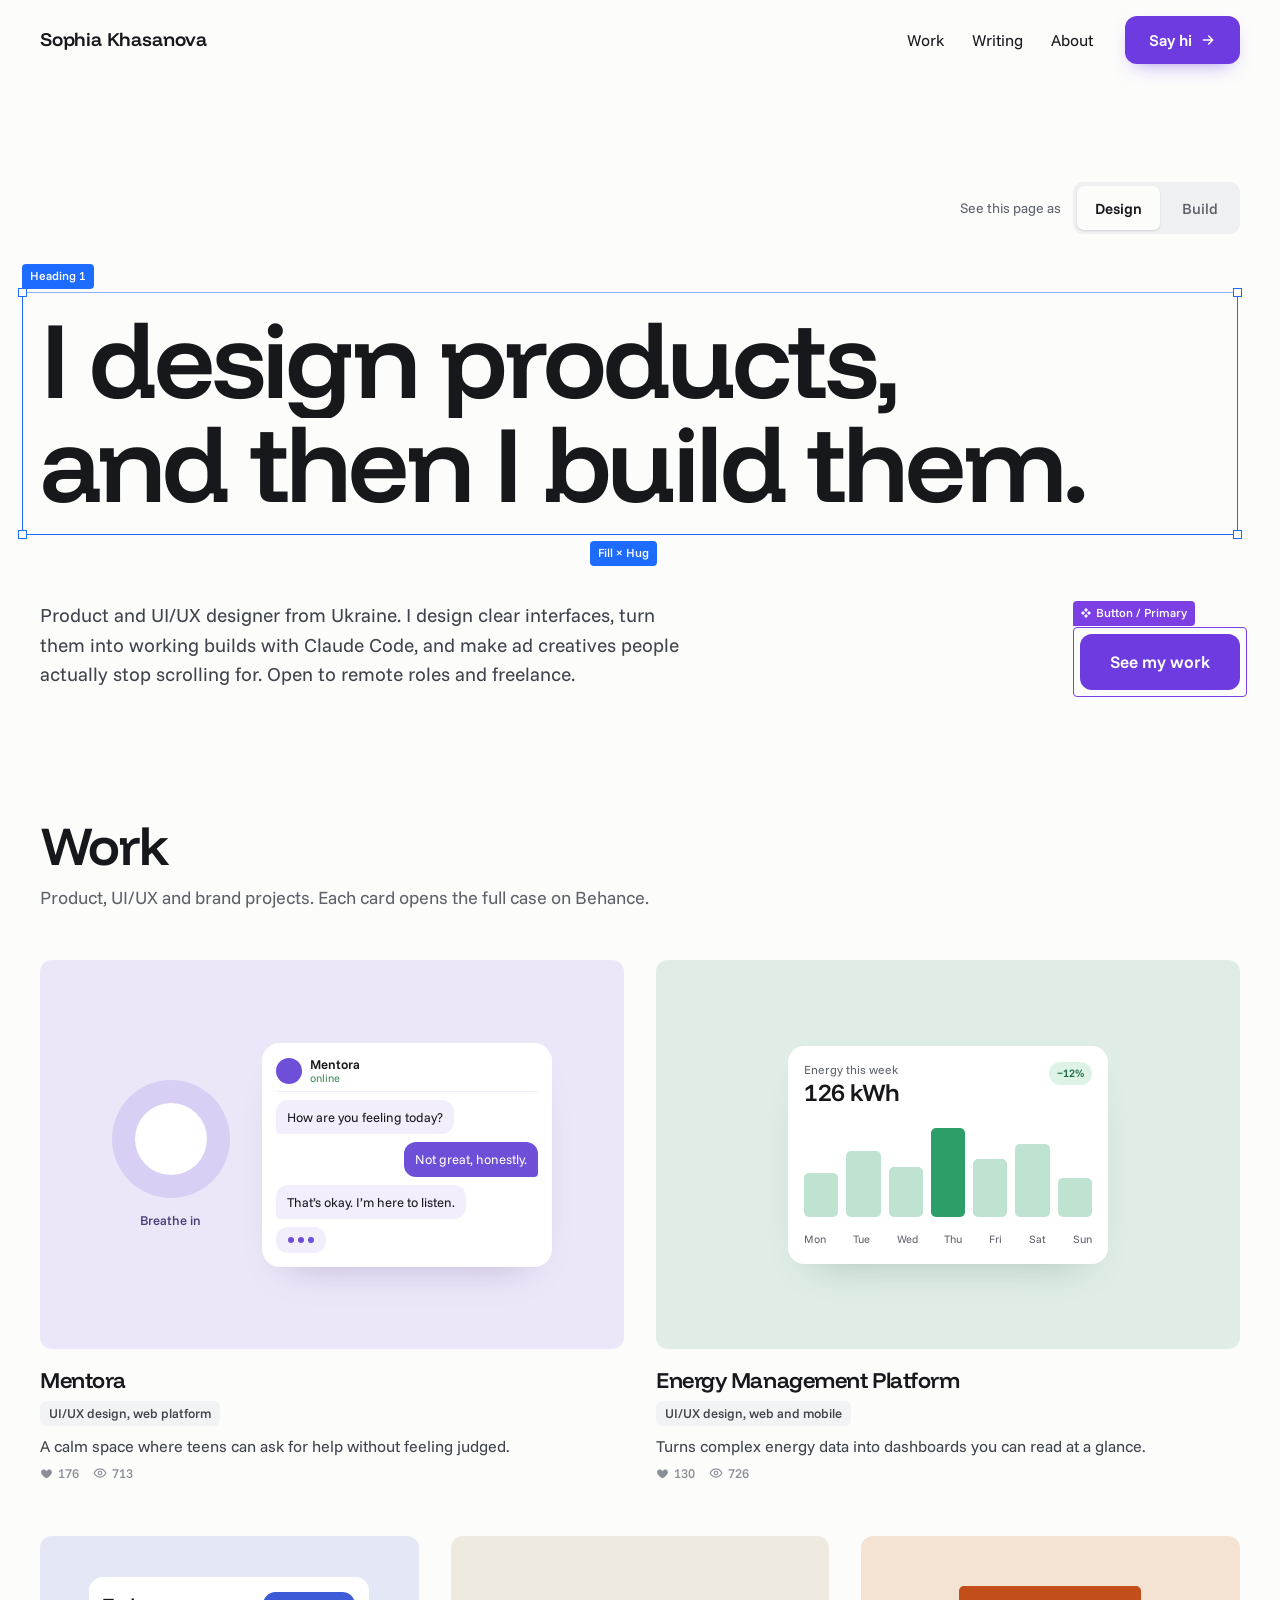
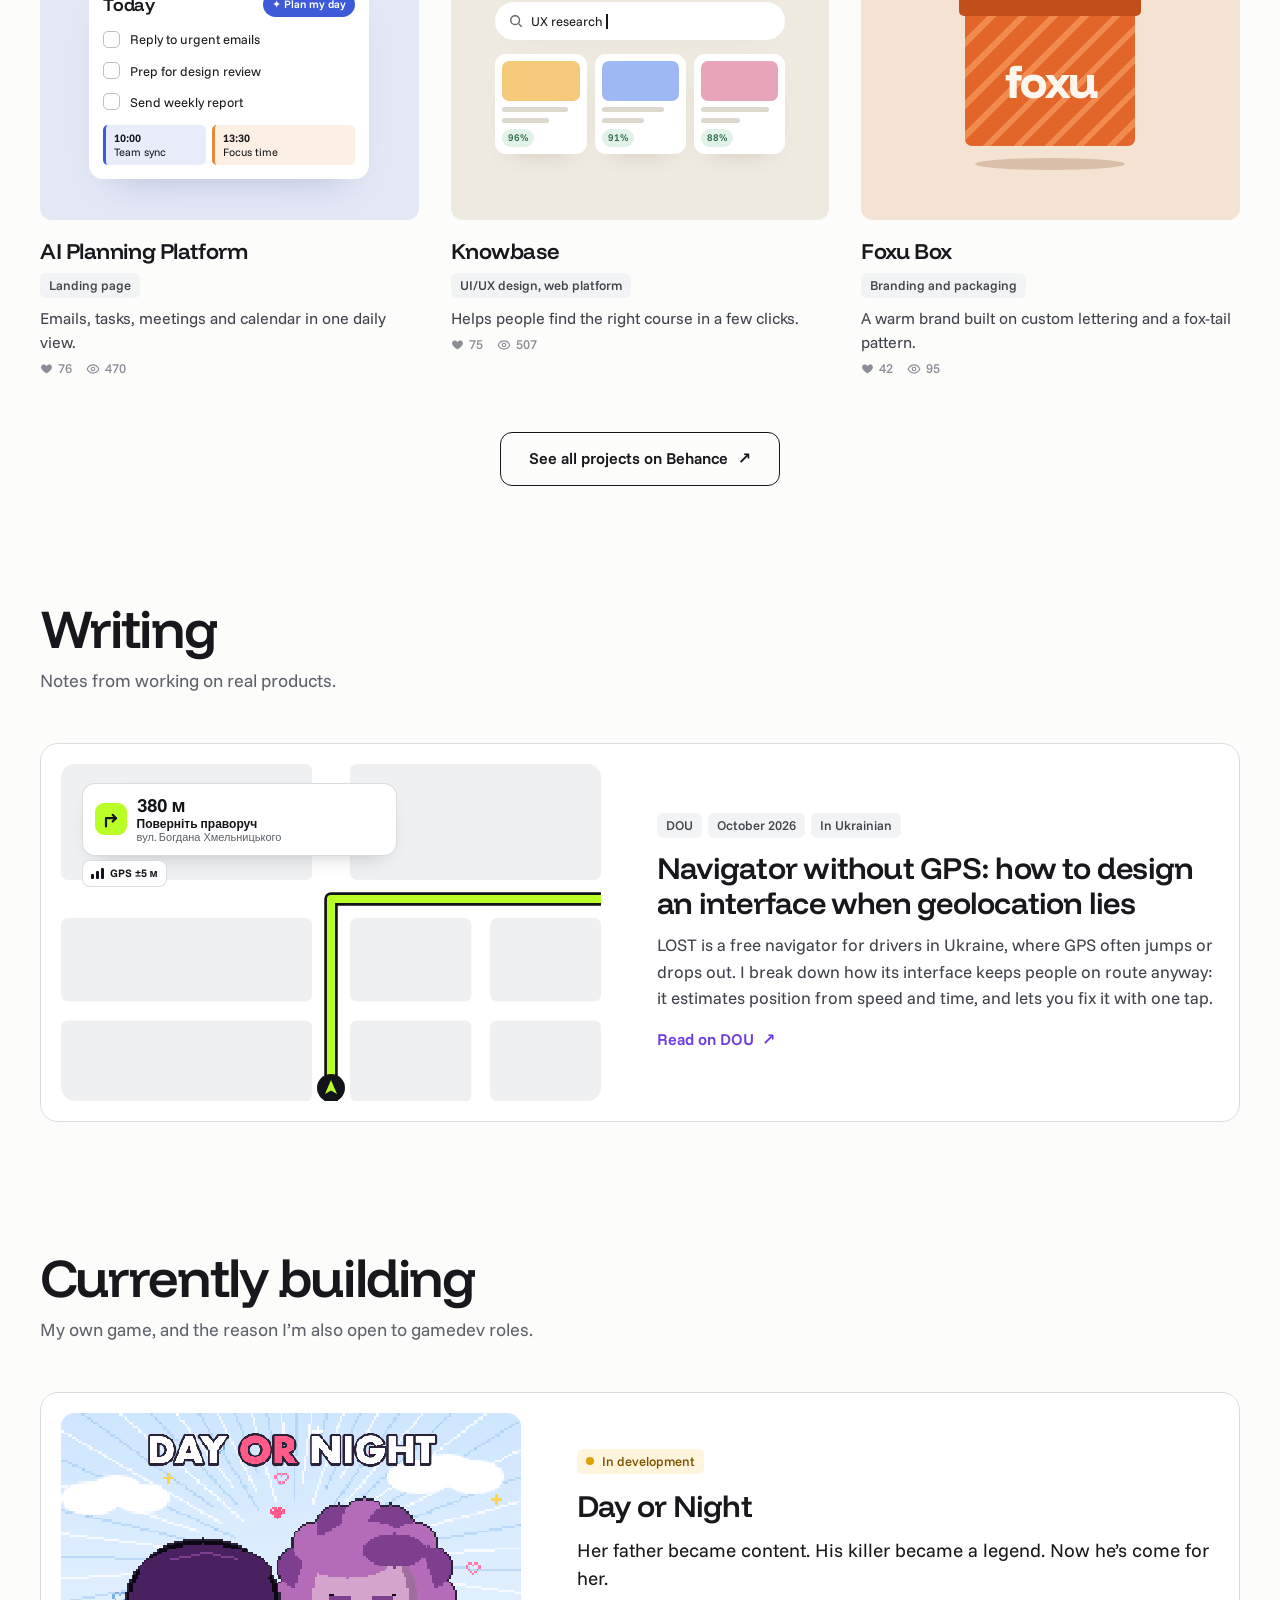
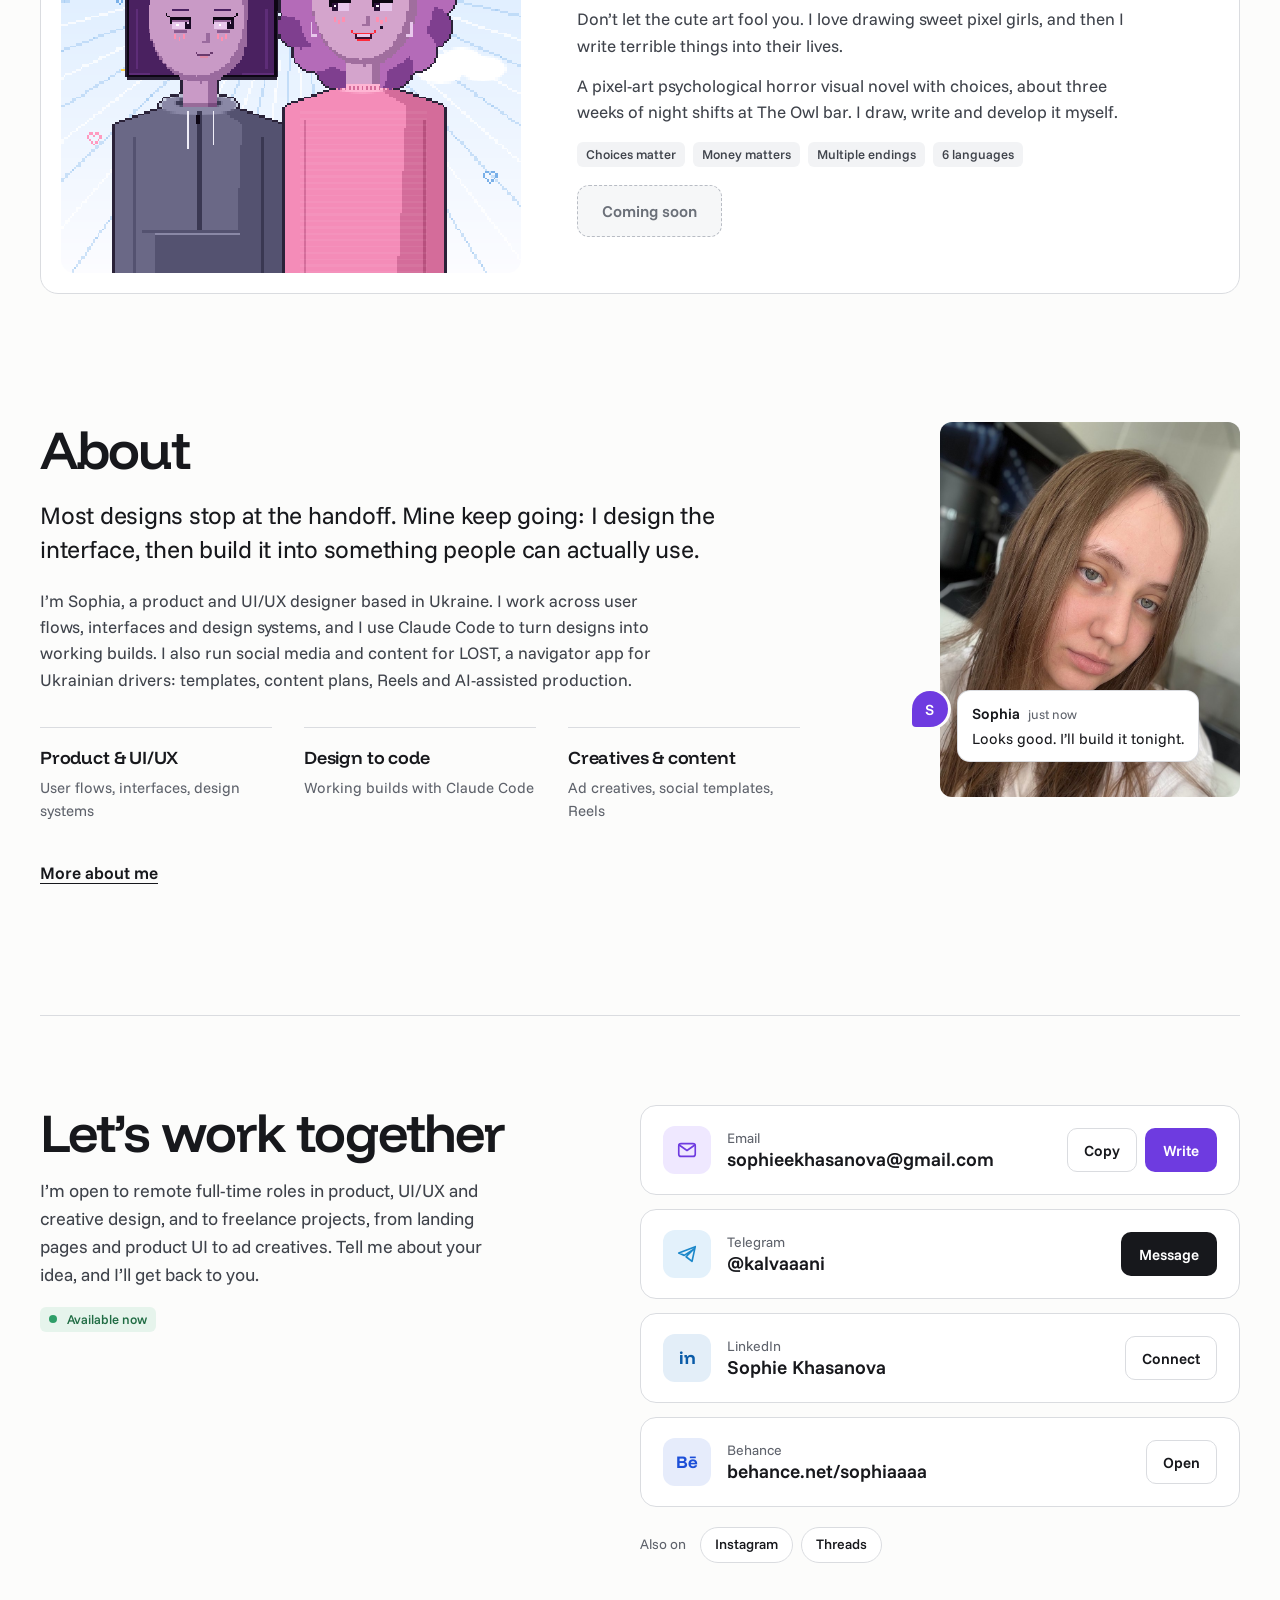
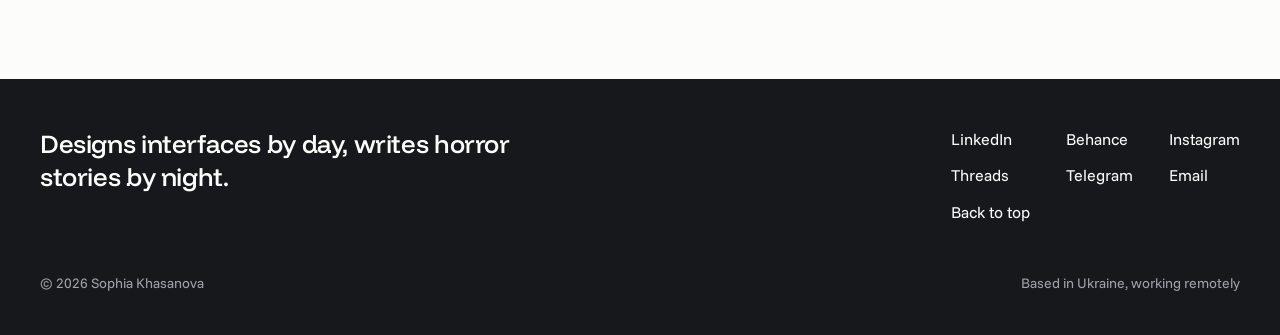
==== index.html @ 86a5037a "Portfolio site: landing and About page Co-Authored-By: Claude Opus 5.5 <noreply@anthropic.com> Claud" ====
<!doctype html>
<html lang="en">
<head>
<meta charset="utf-8">
<meta name="viewport" content="width=device-width, initial-scale=1">
<title>Sophia Khasanova, product and UI/UX designer</title>
<meta name="description" content="Sophia Khasanova, product and UI/UX designer from Ukraine. Interfaces, design to code with Claude Code, and ad creatives. Open to remote roles and freelance.">
<link rel="canonical" href="https://sophiekhasanova.github.io/">
<meta property="og:type" content="website">
<meta property="og:title" content="Sophia Khasanova, product and UI/UX designer">
<meta property="og:description" content="Sophia Khasanova, product and UI/UX designer from Ukraine. Interfaces, design to code with Claude Code, and ad creatives. Open to remote roles and freelance.">
<meta property="og:url" content="https://sophiekhasanova.github.io/">
<meta property="og:image" content="https://sophiekhasanova.github.io/assets/og.png">
<meta name="twitter:card" content="summary_large_image">
<meta name="theme-color" content="#FCFCFB">
<link rel="icon" href="assets/favicon.svg" type="image/svg+xml">

<link rel="preconnect" href="https://fonts.googleapis.com">
<link href="https://fonts.googleapis.com/css2?family=Funnel+Display:wght@400;500;600;700;800&amp;family=Funnel+Sans:wght@400;500;600&amp;display=swap" rel="stylesheet">
<style>
body{margin:0;background:#FCFCFB}
*{box-sizing:border-box}
a{color:#17181C}a:hover{color:#6E3BE0}
a:focus-visible,button:focus-visible,[tabindex]:focus-visible{outline:2px solid #1E6BFF;outline-offset:4px}
::selection{background:#E7DDFF}

/* hero load */
.mask{display:block;overflow:hidden;padding-bottom:.08em;margin-bottom:-.08em}
.line{display:block;transform:translateY(105%);animation:lineUp 1s cubic-bezier(.2,.8,.2,1) forwards}
.l2{animation-delay:.12s}
@keyframes lineUp{to{transform:none}}
.fade{opacity:0;animation:fadeUp .8s cubic-bezier(.2,.8,.2,1) forwards}
.f1{animation-delay:.45s}.f2{animation-delay:.6s}.f3{animation-delay:.75s}
@keyframes fadeUp{from{opacity:0;transform:translateY(14px)}to{opacity:1;transform:none}}
.draw{animation:draw .9s cubic-bezier(.65,0,.35,1) .7s both}
@keyframes draw{from{clip-path:inset(0 100% 100% 0)}to{clip-path:inset(0 0 0 0)}}
.pop{animation:pop .45s cubic-bezier(.2,1.4,.4,1) both}
.p1{animation-delay:1.4s}.p2{animation-delay:1.55s}.p3{animation-delay:1.1s}
@keyframes pop{from{opacity:0;transform:scale(.6)}to{opacity:1;transform:none}}

/* design / build */
.ov{opacity:0;transition:opacity .45s ease;pointer-events:none}
.is-design .ov{opacity:1}
.cta{transition:background .3s,transform .3s cubic-bezier(.2,.8,.2,1)}
.cta:hover{background:#5A2BC4 !important;color:#fff !important;transform:translateY(-2px) !important}
.seg{transition:background .25s,color .25s}

/* scroll reveal */
html{scroll-behavior:smooth}
@supports (animation-timeline: view()){
.rv,.rv2{animation:rv linear both;animation-timeline:view();animation-range:entry 0% cover 28%}
@keyframes rv{from{opacity:0;transform:translateY(56px) scale(.985);filter:blur(6px)}to{opacity:1;transform:none;filter:none}}
.wgrid > .case:nth-child(2),.rv2:nth-child(2){animation-range:entry 8% cover 32%}
.wgrid > .case:nth-child(4),.rv2:nth-child(3){animation-range:entry 8% cover 32%}
.wgrid > .case:nth-child(5),.rv2:nth-child(4){animation-range:entry 16% cover 36%}
.par{animation:par linear both;animation-timeline:view();animation-range:cover}
@keyframes par{from{transform:translateY(-8%)}to{transform:translateY(0)}}
.pin{animation:pin linear both;animation-timeline:view();animation-range:entry 40% cover 45%}
@keyframes pin{from{opacity:0;transform:translateY(16px) scale(.7) rotate(-4deg)}to{opacity:1;transform:none}}
}
@supports (animation-timeline: scroll()){
.hdr{animation:hdr linear both;animation-timeline:scroll();animation-range:0 140px}
@keyframes hdr{to{box-shadow:0 1px 0 #DADCE0}}
}
.case .mk{will-change:transform}
.case:hover .mk{transform:translateY(-4px) scale(1.012)}
.case > div:first-child{transition:filter .5s}
.case:hover > div:first-child{filter:drop-shadow(0 22px 30px #17181C1f)}
.crow{transition:border-color .25s,box-shadow .25s,transform .35s cubic-bezier(.2,.8,.2,1)}
.crow:hover{transform:translateY(-2px)}
.soc{transition:background .2s,color .2s,transform .25s cubic-bezier(.2,.8,.2,1)}
.soc:hover{transform:translateY(-2px) !important}

/* cases */
.case{display:block;text-decoration:none;color:#17181C}
.case:hover{color:#17181C}
.case .mk{transition:transform .7s cubic-bezier(.2,.8,.2,1)}
.case .wsel{opacity:0;transition:opacity .25s}
.case:hover .wsel,.case:focus-visible .wsel{opacity:1}
.case .go{transition:transform .35s cubic-bezier(.2,.8,.2,1)}
.case:hover .go{transform:translateX(4px)}
.mk *{animation-play-state:paused}
.case:hover .mk *,.case:focus-visible .mk *{animation-play-state:running}
@media (hover:none){.mk *{animation-play-state:running}}

@keyframes breathe{0%,100%{transform:scale(1)}50%{transform:scale(1.22)}}
@keyframes dot{0%,60%,100%{transform:none;opacity:.45}30%{transform:translateY(-5px);opacity:1}}
@keyframes bar{0%,100%{transform:scaleY(1)}50%{transform:scaleY(.5)}}
@keyframes check{0%,12%{background:#fff;border-color:#B9BED0}22%,82%{background:#3D5BD9;border-color:#3D5BD9}92%,100%{background:#fff;border-color:#B9BED0}}
@keyframes tick{0%,12%{opacity:0}22%,82%{opacity:1}92%,100%{opacity:0}}
@keyframes strike{0%,12%{background-size:0 2px}22%,82%{background-size:100% 2px}92%,100%{background-size:0 2px}}
@keyframes caret{0%,49%{opacity:1}50%,100%{opacity:0}}
@keyframes float{0%,100%{transform:none}50%{transform:translateY(-10px)}}
@keyframes lid{0%,100%{transform:none}35%,70%{transform:translateY(-16px) rotate(-14deg)}}
@keyframes hop{0%,100%{transform:none}35%,70%{transform:translateY(-6px)}}
@keyframes reel{from{transform:translateY(0)}to{transform:translateY(-400%)}}
@keyframes glow{0%,100%{box-shadow:0 0 0 0 #FFD23F00}50%{box-shadow:0 0 0 8px #FFD23F33}}

.email .esel{opacity:0;transition:opacity .2s}
.email:hover .esel,.email:focus-visible .esel{opacity:1}
.wgrid{display:grid;grid-template-columns:repeat(6,minmax(0,1fr));gap:56px 32px}
.w3{grid-column:span 3}.w2{grid-column:span 2}
@media (max-width:1000px){.w2{grid-column:span 3}.w2:last-child{grid-column:span 6}}
@media (max-width:640px){.w3,.w2,.w2:last-child{grid-column:span 6}}
.allbtn{transition:background .3s,color .3s}
.allbtn:hover{background:#17181C !important;color:#fff !important}
.article{transition:border-color .3s}
.article:hover{border-color:#B8BCC4}
@keyframes lostDrive{0%{left:50%;top:96%;transform:translate(-50%,-50%) rotate(0deg)}50%{left:50%;top:40%;transform:translate(-50%,-50%) rotate(0deg)}58%{left:50%;top:40%;transform:translate(-50%,-50%) rotate(90deg)}100%{left:96%;top:40%;transform:translate(-50%,-50%) rotate(90deg)}}
@keyframes gpsA{0%,35%{opacity:1}42%,88%{opacity:0}95%,100%{opacity:1}}
@keyframes gpsB{0%,35%{opacity:0}42%,88%{opacity:1}95%,100%{opacity:0}}
@keyframes drive{0%{offset-distance:0%}85%,100%{offset-distance:100%}}
.crow:hover{border-color:#B8BCC4;box-shadow:0 12px 28px -18px #17181C40}
.cbtn{transition:background .2s,border-color .2s}
.cbtn:hover{background:#F2F3F5 !important;border-color:#B8BCC4 !important;color:#17181C !important}
.cbtn-main{transition:background .2s,transform .2s}
.cbtn-main:hover{color:#fff !important;transform:translateY(-1px) !important}
@keyframes rain{to{transform:translateY(200px)}}
@keyframes neon{0%,100%{opacity:1}88%{opacity:.35}90%{opacity:1}94%{opacity:.5}96%{opacity:1}}
.hsoc{display:flex}
.soc:hover{background:#EEF0F2 !important;color:#6E3BE0 !important}
@media (max-width:760px){.hsoc{display:none}}
.mk .hide-sm{display:flex}
@media (max-width:640px){.mk .hide-sm{display:none}}


/* mobile */
@media (max-width:640px){
.hdr{padding:12px 20px !important;gap:10px 16px !important}
.hdr nav{order:3;width:100%;gap:22px !important;font-size:15px !important}
.hcta{height:42px !important;padding:0 18px !important;font-size:15px !important}
main > section, body section, footer > div{padding-left:20px !important;padding-right:20px !important}
.vhint{display:none}
.crow > span[aria-hidden]{display:none !important}
.crow{padding:18px !important}
.gimg{min-height:0 !important;height:auto !important;aspect-ratio:4/3}
.st{display:grid !important;grid-template-columns:40px 1fr;column-gap:16px;row-gap:4px}
.st .stn{grid-row:span 2;margin:0 !important}
.fact{transform:none !important}
.ctab a{flex:1 1 100%;justify-content:center}
footer nav{grid-template-columns:repeat(2,auto) !important}
.sk{padding:22px !important}
}
@media (prefers-reduced-motion: reduce){
.line,.fade,.draw,.pop{animation:none;transform:none;opacity:1;clip-path:none}
.rv,.rv2,.par,.pin,.hdr{animation:none}
html{scroll-behavior:auto}
.case:hover .mk,.crow:hover,.soc:hover{transform:none !important}
.mk *{animation:none !important}
.ov,.cta,.seg,.case .mk,.case .wsel,.case .go{transition:none}
}

.hcta{transition:background .3s,transform .3s cubic-bezier(.2,.8,.2,1),box-shadow .3s}
.hcta:hover{background:#5A2BC4 !important;color:#fff !important;transform:translateY(-1px) !important;box-shadow:0 12px 24px -10px #6E3BE0CC !important}
.hdot{width:8px;height:8px;border-radius:50%;background:#3DDC84;box-shadow:0 0 0 0 #3DDC8466;animation:hping 2.2s ease-out infinite}
@keyframes hping{0%{box-shadow:0 0 0 0 #3DDC8488}70%,100%{box-shadow:0 0 0 7px #3DDC8400}}
.harr{transition:transform .35s cubic-bezier(.2,.8,.2,1)}
.hcta:hover .harr{transform:translateX(3px)}
.schip{transition:border-color .2s,color .2s,transform .25s cubic-bezier(.2,.8,.2,1)}
.schip:hover{border-color:#6E3BE0 !important;color:#6E3BE0 !important;transform:translateY(-2px) !important}
section[id]{scroll-margin-top:104px}
@media (max-width:640px){section[id]{scroll-margin-top:124px}}
@media (prefers-reduced-motion: reduce){.hdot{animation:none}.hcta:hover,.schip:hover{transform:none !important}}

.bst{display:flex;gap:14px;color:#8A8E96;font-size:13px;font-weight:500;line-height:1}
.bst span{display:inline-flex;align-items:center;gap:5px}
</style>

</head>
<body>

<div style="background:#FCFCFB;color:#17181C;font-family:'Funnel Sans',system-ui,sans-serif;font-size:17px;line-height:1.55;overflow-x:clip">

<header id="top" class="hdr" style="position:sticky;top:0;z-index:30;padding:16px max(40px,calc((100% - 1240px) / 2));display:flex;align-items:center;gap:16px 32px;flex-wrap:wrap;background:#FCFCFBE0;backdrop-filter:blur(14px);-webkit-backdrop-filter:blur(14px)">
<span style="font-family:'Funnel Display',sans-serif;font-weight:600;font-size:19px;letter-spacing:-0.01em;margin-right:auto">Sophia Khasanova</span>
<nav style="display:flex;gap:28px;font-size:16px">
<a href="#work" style="text-decoration:none">Work</a>
<a href="#writing" style="text-decoration:none">Writing</a>
<a href="#about" style="text-decoration:none">About</a>
</nav>
<a href="#contact" class="hcta" style="display:inline-flex;align-items:center;gap:8px;height:48px;padding:0 24px;border-radius:12px;background:#6E3BE0;color:#fff;text-decoration:none;font-weight:600;font-size:16px;box-shadow:0 8px 20px -10px #6E3BE0AA">Say hi<svg class="harr" width="16" height="16" viewBox="0 0 24 24" fill="none" stroke="currentColor" stroke-width="2.2" stroke-linecap="round" stroke-linejoin="round" aria-hidden="true"><path d="M5 12h14M13 6l6 6-6 6"></path></svg></a>
</header>

<section class="is-design" data-mode style="max-width:1320px;margin:0 auto;padding:clamp(48px,8vw,112px) 40px clamp(72px,10vw,140px)">
<div class="fade f3" style="display:flex;align-items:center;justify-content:flex-end;margin-bottom:clamp(40px,6vw,72px)">
<span class="vhint" style="color:#5E626B;font-size:14px;margin-right:12px">See this page as</span><div role="group" aria-label="Show the page as" style="display:inline-flex;padding:4px;border-radius:10px;background:#EEF0F2;gap:4px">
<button type="button" class="seg" data-set="design" aria-pressed="true">Design</button>
<button type="button" class="seg" data-set="build" aria-pressed="false">Build</button>
</div>
</div>

<div style="position:relative;max-width:1180px">
<div class="ov" aria-hidden="true" style="position:absolute;inset:-14px -18px">
<div class="draw" style="position:absolute;inset:0;border:1.5px solid #1E6BFF"></div>
<span class="pop p3" style="position:absolute;left:0;top:-28px;background:#1E6BFF;color:#fff;font-size:12px;font-weight:500;padding:3px 8px;border-radius:4px 4px 4px 0;transform-origin:left bottom">Heading 1</span>
<span class="pop p1" style="position:absolute;left:-4px;top:-4px;width:9px;height:9px;background:#fff;border:1.5px solid #1E6BFF"></span>
<span class="pop p1" style="position:absolute;right:-4px;top:-4px;width:9px;height:9px;background:#fff;border:1.5px solid #1E6BFF"></span>
<span class="pop p1" style="position:absolute;left:-4px;bottom:-4px;width:9px;height:9px;background:#fff;border:1.5px solid #1E6BFF"></span>
<span class="pop p1" style="position:absolute;right:-4px;bottom:-4px;width:9px;height:9px;background:#fff;border:1.5px solid #1E6BFF"></span>
<span class="pop p2" style="position:absolute;left:calc(50% - 40px);bottom:-30px;background:#1E6BFF;color:#fff;font-size:12px;font-weight:500;padding:3px 8px;border-radius:4px;white-space:nowrap">Fill × Hug</span>
</div>
<h1 style="margin:0;font-family:'Funnel Display',sans-serif;font-weight:600;font-size:clamp(44px,8.4vw,124px);line-height:0.96;letter-spacing:-0.035em">
<span class="mask"><span class="line">I design products,</span></span>
<span class="mask"><span class="line l2">and then I build them.</span></span>
</h1>
</div>

<div style="display:flex;flex-wrap:wrap;gap:40px 64px;align-items:flex-end;justify-content:space-between;margin-top:clamp(56px,7vw,88px)">
<p class="fade f1" style="margin:0;max-width:34em;font-size:clamp(18px,1.5vw,21px);color:#3F434B">Product and UI/UX designer from Ukraine. I design clear interfaces, turn them into working builds with Claude Code, and make ad creatives people actually stop scrolling for. Open to remote roles and freelance.</p>
<div class="fade f2" style="position:relative">
<div class="ov" aria-hidden="true" style="position:absolute;inset:-7px;border:1.5px solid #7B3FE4;border-radius:4px">
<span class="pop p2" style="position:absolute;left:-1.5px;top:-27px;background:#7B3FE4;color:#fff;font-size:12px;font-weight:500;padding:3px 8px;border-radius:4px 4px 4px 0;display:flex;gap:5px;align-items:center;white-space:nowrap;transform-origin:left bottom"><svg width="10" height="10" viewBox="0 0 10 10" fill="#fff" aria-hidden="true"><path d="M5 0l2 2-2 2-2-2zM8 3l2 2-2 2-2-2zM2 3l2 2-2 2-2-2zM5 6l2 2-2 2-2-2z"></path></svg>Button / Primary</span>
</div>
<a href="#work" class="cta" style="display:inline-flex;align-items:center;height:56px;padding:0 30px;border-radius:12px;background:#6E3BE0;color:#fff;text-decoration:none;font-weight:600;font-size:17px">See my work</a>
</div>
</div>
</section>

<section id="work" style="max-width:1320px;margin:0 auto;padding:0 40px clamp(72px,9vw,120px)">
<div class="rv" style="margin-bottom:48px">
<h2 style="margin:0;font-family:'Funnel Display',sans-serif;font-weight:600;font-size:clamp(36px,4.2vw,60px);letter-spacing:-0.035em;line-height:1">Work</h2>
<p style="margin:12px 0 0;color:#5E626B;font-size:18px;max-width:34em">Product, UI/UX and brand projects. Each card opens the full case on Behance.</p>
</div>
<div class="wgrid">

<!-- 1 Mentora -->
<a class="case rv w3" href="https://www.behance.net/gallery/240917975/Mental-Health-Support-Platform-UIUX-Design" target="_blank" rel="noopener">
<div style="position:relative">
<div style="border-radius:12px;overflow:hidden">
<div class="mk" role="img" aria-label="Illustration of Mentora: a breathing exercise and a supportive chat" style="aspect-ratio:3/2;background:#ECE7F8;display:flex;align-items:center;justify-content:center;gap:32px;padding:20px">
<div class="hide-sm" style="flex-direction:column;align-items:center;gap:12px">
<div style="width:118px;height:118px;border-radius:50%;background:#D9CFF5;display:flex;align-items:center;justify-content:center;animation:breathe 5s ease-in-out infinite">
<div style="width:72px;height:72px;border-radius:50%;background:#FFFFFF"></div>
</div>
<span style="font-size:13px;color:#4B3E78;font-weight:500">Breathe in</span>
</div>
<div style="width:min(100%,290px);background:#FFFFFF;border-radius:18px;padding:14px;display:flex;flex-direction:column;gap:8px;box-shadow:0 20px 40px -26px #3B2A7A55;font-size:13px">
<div style="display:flex;align-items:center;gap:8px;padding-bottom:6px;border-bottom:1px solid #EFEBF8">
<span style="width:26px;height:26px;border-radius:50%;background:#6E4FD8"></span>
<span style="display:flex;flex-direction:column;line-height:1.2"><span style="font-weight:600">Mentora</span><span style="font-size:11px;color:#3C8B5A">online</span></span>
</div>
<span style="align-self:flex-start;background:#F2EEFB;border-radius:12px 12px 12px 4px;padding:7px 11px">How are you feeling today?</span>
<span style="align-self:flex-end;background:#6E4FD8;color:#fff;border-radius:12px 12px 4px 12px;padding:7px 11px">Not great, honestly.</span>
<span style="align-self:flex-start;background:#F2EEFB;border-radius:12px 12px 12px 4px;padding:7px 11px">That’s okay. I’m here to listen.</span>
<span style="align-self:flex-start;display:flex;gap:4px;background:#F2EEFB;border-radius:12px;padding:10px 12px">
<span style="width:6px;height:6px;border-radius:50%;background:#6E4FD8;animation:dot 1.2s infinite"></span>
<span style="width:6px;height:6px;border-radius:50%;background:#6E4FD8;animation:dot 1.2s .15s infinite"></span>
<span style="width:6px;height:6px;border-radius:50%;background:#6E4FD8;animation:dot 1.2s .3s infinite"></span>
</span>
</div>
</div>
</div>
<div class="wsel" aria-hidden="true" style="position:absolute;inset:-6px;border:1.5px solid #1E6BFF;border-radius:16px;pointer-events:none"><span style="position:absolute;left:-1.5px;top:-27px;background:#1E6BFF;color:#fff;font-size:12px;font-weight:500;padding:3px 8px;border-radius:4px 4px 4px 0">Mentora</span></div>
</div>
<div style="margin-top:18px;display:flex;flex-direction:column;gap:8px">
<h3 style="margin:0;font-family:'Funnel Display',sans-serif;font-weight:600;font-size:22px;letter-spacing:-0.02em;line-height:1.2">Mentora</h3>
<span style="align-self:flex-start;display:inline-flex;align-items:center;background:#F2F3F5;color:#3F434B;font-size:13px;font-weight:500;line-height:1;padding:6px 9px;border-radius:6px">UI/UX design, web platform</span>
<p style="margin:0;color:#3F434B;font-size:16px;line-height:1.5">A calm space where teens can ask for help without feeling judged.</p>
<span class="bst" aria-label="176 appreciations and 713 views on Behance"><span><svg width="13" height="13" viewBox="0 0 24 24" fill="currentColor" aria-hidden="true"><path d="M12 21s-7.5-4.6-9.5-9.2C1 8.3 3.3 4.5 7 4.5c2.1 0 3.6 1.1 5 2.8 1.4-1.7 2.9-2.8 5-2.8 3.7 0 6 3.8 4.5 7.3C19.5 16.4 12 21 12 21z"/></svg>176</span><span><svg width="14" height="14" viewBox="0 0 24 24" fill="none" stroke="currentColor" stroke-width="2" aria-hidden="true"><path d="M2 12s3.6-7 10-7 10 7 10 7-3.6 7-10 7S2 12 2 12z"/><circle cx="12" cy="12" r="3"/></svg>713</span></span>
</div>
</a>

<!-- 2 Energy -->
<a class="case rv w3" href="https://www.behance.net/gallery/240399627/Energy-Management-Platform-UIUX-Design" target="_blank" rel="noopener">
<div style="position:relative">
<div style="border-radius:12px;overflow:hidden">
<div class="mk" role="img" aria-label="Illustration of an energy dashboard with a weekly bar chart" style="aspect-ratio:3/2;background:#DFEDE6;display:flex;align-items:center;justify-content:center;padding:20px">
<div style="width:min(100%,320px);background:#FFFFFF;border-radius:16px;padding:16px;box-shadow:0 20px 40px -26px #1F4D3A55;display:flex;flex-direction:column;gap:14px">
<div style="display:flex;justify-content:space-between;align-items:flex-start;gap:12px">
<span style="display:flex;flex-direction:column;line-height:1.25"><span style="font-size:12px;color:#5E626B">Energy this week</span><span style="font-family:'Funnel Display',sans-serif;font-weight:600;font-size:24px;letter-spacing:-0.02em">126 kWh</span></span>
<span style="background:#DDF3E6;color:#1F6B43;font-size:11px;font-weight:600;padding:3px 8px;border-radius:999px">−12%</span>
</div>
<div style="display:flex;align-items:flex-end;gap:8px;height:96px">
<span style="flex:1;height:45%;background:#BFE3D1;border-radius:5px;transform-origin:bottom;animation:bar 1.6s ease-in-out infinite"></span>
<span style="flex:1;height:68%;background:#BFE3D1;border-radius:5px;transform-origin:bottom;animation:bar 1.6s .1s ease-in-out infinite"></span>
<span style="flex:1;height:52%;background:#BFE3D1;border-radius:5px;transform-origin:bottom;animation:bar 1.6s .2s ease-in-out infinite"></span>
<span style="flex:1;height:92%;background:#2E9E68;border-radius:5px;transform-origin:bottom;animation:bar 1.6s .3s ease-in-out infinite"></span>
<span style="flex:1;height:60%;background:#BFE3D1;border-radius:5px;transform-origin:bottom;animation:bar 1.6s .4s ease-in-out infinite"></span>
<span style="flex:1;height:76%;background:#BFE3D1;border-radius:5px;transform-origin:bottom;animation:bar 1.6s .5s ease-in-out infinite"></span>
<span style="flex:1;height:40%;background:#BFE3D1;border-radius:5px;transform-origin:bottom;animation:bar 1.6s .6s ease-in-out infinite"></span>
</div>
<div style="display:flex;justify-content:space-between;font-size:11px;color:#5E626B"><span>Mon</span><span>Tue</span><span>Wed</span><span>Thu</span><span>Fri</span><span>Sat</span><span>Sun</span></div>
</div>
</div>
</div>
<div class="wsel" aria-hidden="true" style="position:absolute;inset:-6px;border:1.5px solid #1E6BFF;border-radius:16px;pointer-events:none"><span style="position:absolute;left:-1.5px;top:-27px;background:#1E6BFF;color:#fff;font-size:12px;font-weight:500;padding:3px 8px;border-radius:4px 4px 4px 0;white-space:nowrap">Energy Management Platform</span></div>
</div>
<div style="margin-top:18px;display:flex;flex-direction:column;gap:8px">
<h3 style="margin:0;font-family:'Funnel Display',sans-serif;font-weight:600;font-size:22px;letter-spacing:-0.02em;line-height:1.2">Energy Management Platform</h3>
<span style="align-self:flex-start;display:inline-flex;align-items:center;background:#F2F3F5;color:#3F434B;font-size:13px;font-weight:500;line-height:1;padding:6px 9px;border-radius:6px">UI/UX design, web and mobile</span>
<p style="margin:0;color:#3F434B;font-size:16px;line-height:1.5">Turns complex energy data into dashboards you can read at a glance.</p>
<span class="bst" aria-label="130 appreciations and 726 views on Behance"><span><svg width="13" height="13" viewBox="0 0 24 24" fill="currentColor" aria-hidden="true"><path d="M12 21s-7.5-4.6-9.5-9.2C1 8.3 3.3 4.5 7 4.5c2.1 0 3.6 1.1 5 2.8 1.4-1.7 2.9-2.8 5-2.8 3.7 0 6 3.8 4.5 7.3C19.5 16.4 12 21 12 21z"/></svg>130</span><span><svg width="14" height="14" viewBox="0 0 24 24" fill="none" stroke="currentColor" stroke-width="2" aria-hidden="true"><path d="M2 12s3.6-7 10-7 10 7 10 7-3.6 7-10 7S2 12 2 12z"/><circle cx="12" cy="12" r="3"/></svg>726</span></span>
</div>
</a>

<!-- 3 AI Planning -->
<a class="case rv w2" href="https://www.behance.net/gallery/251711551/AI-Planning-Platform-Landing-Page" target="_blank" rel="noopener">
<div style="position:relative">
<div style="border-radius:12px;overflow:hidden">
<div class="mk" role="img" aria-label="Illustration of an AI planner checking off the day's tasks" style="aspect-ratio:4/3;background:#E4E8F6;display:flex;align-items:center;justify-content:center;padding:18px">
<div style="width:min(100%,280px);background:#FFFFFF;border-radius:14px;padding:14px;box-shadow:0 20px 40px -26px #26357A55;display:flex;flex-direction:column;gap:11px;font-size:13px">
<div style="display:flex;justify-content:space-between;align-items:center">
<span style="font-family:'Funnel Display',sans-serif;font-weight:600;font-size:18px;letter-spacing:-0.02em">Today</span>
<span style="background:#3D5BD9;color:#fff;font-size:11px;font-weight:600;padding:4px 9px;border-radius:999px">✦ Plan my day</span>
</div>
<span style="display:flex;align-items:center;gap:10px"><span style="position:relative;flex:none;width:17px;height:17px;border-radius:5px;border:1.5px solid #B9BED0;animation:check 4s infinite"><svg width="17" height="17" viewBox="0 0 20 20" style="position:absolute;left:-1.5px;top:-1.5px;animation:tick 4s infinite" fill="none" stroke="#fff" stroke-width="2.4" stroke-linecap="round" stroke-linejoin="round"><path d="M5.5 10.5l3 3 6-7"></path></svg></span><span style="background:linear-gradient(#17181C,#17181C) 0 55%/0 1.5px no-repeat;animation:strike 4s infinite">Reply to urgent emails</span></span>
<span style="display:flex;align-items:center;gap:10px"><span style="position:relative;flex:none;width:17px;height:17px;border-radius:5px;border:1.5px solid #B9BED0;animation:check 4s .5s infinite"><svg width="17" height="17" viewBox="0 0 20 20" style="position:absolute;left:-1.5px;top:-1.5px;animation:tick 4s .5s infinite" fill="none" stroke="#fff" stroke-width="2.4" stroke-linecap="round" stroke-linejoin="round"><path d="M5.5 10.5l3 3 6-7"></path></svg></span><span style="background:linear-gradient(#17181C,#17181C) 0 55%/0 1.5px no-repeat;animation:strike 4s .5s infinite">Prep for design review</span></span>
<span style="display:flex;align-items:center;gap:10px"><span style="position:relative;flex:none;width:17px;height:17px;border-radius:5px;border:1.5px solid #B9BED0;animation:check 4s 1s infinite"><svg width="17" height="17" viewBox="0 0 20 20" style="position:absolute;left:-1.5px;top:-1.5px;animation:tick 4s 1s infinite" fill="none" stroke="#fff" stroke-width="2.4" stroke-linecap="round" stroke-linejoin="round"><path d="M5.5 10.5l3 3 6-7"></path></svg></span><span style="background:linear-gradient(#17181C,#17181C) 0 55%/0 1.5px no-repeat;animation:strike 4s 1s infinite">Send weekly report</span></span>
<div style="display:flex;gap:6px;margin-top:2px">
<span style="flex:2;background:#E8ECFB;border-left:3px solid #3D5BD9;border-radius:5px;padding:6px 8px;font-size:11px;line-height:1.3"><b style="display:block">10:00</b>Team sync</span>
<span style="flex:3;background:#FCEFE3;border-left:3px solid #E08A3A;border-radius:5px;padding:6px 8px;font-size:11px;line-height:1.3"><b style="display:block">13:30</b>Focus time</span>
</div>
</div>
</div>
</div>
<div class="wsel" aria-hidden="true" style="position:absolute;inset:-6px;border:1.5px solid #1E6BFF;border-radius:16px;pointer-events:none"><span style="position:absolute;left:-1.5px;top:-27px;background:#1E6BFF;color:#fff;font-size:12px;font-weight:500;padding:3px 8px;border-radius:4px 4px 4px 0;white-space:nowrap">AI Planning Platform</span></div>
</div>
<div style="margin-top:18px;display:flex;flex-direction:column;gap:8px">
<h3 style="margin:0;font-family:'Funnel Display',sans-serif;font-weight:600;font-size:22px;letter-spacing:-0.02em;line-height:1.2">AI Planning Platform</h3>
<span style="align-self:flex-start;display:inline-flex;align-items:center;background:#F2F3F5;color:#3F434B;font-size:13px;font-weight:500;line-height:1;padding:6px 9px;border-radius:6px">Landing page</span>
<p style="margin:0;color:#3F434B;font-size:16px;line-height:1.5">Emails, tasks, meetings and calendar in one daily view.</p>
<span class="bst" aria-label="76 appreciations and 470 views on Behance"><span><svg width="13" height="13" viewBox="0 0 24 24" fill="currentColor" aria-hidden="true"><path d="M12 21s-7.5-4.6-9.5-9.2C1 8.3 3.3 4.5 7 4.5c2.1 0 3.6 1.1 5 2.8 1.4-1.7 2.9-2.8 5-2.8 3.7 0 6 3.8 4.5 7.3C19.5 16.4 12 21 12 21z"/></svg>76</span><span><svg width="14" height="14" viewBox="0 0 24 24" fill="none" stroke="currentColor" stroke-width="2" aria-hidden="true"><path d="M2 12s3.6-7 10-7 10 7 10 7-3.6 7-10 7S2 12 2 12z"/><circle cx="12" cy="12" r="3"/></svg>470</span></span>
</div>
</a>

<!-- 4 Knowbase -->
<a class="case rv w2" href="https://www.behance.net/gallery/245199261/Online-Learning-Platform-UIUX-Design" target="_blank" rel="noopener">
<div style="position:relative">
<div style="border-radius:12px;overflow:hidden">
<div class="mk" role="img" aria-label="Illustration of Knowbase search with matched course cards" style="aspect-ratio:4/3;background:#EFEAE0;display:flex;flex-direction:column;align-items:center;justify-content:center;gap:14px;padding:18px">
<div style="width:min(100%,290px);background:#FFFFFF;border-radius:999px;padding:9px 14px;display:flex;align-items:center;gap:8px;box-shadow:0 12px 26px -18px #5A4A2A55;font-size:13px">
<svg width="14" height="14" viewBox="0 0 16 16" fill="none" stroke="#5E626B" stroke-width="1.6" aria-hidden="true"><circle cx="7" cy="7" r="5"></circle><path d="M11 11l3.5 3.5"></path></svg>
<span>UX research</span><span style="width:1.5px;height:15px;background:#17181C;margin-left:-5px;animation:caret 1s steps(1) infinite"></span>
</div>
<div style="display:flex;gap:8px;width:min(100%,290px)">
<span style="flex:1;background:#FFFFFF;border-radius:11px;padding:7px;display:flex;flex-direction:column;gap:6px;box-shadow:0 12px 26px -18px #5A4A2A55;animation:float 2.4s ease-in-out infinite"><span style="height:40px;border-radius:7px;background:#F4C97A"></span><span style="height:5px;width:85%;border-radius:3px;background:#DDD8CE"></span><span style="height:5px;width:60%;border-radius:3px;background:#DDD8CE"></span><span style="align-self:flex-start;font-size:10px;font-weight:600;color:#2F6B4A;background:#E1F2E8;padding:1px 6px;border-radius:999px">96%</span></span>
<span style="flex:1;background:#FFFFFF;border-radius:11px;padding:7px;display:flex;flex-direction:column;gap:6px;box-shadow:0 12px 26px -18px #5A4A2A55;animation:float 2.4s .3s ease-in-out infinite"><span style="height:40px;border-radius:7px;background:#9DB8F2"></span><span style="height:5px;width:80%;border-radius:3px;background:#DDD8CE"></span><span style="height:5px;width:55%;border-radius:3px;background:#DDD8CE"></span><span style="align-self:flex-start;font-size:10px;font-weight:600;color:#2F6B4A;background:#E1F2E8;padding:1px 6px;border-radius:999px">91%</span></span>
<span style="flex:1;background:#FFFFFF;border-radius:11px;padding:7px;display:flex;flex-direction:column;gap:6px;box-shadow:0 12px 26px -18px #5A4A2A55;animation:float 2.4s .6s ease-in-out infinite"><span style="height:40px;border-radius:7px;background:#E8A4B8"></span><span style="height:5px;width:88%;border-radius:3px;background:#DDD8CE"></span><span style="height:5px;width:50%;border-radius:3px;background:#DDD8CE"></span><span style="align-self:flex-start;font-size:10px;font-weight:600;color:#2F6B4A;background:#E1F2E8;padding:1px 6px;border-radius:999px">88%</span></span>
</div>
</div>
</div>
<div class="wsel" aria-hidden="true" style="position:absolute;inset:-6px;border:1.5px solid #1E6BFF;border-radius:16px;pointer-events:none"><span style="position:absolute;left:-1.5px;top:-27px;background:#1E6BFF;color:#fff;font-size:12px;font-weight:500;padding:3px 8px;border-radius:4px 4px 4px 0">Knowbase</span></div>
</div>
<div style="margin-top:18px;display:flex;flex-direction:column;gap:8px">
<h3 style="margin:0;font-family:'Funnel Display',sans-serif;font-weight:600;font-size:22px;letter-spacing:-0.02em;line-height:1.2">Knowbase</h3>
<span style="align-self:flex-start;display:inline-flex;align-items:center;background:#F2F3F5;color:#3F434B;font-size:13px;font-weight:500;line-height:1;padding:6px 9px;border-radius:6px">UI/UX design, web platform</span>
<p style="margin:0;color:#3F434B;font-size:16px;line-height:1.5">Helps people find the right course in a few clicks.</p>
<span class="bst" aria-label="75 appreciations and 507 views on Behance"><span><svg width="13" height="13" viewBox="0 0 24 24" fill="currentColor" aria-hidden="true"><path d="M12 21s-7.5-4.6-9.5-9.2C1 8.3 3.3 4.5 7 4.5c2.1 0 3.6 1.1 5 2.8 1.4-1.7 2.9-2.8 5-2.8 3.7 0 6 3.8 4.5 7.3C19.5 16.4 12 21 12 21z"/></svg>75</span><span><svg width="14" height="14" viewBox="0 0 24 24" fill="none" stroke="currentColor" stroke-width="2" aria-hidden="true"><path d="M2 12s3.6-7 10-7 10 7 10 7-3.6 7-10 7S2 12 2 12z"/><circle cx="12" cy="12" r="3"/></svg>507</span></span>
</div>
</a>

<!-- 5 Foxu Box -->
<a class="case rv w2" href="https://www.behance.net/gallery/254242069/foxu-box-brand-identity-packaging-design" target="_blank" rel="noopener">
<div style="position:relative">
<div style="border-radius:12px;overflow:hidden">
<div class="mk" role="img" aria-label="Illustration of an orange Foxu Box package with its lid lifting" style="aspect-ratio:4/3;background:#F4E2D3;display:flex;flex-direction:column;align-items:center;justify-content:center;padding:18px">
<div style="position:relative;width:170px;animation:hop 2.4s ease-in-out infinite">
<div style="position:relative;z-index:2;height:30px;margin:0 -6px;background:#C24E1A;border-radius:5px;transform-origin:left bottom;animation:lid 2.4s ease-in-out infinite"></div>
<div style="height:130px;border-radius:0 0 7px 7px;background-color:#E2662A;background-image:repeating-linear-gradient(135deg,#ffffff00 0 16px,#F08A4E 16px 22px);display:flex;align-items:center;justify-content:center">
<span style="font-family:'Funnel Display',sans-serif;font-weight:800;font-size:46px;letter-spacing:-0.05em;color:#FFF6EE;line-height:1">foxu</span>
</div>
</div>
<div style="width:150px;height:12px;margin-top:12px;border-radius:50%;background:#D9BFA9"></div>
</div>
</div>
<div class="wsel" aria-hidden="true" style="position:absolute;inset:-6px;border:1.5px solid #1E6BFF;border-radius:16px;pointer-events:none"><span style="position:absolute;left:-1.5px;top:-27px;background:#1E6BFF;color:#fff;font-size:12px;font-weight:500;padding:3px 8px;border-radius:4px 4px 4px 0">Foxu Box</span></div>
</div>
<div style="margin-top:18px;display:flex;flex-direction:column;gap:8px">
<h3 style="margin:0;font-family:'Funnel Display',sans-serif;font-weight:600;font-size:22px;letter-spacing:-0.02em;line-height:1.2">Foxu Box</h3>
<span style="align-self:flex-start;display:inline-flex;align-items:center;background:#F2F3F5;color:#3F434B;font-size:13px;font-weight:500;line-height:1;padding:6px 9px;border-radius:6px">Branding and packaging</span>
<p style="margin:0;color:#3F434B;font-size:16px;line-height:1.5">A warm brand built on custom lettering and a fox-tail pattern.</p>
<span class="bst" aria-label="42 appreciations and 95 views on Behance"><span><svg width="13" height="13" viewBox="0 0 24 24" fill="currentColor" aria-hidden="true"><path d="M12 21s-7.5-4.6-9.5-9.2C1 8.3 3.3 4.5 7 4.5c2.1 0 3.6 1.1 5 2.8 1.4-1.7 2.9-2.8 5-2.8 3.7 0 6 3.8 4.5 7.3C19.5 16.4 12 21 12 21z"/></svg>42</span><span><svg width="14" height="14" viewBox="0 0 24 24" fill="none" stroke="currentColor" stroke-width="2" aria-hidden="true"><path d="M2 12s3.6-7 10-7 10 7 10 7-3.6 7-10 7S2 12 2 12z"/><circle cx="12" cy="12" r="3"/></svg>95</span></span>
</div>
</a>

</div>
<div class="rv" style="display:flex;justify-content:center;margin-top:56px">
<a href="https://www.behance.net/sophiaaaa" target="_blank" rel="noopener" class="allbtn" style="display:inline-flex;align-items:center;gap:10px;height:54px;padding:0 28px;border-radius:12px;border:1.5px solid #17181C;text-decoration:none;font-weight:600;font-size:16px;color:#17181C">See all projects on Behance<span class="go" aria-hidden="true">↗</span></a>
</div>
</section>

<section id="writing" style="max-width:1320px;margin:0 auto;padding:0 40px clamp(80px,10vw,140px)">
<div class="rv" style="margin-bottom:48px"><h2 style="margin:0;font-family:'Funnel Display',sans-serif;font-weight:600;font-size:clamp(36px,4.2vw,60px);letter-spacing:-0.035em;line-height:1">Writing</h2><p style="margin:12px 0 0;color:#5E626B;font-size:18px;max-width:34em">Notes from working on real products.</p></div>
<a class="case article rv" href="https://dou.ua/forums/topic/62926/" target="_blank" rel="noopener" style="display:flex;flex-wrap:wrap;gap:32px 56px;align-items:center;padding:20px;border:1px solid #DADCE0;border-radius:18px;background:#FFFFFF">
<div style="position:relative;flex:1 1 360px;max-width:540px">
<div style="border-radius:14px;overflow:hidden">
<div class="mk" role="img" aria-label="Illustration of the LOST navigator in light theme: a lime route on a light map, a turn instruction and a GPS status that switches to No GPS mode" style="position:relative;aspect-ratio:16/10;background:#FFFFFF;font-family:'Funnel Sans',sans-serif;box-shadow:inset 0 0 0 1px #D8DDE2;border-radius:14px">
<svg viewBox="0 0 400 250" preserveAspectRatio="none" style="position:absolute;inset:0;width:100%;height:100%" aria-hidden="true"><rect width="400" height="250" fill="#FFFFFF"></rect><rect x="0" y="0" width="186" height="86" rx="5" fill="#EEF0F2"></rect><rect x="214" y="0" width="186" height="86" rx="5" fill="#EEF0F2"></rect><rect x="0" y="114" width="186" height="62" rx="5" fill="#EEF0F2"></rect><rect x="214" y="114" width="90" height="62" rx="5" fill="#EEF0F2"></rect><rect x="318" y="114" width="82" height="62" rx="5" fill="#EEF0F2"></rect><rect x="0" y="190" width="186" height="60" rx="5" fill="#EEF0F2"></rect><rect x="214" y="190" width="90" height="60" rx="5" fill="#EEF0F2"></rect><rect x="318" y="190" width="82" height="60" rx="5" fill="#EEF0F2"></rect><path d="M200 250 V100 H400" fill="none" stroke="#111418" stroke-width="10" stroke-linejoin="round"></path><path d="M200 250 V100 H400" fill="none" stroke="#B9FF27" stroke-width="6" stroke-linejoin="round"></path></svg>
<div style="position:absolute;left:4%;top:6%;width:58%;display:flex;flex-direction:column;gap:6px">
<div style="background:#FFFFFF;border-radius:12px;padding:10px 12px;display:flex;gap:10px;align-items:center;box-shadow:0 0 0 1px #D8DDE2,0 10px 24px -14px #11141855">
<span style="flex:none;width:32px;height:32px;border-radius:9px;background:#B9FF27;display:flex;align-items:center;justify-content:center"><svg width="20" height="20" viewBox="0 0 24 24" fill="none" stroke="#111418" stroke-width="2.6" stroke-linecap="round" stroke-linejoin="round" aria-hidden="true"><path d="M6 21V11h12"></path><path d="M14 7l4 4-4 4"></path></svg></span>
<span style="display:flex;flex-direction:column;line-height:1.2;min-width:0"><span style="color:#111418;font-weight:700;font-size:19px">380 м</span><span style="color:#111418;font-size:12px;font-weight:600">Поверніть праворуч</span><span style="color:#596168;font-size:11px;white-space:nowrap;overflow:hidden;text-overflow:ellipsis">вул. Богдана Хмельницького</span></span>
</div>
<span style="position:relative;align-self:flex-start;height:24px;min-width:148px">
<span style="position:absolute;left:0;top:0;display:flex;align-items:center;gap:6px;background:#FFFFFF;box-shadow:0 0 0 1px #D8DDE2;border-radius:7px;padding:4px 8px;color:#111418;font-size:11px;font-weight:700;white-space:nowrap;animation:gpsA 6s infinite"><span style="display:flex;gap:2px;align-items:flex-end"><span style="width:3px;height:5px;background:#111418;border-radius:1px"></span><span style="width:3px;height:8px;background:#111418;border-radius:1px"></span><span style="width:3px;height:11px;background:#111418;border-radius:1px"></span></span>GPS ±5 м</span>
<span style="position:absolute;left:0;top:0;display:flex;align-items:center;gap:6px;background:#B9FF27;border-radius:7px;padding:4px 8px;color:#111418;font-size:11px;font-weight:700;white-space:nowrap;opacity:0;animation:gpsB 6s infinite">Без GPS: за швидкістю</span>
</span>
</div>
<span style="position:absolute;left:50%;top:96%;width:30px;height:30px;transform:translate(-50%,-50%);display:flex;align-items:center;justify-content:center;animation:lostDrive 6s linear infinite"><svg width="30" height="30" viewBox="0 0 30 30" aria-hidden="true"><circle cx="15" cy="15" r="14" fill="#111418"></circle><path d="M15 7l6 14-6-3.5L9 21z" fill="#B9FF27"></path></svg></span>
</div>
</div>
<div class="wsel" aria-hidden="true" style="position:absolute;inset:-6px;border:1.5px solid #1E6BFF;border-radius:18px;pointer-events:none"><span style="position:absolute;left:-1.5px;top:-27px;background:#1E6BFF;color:#fff;font-size:12px;font-weight:500;padding:3px 8px;border-radius:4px 4px 4px 0">LOST</span></div>
</div>
<div style="flex:1 1 360px;min-width:0;display:flex;flex-direction:column;gap:12px">
<span style="display:flex;flex-wrap:wrap;gap:6px"><span style="align-self:flex-start;display:inline-flex;align-items:center;background:#F2F3F5;color:#3F434B;font-size:13px;font-weight:500;line-height:1;padding:6px 9px;border-radius:6px">DOU</span><span style="align-self:flex-start;display:inline-flex;align-items:center;background:#F2F3F5;color:#3F434B;font-size:13px;font-weight:500;line-height:1;padding:6px 9px;border-radius:6px">October 2026</span><span style="align-self:flex-start;display:inline-flex;align-items:center;background:#F2F3F5;color:#3F434B;font-size:13px;font-weight:500;line-height:1;padding:6px 9px;border-radius:6px">In Ukrainian</span></span>
<h3 style="margin:0;font-family:'Funnel Display',sans-serif;font-weight:600;font-size:clamp(26px,2.4vw,32px);letter-spacing:-0.025em;line-height:1.15">Navigator without GPS: how to design an interface when geolocation lies</h3>
<p style="margin:0;color:#3F434B;max-width:34em">LOST is a free navigator for drivers in Ukraine, where GPS often jumps or drops out. I break down how its interface keeps people on route anyway: it estimates position from speed and time, and lets you fix it with one tap.</p>
<span style="display:inline-flex;gap:8px;font-weight:600;font-size:16px;margin-top:4px;color:#6E3BE0">Read on DOU<span class="go" aria-hidden="true">↗</span></span>
</div>
</a>
</section>

<section id="game" style="max-width:1320px;margin:0 auto;padding:0 40px clamp(80px,10vw,140px)">
<div class="rv" style="margin-bottom:48px"><h2 style="margin:0;font-family:'Funnel Display',sans-serif;font-weight:600;font-size:clamp(36px,4.2vw,60px);letter-spacing:-0.035em;line-height:1">Currently building</h2><p style="margin:12px 0 0;color:#5E626B;font-size:18px;max-width:34em">My own game, and the reason I’m also open to gamedev roles.</p></div>
<div class="case rv" style="display:flex;flex-wrap:wrap;gap:32px 48px;align-items:stretch;padding:20px;border:1px solid #DADCE0;border-radius:18px;background:#FFFFFF;cursor:default">
<div style="position:relative;flex:0 1 460px;max-width:460px;display:flex">
<div style="flex:1;border-radius:14px;overflow:hidden;display:flex">
<img class="mk gimg" src="assets/day-or-night.png" alt="Day or Night key art: two pixel-art girls, one in a grey hoodie and one with curly purple hair, under the game title" style="display:block;width:100%;height:100%;min-height:300px;object-fit:cover;object-position:center top;image-rendering:pixelated">
</div>
<div class="wsel" aria-hidden="true" style="position:absolute;inset:-6px;border:1.5px solid #1E6BFF;border-radius:18px;pointer-events:none"><span style="position:absolute;left:-1.5px;top:-27px;background:#1E6BFF;color:#fff;font-size:12px;font-weight:500;padding:3px 8px;border-radius:4px 4px 4px 0;white-space:nowrap">Day or Night</span></div>
</div>
<div style="flex:1 1 360px;min-width:0;display:flex;flex-direction:column;justify-content:center;gap:14px;padding:12px 8px">
<span style="display:inline-flex;align-items:center;gap:8px;align-self:flex-start;background:#FFF4DC;color:#7A5300;border-radius:6px;padding:6px 9px;font-size:13px;font-weight:500;line-height:1"><span style="width:8px;height:8px;border-radius:50%;background:#E0A100"></span>In development</span>
<h3 style="margin:0;font-family:'Funnel Display',sans-serif;font-weight:600;font-size:clamp(26px,2.4vw,32px);letter-spacing:-0.025em;line-height:1.15">Day or Night</h3>
<p style="margin:0;font-size:19px;line-height:1.45;color:#17181C">Her father became content. His killer became a legend. Now he’s come for her.</p>
<p style="margin:0;max-width:34em;color:#3F434B">Don’t let the cute art fool you. I love drawing sweet pixel girls, and then I write terrible things into their lives.</p>
<p style="margin:0;color:#3F434B;max-width:34em">A pixel-art psychological horror visual novel with choices, about three weeks of night shifts at The Owl bar. I draw, write and develop it myself.</p>
<ul style="margin:2px 0 0;padding:0;list-style:none;display:flex;flex-wrap:wrap;gap:8px"><li style="background:#F2F3F5;color:#3F434B;border-radius:6px;padding:6px 9px;font-size:13px;font-weight:500;line-height:1">Choices matter</li><li style="background:#F2F3F5;color:#3F434B;border-radius:6px;padding:6px 9px;font-size:13px;font-weight:500;line-height:1">Money matters</li><li style="background:#F2F3F5;color:#3F434B;border-radius:6px;padding:6px 9px;font-size:13px;font-weight:500;line-height:1">Multiple endings</li><li style="background:#F2F3F5;color:#3F434B;border-radius:6px;padding:6px 9px;font-size:13px;font-weight:500;line-height:1">6 languages</li></ul>
<button type="button" disabled aria-disabled="true" style="align-self:flex-start;margin-top:4px;height:52px;padding:0 24px;border-radius:12px;border:1.5px dashed #B8BCC4;background:#F6F7F8;color:#6B7079;font:600 16px 'Funnel Sans',sans-serif;cursor:not-allowed">Coming soon</button>
</div>
</div>
</section>

<section id="about" style="max-width:1320px;margin:0 auto;padding:0 40px clamp(80px,10vw,140px)">
<div style="display:flex;flex-wrap:wrap;gap:56px 80px;align-items:flex-start">
<div class="rv" style="flex:999 1 480px;min-width:0;display:flex;flex-direction:column;gap:22px">
<h2 style="margin:0;font-family:'Funnel Display',sans-serif;font-weight:600;font-size:clamp(36px,4.2vw,60px);letter-spacing:-0.035em;line-height:1">About</h2>
<p style="margin:0;max-width:30em;font-size:clamp(20px,1.9vw,26px);line-height:1.4;letter-spacing:-0.01em">Most designs stop at the handoff. Mine keep going: I design the interface, then build it into something people can actually use.</p>
<p style="margin:0;max-width:36em;color:#3F434B">I’m Sophia, a product and UI/UX designer based in Ukraine. I work across user flows, interfaces and design systems, and I use Claude Code to turn designs into working builds. I also run social media and content for LOST, a navigator app for Ukrainian drivers: templates, content plans, Reels and AI-assisted production.</p>
<dl style="margin:12px 0 0;display:grid;grid-template-columns:repeat(auto-fit,minmax(min(100%,220px),1fr));gap:0 32px;max-width:760px">
<div class="rv2" style="border-top:1px solid #DADCE0;padding:16px 0"><dt style="font-family:'Funnel Display',sans-serif;font-weight:600;font-size:18px;letter-spacing:-0.01em">Product &amp; UI/UX</dt><dd style="margin:4px 0 0;color:#5E626B;font-size:15px">User flows, interfaces, design systems</dd></div>
<div class="rv2" style="border-top:1px solid #DADCE0;padding:16px 0"><dt style="font-family:'Funnel Display',sans-serif;font-weight:600;font-size:18px;letter-spacing:-0.01em">Design to code</dt><dd style="margin:4px 0 0;color:#5E626B;font-size:15px">Working builds with Claude Code</dd></div>
<div class="rv2" style="border-top:1px solid #DADCE0;padding:16px 0"><dt style="font-family:'Funnel Display',sans-serif;font-weight:600;font-size:18px;letter-spacing:-0.01em">Creatives &amp; content</dt><dd style="margin:4px 0 0;color:#5E626B;font-size:15px">Ad creatives, social templates, Reels</dd></div>
</dl>
<a href="about/" style="align-self:flex-start;font-weight:600;text-underline-offset:4px">More about me</a>
</div>
<div class="rv" style="position:relative;flex:1 1 300px;max-width:420px">
<div style="border-radius:12px;overflow:hidden;aspect-ratio:4/5;background:#EEF0F2"><img class="par" src="assets/sophia.jpg" alt="Portrait of Sophia Khasanova" style="display:block;width:100%;height:112%;object-fit:cover;object-position:55% 28%"></div>
<div class="pin" style="position:absolute;left:-28px;bottom:36px;display:flex;align-items:flex-start;gap:10px;max-width:290px;transform-origin:left bottom">
<span aria-hidden="true" style="flex:none;width:36px;height:36px;border-radius:18px 18px 18px 4px;background:#6E3BE0;color:#fff;display:flex;align-items:center;justify-content:center;font-weight:600;font-size:15px;box-shadow:0 0 0 3px #FCFCFB">S</span>
<div style="background:#FFFFFF;border-radius:12px;padding:12px 14px;box-shadow:0 0 0 1px #DADCE0,0 10px 24px -12px #17181C40;font-size:15px;line-height:1.4">
<span style="display:flex;gap:8px;align-items:baseline;margin-bottom:4px"><span style="font-weight:600">Sophia</span><span style="color:#5E626B;font-size:13px">just now</span></span>
Looks good. I’ll build it tonight.
</div>
</div>
</div>
</div>
</section>

<section id="contact" style="max-width:1320px;margin:0 auto;padding:0 40px clamp(72px,9vw,120px)">
<div class="rv" style="border-top:1px solid #DADCE0;padding-top:clamp(56px,7vw,96px);display:flex;flex-wrap:wrap;gap:40px 80px;align-items:flex-start">
<div style="flex:1 1 360px;min-width:0;display:flex;flex-direction:column;gap:18px">
<h2 style="margin:0;font-family:'Funnel Display',sans-serif;font-weight:600;font-size:clamp(36px,4.2vw,60px);letter-spacing:-0.035em;line-height:1">Let’s work together</h2>
<p style="margin:0;max-width:26em;color:#3F434B;font-size:18px">I’m open to remote full-time roles in product, UI/UX and creative design, and to freelance projects, from landing pages and product UI to ad creatives. Tell me about your idea, and I’ll get back to you.</p>
<span style="display:inline-flex;align-items:center;gap:10px;align-self:flex-start;background:#E6F4EC;color:#1F6B43;border-radius:6px;padding:6px 9px;font-size:13px;font-weight:500;line-height:1"><span style="width:8px;height:8px;border-radius:50%;background:#2E9E68"></span>Available now</span>
</div>
<div style="flex:1 1 440px;min-width:0;display:flex;flex-direction:column;gap:14px">
<div class="crow rv2" style="display:flex;align-items:center;gap:16px;flex-wrap:wrap;padding:20px 22px;border:1px solid #DADCE0;border-radius:16px;background:#FFFFFF">
<span aria-hidden="true" style="flex:none;width:48px;height:48px;border-radius:12px;background:#EFE8FF;display:flex;align-items:center;justify-content:center"><svg width="22" height="22" viewBox="0 0 24 24" fill="none" stroke="#6E3BE0" stroke-width="1.8" stroke-linecap="round" stroke-linejoin="round"><rect x="3" y="5" width="18" height="14" rx="2.5"></rect><path d="M3.5 6.5l8.5 6 8.5-6"></path></svg></span>
<span style="flex:1 1 200px;min-width:0;display:flex;flex-direction:column;line-height:1.3"><span style="color:#5E626B;font-size:14px">Email</span><span style="font-weight:600;font-size:clamp(16px,1.5vw,19px);overflow-wrap:anywhere">sophieekhasanova@gmail.com</span></span>
<span style="display:flex;gap:8px">
<button type="button" class="cbtn" data-copy="sophieekhasanova@gmail.com" style="height:44px;padding:0 16px;border-radius:10px;border:1px solid #DADCE0;background:#FFFFFF;font:600 15px 'Funnel Sans',sans-serif;color:#17181C;cursor:pointer">Copy</button>
<a href="mailto:sophieekhasanova@gmail.com" class="cbtn-main" style="display:inline-flex;align-items:center;height:44px;padding:0 18px;border-radius:10px;background:#6E3BE0;color:#fff;text-decoration:none;font-weight:600;font-size:15px">Write</a>
</span>
</div>
<div class="crow rv2" style="display:flex;align-items:center;gap:16px;flex-wrap:wrap;padding:20px 22px;border:1px solid #DADCE0;border-radius:16px;background:#FFFFFF">
<span aria-hidden="true" style="flex:none;width:48px;height:48px;border-radius:12px;background:#E3F1FB;display:flex;align-items:center;justify-content:center"><svg width="22" height="22" viewBox="0 0 24 24" fill="none" stroke="#1B87C9" stroke-width="1.8" stroke-linecap="round" stroke-linejoin="round"><path d="M21 4L3 11l6 2.5L19 7l-8 8 6.5 5z"></path></svg></span>
<span style="flex:1 1 200px;min-width:0;display:flex;flex-direction:column;line-height:1.3"><span style="color:#5E626B;font-size:14px">Telegram</span><span style="font-weight:600;font-size:clamp(16px,1.5vw,19px)">@kalvaaani</span></span>
<a href="https://t.me/kalvaaani" target="_blank" rel="noopener" class="cbtn-main" style="display:inline-flex;align-items:center;height:44px;padding:0 18px;border-radius:10px;background:#17181C;color:#fff;text-decoration:none;font-weight:600;font-size:15px">Message</a>
</div>
<div class="crow rv2" style="display:flex;align-items:center;gap:16px;flex-wrap:wrap;padding:20px 22px;border:1px solid #DADCE0;border-radius:16px;background:#FFFFFF">
<span aria-hidden="true" style="flex:none;width:48px;height:48px;border-radius:12px;background:#E3EEF8;display:flex;align-items:center;justify-content:center;font-family:'Funnel Display',sans-serif;font-weight:700;font-size:18px;color:#0A5BA8">in</span>
<span style="flex:1 1 200px;min-width:0;display:flex;flex-direction:column;line-height:1.3"><span style="color:#5E626B;font-size:14px">LinkedIn</span><span style="font-weight:600;font-size:clamp(16px,1.5vw,19px)">Sophie Khasanova</span></span>
<a href="https://www.linkedin.com/in/sophie-khasanova-a0128a301/" target="_blank" rel="noopener" class="cbtn" style="display:inline-flex;align-items:center;height:44px;padding:0 16px;border-radius:10px;border:1px solid #DADCE0;color:#17181C;text-decoration:none;font-weight:600;font-size:15px">Connect</a>
</div>
<div class="crow rv2" style="display:flex;align-items:center;gap:16px;flex-wrap:wrap;padding:20px 22px;border:1px solid #DADCE0;border-radius:16px;background:#FFFFFF">
<span aria-hidden="true" style="flex:none;width:48px;height:48px;border-radius:12px;background:#E6ECFB;display:flex;align-items:center;justify-content:center;font-family:'Funnel Display',sans-serif;font-weight:700;font-size:17px;color:#1C4FD8">Bē</span>
<span style="flex:1 1 200px;min-width:0;display:flex;flex-direction:column;line-height:1.3"><span style="color:#5E626B;font-size:14px">Behance</span><span style="font-weight:600;font-size:clamp(16px,1.5vw,19px)">behance.net/sophiaaaa</span></span>
<a href="https://www.behance.net/sophiaaaa" target="_blank" rel="noopener" class="cbtn" style="display:inline-flex;align-items:center;height:44px;padding:0 16px;border-radius:10px;border:1px solid #DADCE0;color:#17181C;text-decoration:none;font-weight:600;font-size:15px">Open</a>

</div>
<div style="display:flex;flex-wrap:wrap;align-items:center;gap:8px 8px;margin-top:6px"><span style="color:#5E626B;font-size:14px;margin-right:6px">Also on</span><a href="https://www.instagram.com/sophia.dsgnn/" target="_blank" rel="noopener" class="schip" style="display:inline-flex;align-items:center;height:36px;padding:0 14px;border-radius:999px;border:1px solid #DADCE0;background:#fff;color:#17181C;text-decoration:none;font-size:14px;font-weight:500">Instagram</a><a href="https://www.threads.com/@sophia.dsgnn" target="_blank" rel="noopener" class="schip" style="display:inline-flex;align-items:center;height:36px;padding:0 14px;border-radius:999px;border:1px solid #DADCE0;background:#fff;color:#17181C;text-decoration:none;font-size:14px;font-weight:500">Threads</a></div>
</div>
</div>
</section>

<footer style="background:#17181C;color:#C9CCD2">
<div style="max-width:1320px;margin:0 auto;padding:48px 40px 40px;display:flex;flex-direction:column;gap:48px">
<div style="display:flex;justify-content:space-between;align-items:flex-start;gap:32px;flex-wrap:wrap">
<span style="font-family:'Funnel Display',sans-serif;font-weight:500;font-size:clamp(20px,2vw,26px);letter-spacing:-0.015em;color:#FCFCFB;max-width:20em;line-height:1.3">Designs interfaces by day, writes horror stories by night.</span>
<nav aria-label="Elsewhere" style="display:grid;grid-template-columns:repeat(3,auto);gap:12px 36px;font-size:16px">
<a href="https://www.linkedin.com/in/sophie-khasanova-a0128a301/" target="_blank" rel="noopener" style="color:#FCFCFB;text-decoration:none">LinkedIn</a>
<a href="https://www.behance.net/sophiaaaa" target="_blank" rel="noopener" style="color:#FCFCFB;text-decoration:none">Behance</a>
<a href="https://www.instagram.com/sophia.dsgnn/" target="_blank" rel="noopener" style="color:#FCFCFB;text-decoration:none">Instagram</a>
<a href="https://www.threads.com/@sophia.dsgnn" target="_blank" rel="noopener" style="color:#FCFCFB;text-decoration:none">Threads</a>
<a href="https://t.me/kalvaaani" target="_blank" rel="noopener" style="color:#FCFCFB;text-decoration:none">Telegram</a>
<a href="mailto:sophieekhasanova@gmail.com" style="color:#FCFCFB;text-decoration:none">Email</a>
<a href="#top" style="color:#FCFCFB;text-decoration:none">Back to top</a>
</nav>
</div>
<div style="display:flex;justify-content:space-between;gap:16px;flex-wrap:wrap;font-size:14px;color:#9EA2AA">
<span>© 2026 Sophia Khasanova</span>
<span>Based in Ukraine, working remotely</span>
</div>
</div>
</footer>

</div>

<script>
(function(){
  var reduce = window.matchMedia && matchMedia('(prefers-reduced-motion: reduce)').matches;
  document.addEventListener('click', function(e){
    var a = e.target.closest && e.target.closest('a[href^="#"]');
    if(!a) return;
    var id = a.getAttribute('href').slice(1);
    var t = document.getElementById(id);
    if(!t) return;
    e.preventDefault();
    var hdr = document.querySelector('.hdr');
    var off = id === 'top' ? 0 : (hdr ? hdr.getBoundingClientRect().height : 0) + 24;
    var y = id === 'top' ? 0 : t.getBoundingClientRect().top + window.scrollY - off;
    window.scrollTo({top: y, behavior: reduce ? 'auto' : 'smooth'});
    history.replaceState(null, '', '#' + id);
  });
  var hero = document.querySelector('[data-mode]');
  if (hero) {
    var btns = hero.querySelectorAll('.seg');
    var ON = "border:0;border-radius:7px;padding:0 18px;height:44px;font:600 15px 'Funnel Sans',sans-serif;cursor:pointer;background:#FCFCFB;color:#17181C;box-shadow:0 1px 2px #17181C22";
    var OFF = "border:0;border-radius:7px;padding:0 18px;height:44px;font:500 15px 'Funnel Sans',sans-serif;cursor:pointer;background:transparent;color:#5E626B";
    function set(m){
      hero.className = m === 'design' ? 'is-design' : 'is-build';
      btns.forEach(function(b){ var on = b.dataset.set === m; b.setAttribute('aria-pressed', on); b.style.cssText = on ? ON : OFF; });
    }
    btns.forEach(function(b){ b.addEventListener('click', function(){ set(b.dataset.set); }); });
    set('design');
  }
  var cp = document.querySelector('[data-copy]');
  if (cp) cp.addEventListener('click', function(){
    try { navigator.clipboard.writeText(cp.dataset.copy); } catch(e){}
    cp.textContent = 'Copied';
    setTimeout(function(){ cp.textContent = 'Copy'; }, 1600);
  });
})();
</script>
</body>
</html>
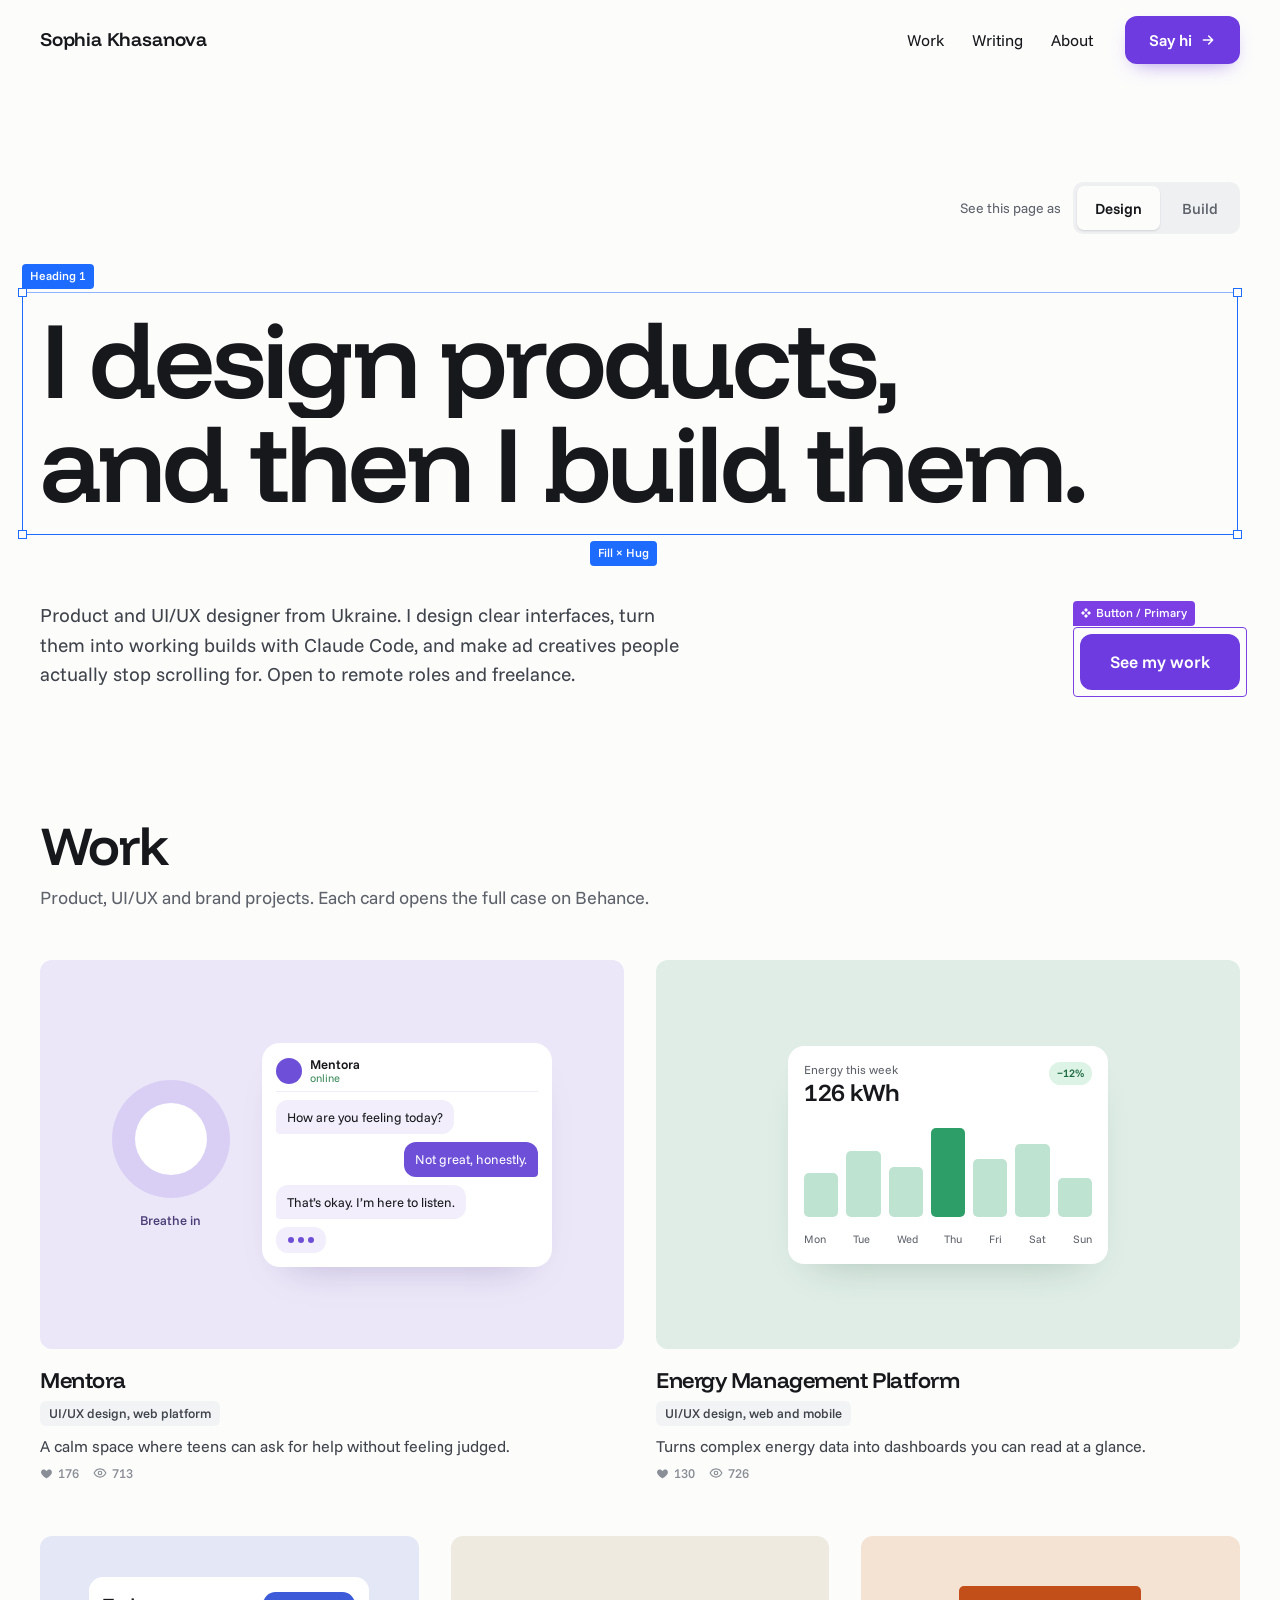
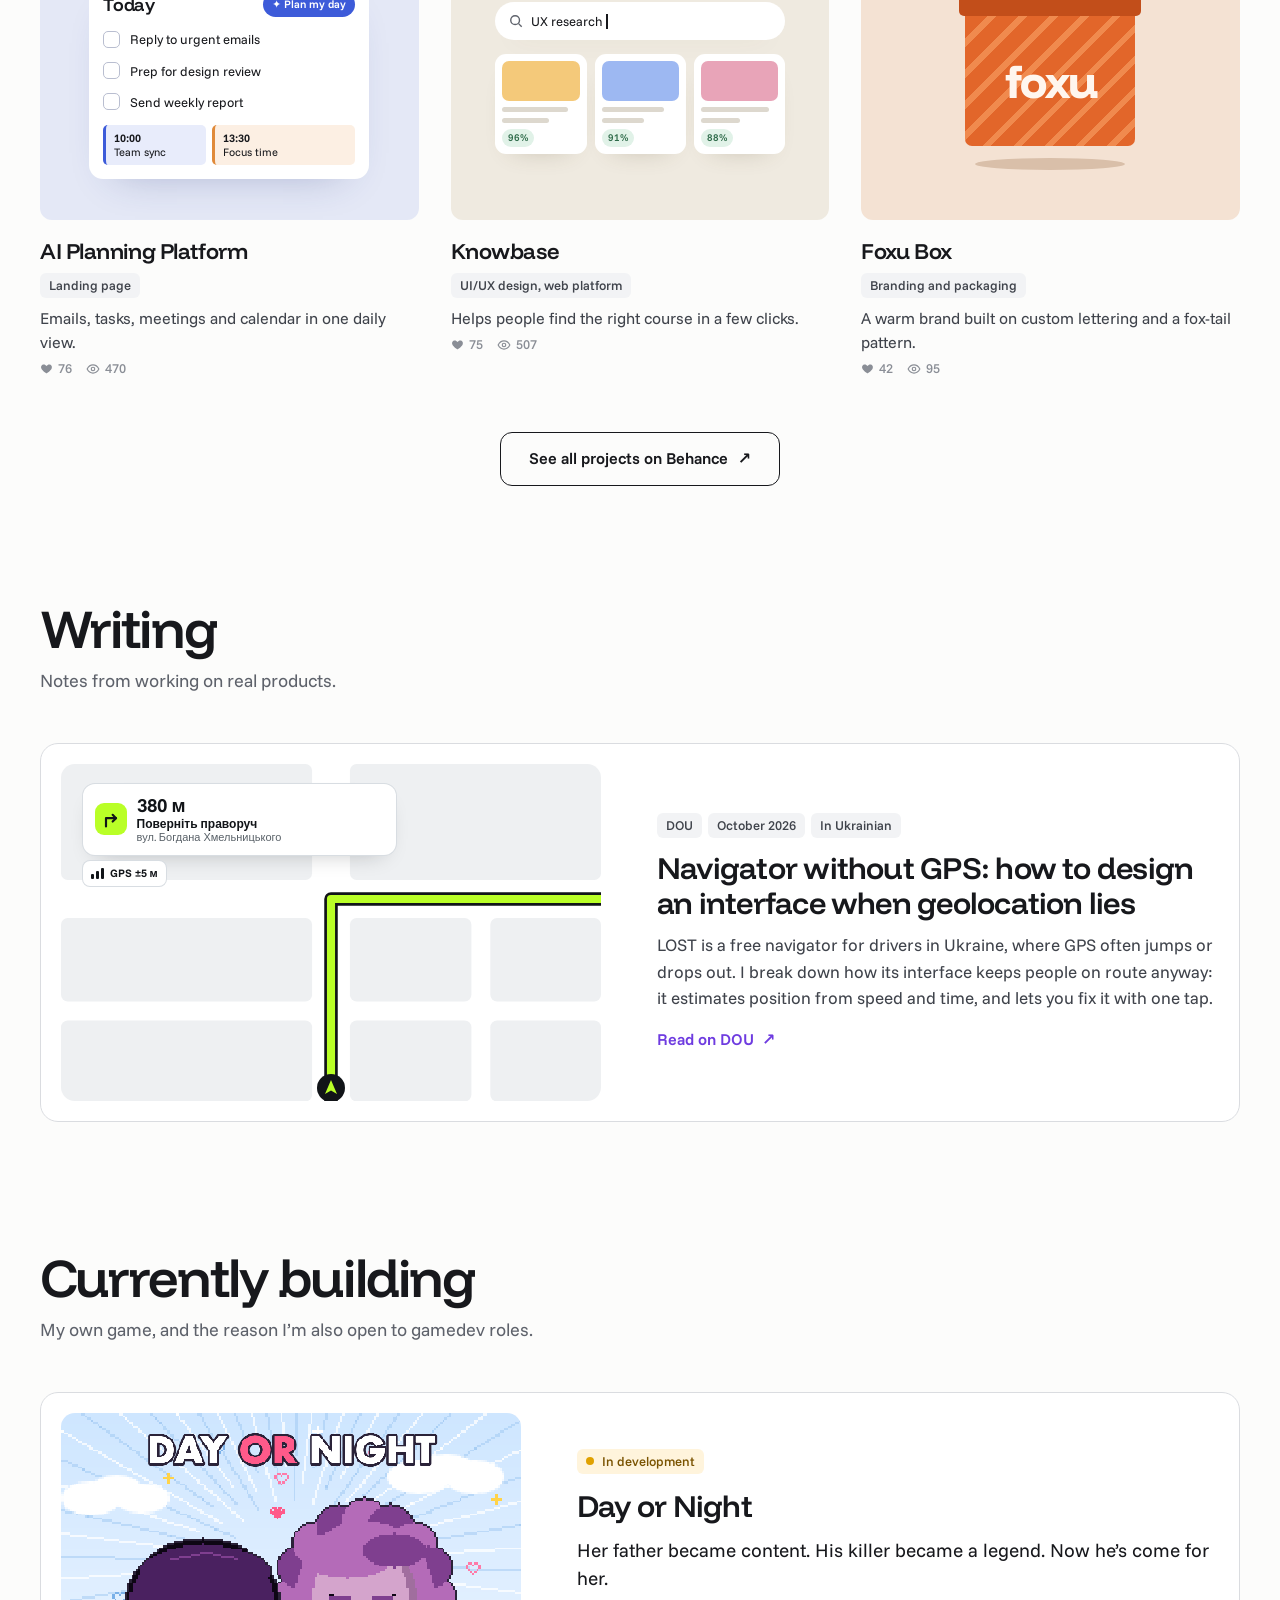
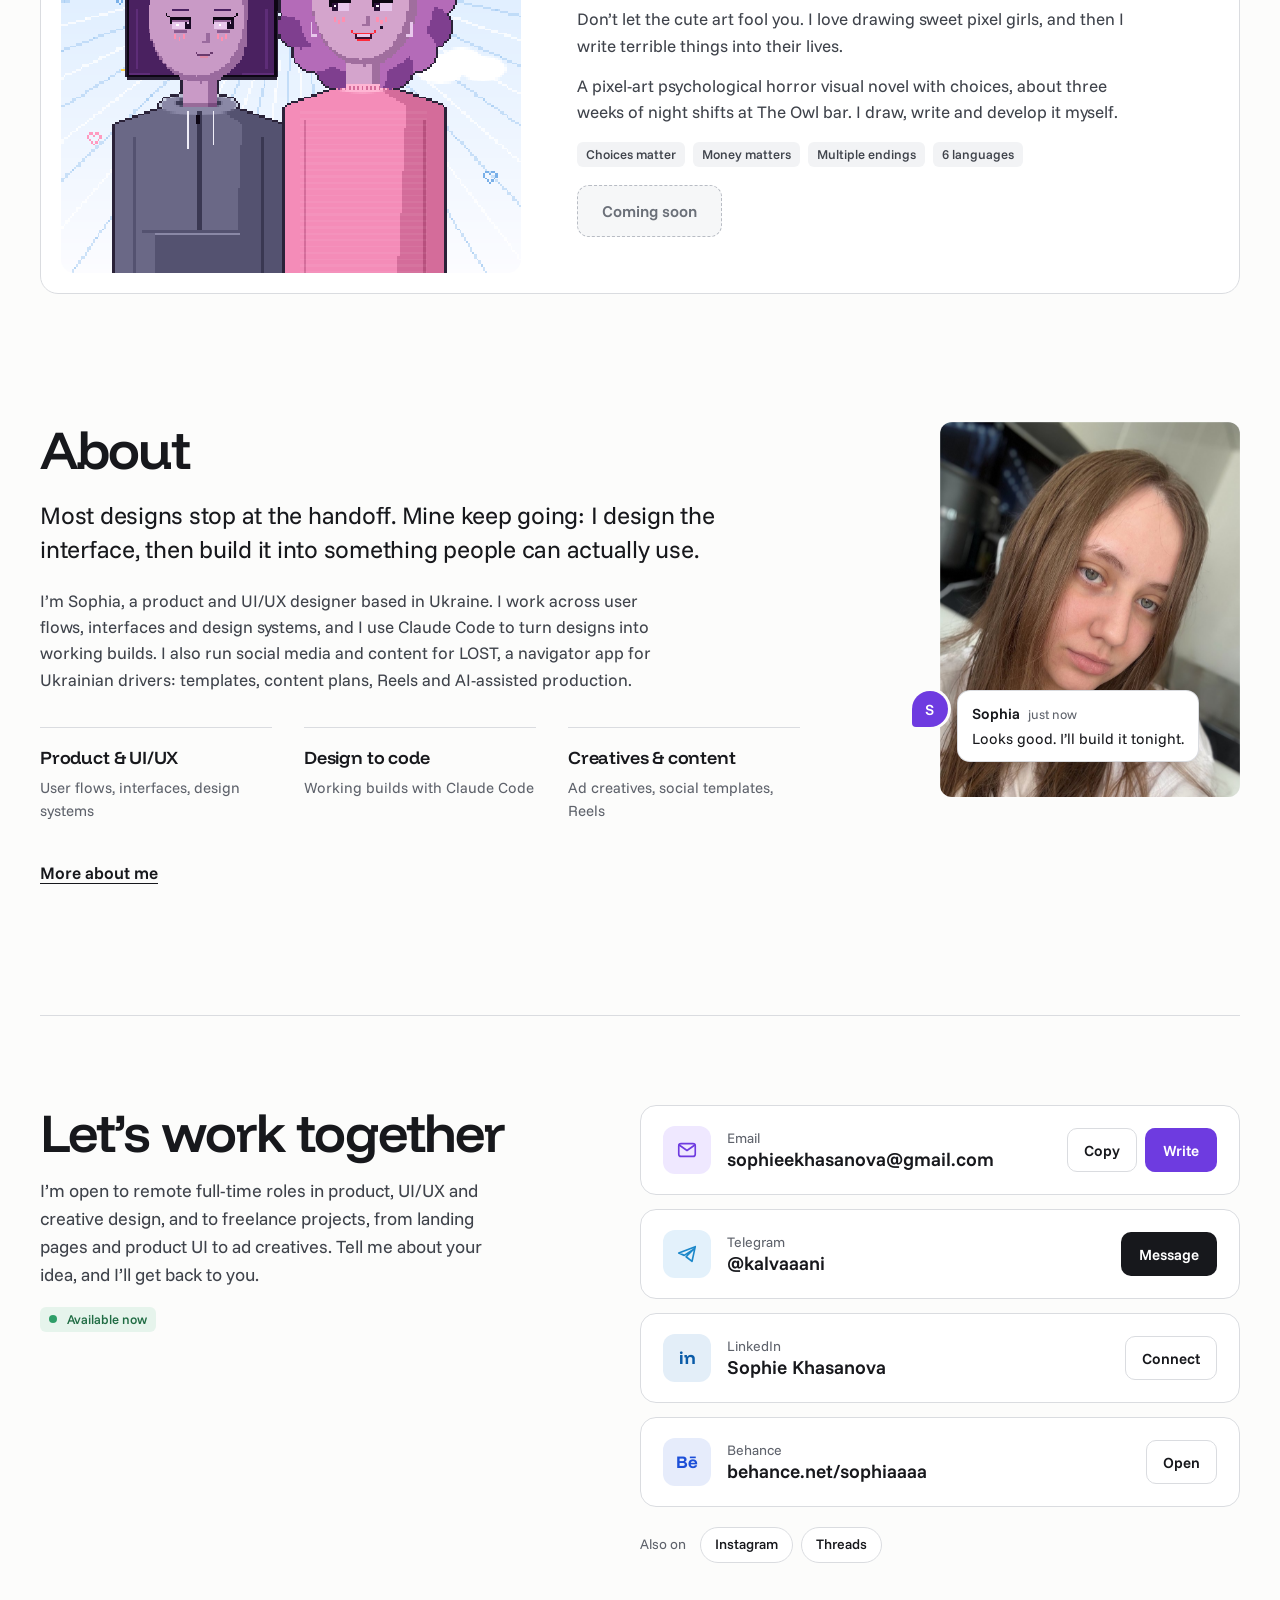
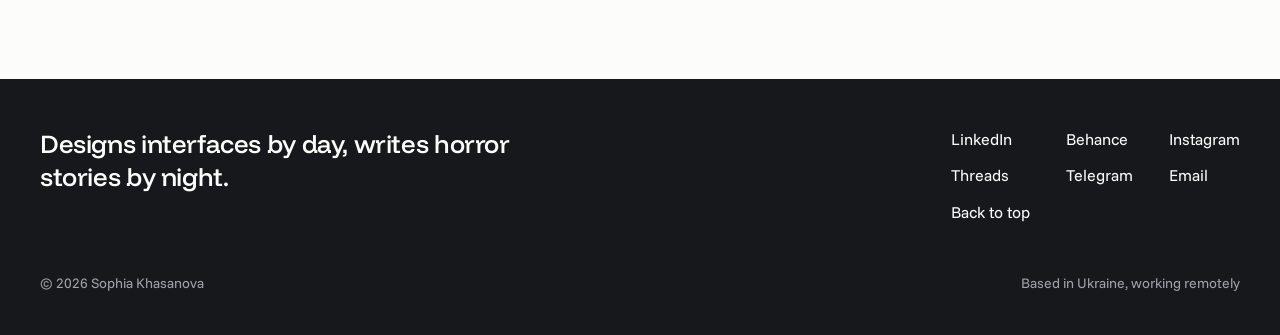
==== commit 88a5512f: "Mobile: lighter reveal animations, auto-hiding header, tidier contact cards Co-Authored-By: Claude O" ====
--- a/index.html
+++ b/index.html
@@ -164,6 +164,28 @@
 
 .bst{display:flex;gap:14px;color:#8A8E96;font-size:13px;font-weight:500;line-height:1}
 .bst span{display:inline-flex;align-items:center;gap:5px}
+
+/* mobile polish v2 */
+.mk.off *{animation-play-state:paused !important}
+@media (max-width:760px){
+.rv,.rv2,.par,.pin,.tlfill,.tldot,.st .stn,.hdr{animation:none !important}
+img.par{height:100% !important}
+.hdr{background:#FCFCFB !important;backdrop-filter:none !important;-webkit-backdrop-filter:none !important;box-shadow:0 1px 0 #E6E7EA;transition:transform .35s cubic-bezier(.2,.8,.2,1)}
+.hdr.hid{transform:translateY(-102%)}
+.js-io .rv,.js-io .rv2{opacity:0;transform:translateY(18px);transition:opacity .6s cubic-bezier(.2,.8,.2,1),transform .6s cubic-bezier(.2,.8,.2,1)}
+.js-io .rv.in,.js-io .rv2.in{opacity:1;transform:none}
+.case .mk,.case:hover .mk{transform:none !important;will-change:auto !important}
+.case:hover > div:first-child{filter:none}
+.wsel,.sksel{display:none !important}
+.sk:hover,.fact:hover,.crow:hover,.sk:hover .skic{transform:none !important}
+.pin,.pop.p2[style*="left:-28px"]{left:12px !important;right:12px;bottom:14px !important;max-width:none !important}
+.ov[style*="inset:-14px"]{inset:-10px -8px !important}
+.line{text-wrap:balance}
+.vbar{justify-content:flex-start !important;margin-bottom:44px !important}
+.crow > span:nth-child(2){flex:1 1 0 !important}
+.crow.cmail > span:nth-child(2),.crow.cmail > span:last-child{flex:1 1 100% !important}
+.crow.cmail > span:last-child > *{flex:1;justify-content:center}
+}
 </style>
 
 </head>
@@ -182,7 +204,7 @@
 </header>
 
 <section class="is-design" data-mode style="max-width:1320px;margin:0 auto;padding:clamp(48px,8vw,112px) 40px clamp(72px,10vw,140px)">
-<div class="fade f3" style="display:flex;align-items:center;justify-content:flex-end;margin-bottom:clamp(40px,6vw,72px)">
+<div class="fade f3 vbar" style="display:flex;align-items:center;justify-content:flex-end;margin-bottom:clamp(40px,6vw,72px)">
 <span class="vhint" style="color:#5E626B;font-size:14px;margin-right:12px">See this page as</span><div role="group" aria-label="Show the page as" style="display:inline-flex;padding:4px;border-radius:10px;background:#EEF0F2;gap:4px">
 <button type="button" class="seg" data-set="design" aria-pressed="true">Design</button>
 <button type="button" class="seg" data-set="build" aria-pressed="false">Build</button>
@@ -465,7 +487,7 @@
 <span style="display:inline-flex;align-items:center;gap:10px;align-self:flex-start;background:#E6F4EC;color:#1F6B43;border-radius:6px;padding:6px 9px;font-size:13px;font-weight:500;line-height:1"><span style="width:8px;height:8px;border-radius:50%;background:#2E9E68"></span>Available now</span>
 </div>
 <div style="flex:1 1 440px;min-width:0;display:flex;flex-direction:column;gap:14px">
-<div class="crow rv2" style="display:flex;align-items:center;gap:16px;flex-wrap:wrap;padding:20px 22px;border:1px solid #DADCE0;border-radius:16px;background:#FFFFFF">
+<div class="crow cmail rv2" style="display:flex;align-items:center;gap:16px;flex-wrap:wrap;padding:20px 22px;border:1px solid #DADCE0;border-radius:16px;background:#FFFFFF">
 <span aria-hidden="true" style="flex:none;width:48px;height:48px;border-radius:12px;background:#EFE8FF;display:flex;align-items:center;justify-content:center"><svg width="22" height="22" viewBox="0 0 24 24" fill="none" stroke="#6E3BE0" stroke-width="1.8" stroke-linecap="round" stroke-linejoin="round"><rect x="3" y="5" width="18" height="14" rx="2.5"></rect><path d="M3.5 6.5l8.5 6 8.5-6"></path></svg></span>
 <span style="flex:1 1 200px;min-width:0;display:flex;flex-direction:column;line-height:1.3"><span style="color:#5E626B;font-size:14px">Email</span><span style="font-weight:600;font-size:clamp(16px,1.5vw,19px);overflow-wrap:anywhere">sophieekhasanova@gmail.com</span></span>
 <span style="display:flex;gap:8px">
@@ -520,6 +542,37 @@
 <script>
 (function(){
   var reduce = window.matchMedia && matchMedia('(prefers-reduced-motion: reduce)').matches;
+  var mob = window.matchMedia && matchMedia('(max-width:760px)').matches;
+  var IO = 'IntersectionObserver' in window;
+  if (IO) {
+    var mo = new IntersectionObserver(function(es){ es.forEach(function(e){ e.target.classList.toggle('off', !e.isIntersecting); }); }, {rootMargin:'80px 0px'});
+    document.querySelectorAll('.mk').forEach(function(m){ mo.observe(m); });
+  }
+  if (mob && IO && !reduce) {
+    document.documentElement.classList.add('js-io');
+    var io = new IntersectionObserver(function(es){
+      var n = 0;
+      es.forEach(function(e){
+        if (!e.isIntersecting) return;
+        e.target.style.transitionDelay = (n++ * 70) + 'ms';
+        e.target.classList.add('in');
+        io.unobserve(e.target);
+      });
+    }, {rootMargin:'0px 0px -6% 0px'});
+    document.querySelectorAll('.rv,.rv2').forEach(function(el){ io.observe(el); });
+  }
+  if (mob) {
+    var hd = document.querySelector('.hdr'), ly = window.scrollY, tk = false;
+    if (hd) window.addEventListener('scroll', function(){
+      if (tk) return; tk = true;
+      requestAnimationFrame(function(){
+        var y = window.scrollY;
+        if (y > ly + 6 && y > 140) hd.classList.add('hid');
+        else if (y < ly - 6 || y < 140) hd.classList.remove('hid');
+        ly = y; tk = false;
+      });
+    }, {passive:true});
+  }
   document.addEventListener('click', function(e){
     var a = e.target.closest && e.target.closest('a[href^="#"]');
     if(!a) return;
@@ -528,8 +581,10 @@
     if(!t) return;
     e.preventDefault();
     var hdr = document.querySelector('.hdr');
-    var off = id === 'top' ? 0 : (hdr ? hdr.getBoundingClientRect().height : 0) + 24;
-    var y = id === 'top' ? 0 : t.getBoundingClientRect().top + window.scrollY - off;
+    var top = t.getBoundingClientRect().top;
+    var hh = hdr ? hdr.getBoundingClientRect().height : 0;
+    var off = (mob && top > 0) ? 16 : hh + 24;
+    var y = id === 'top' ? 0 : top + window.scrollY - off;
     window.scrollTo({top: y, behavior: reduce ? 'auto' : 'smooth'});
     history.replaceState(null, '', '#' + id);
   });
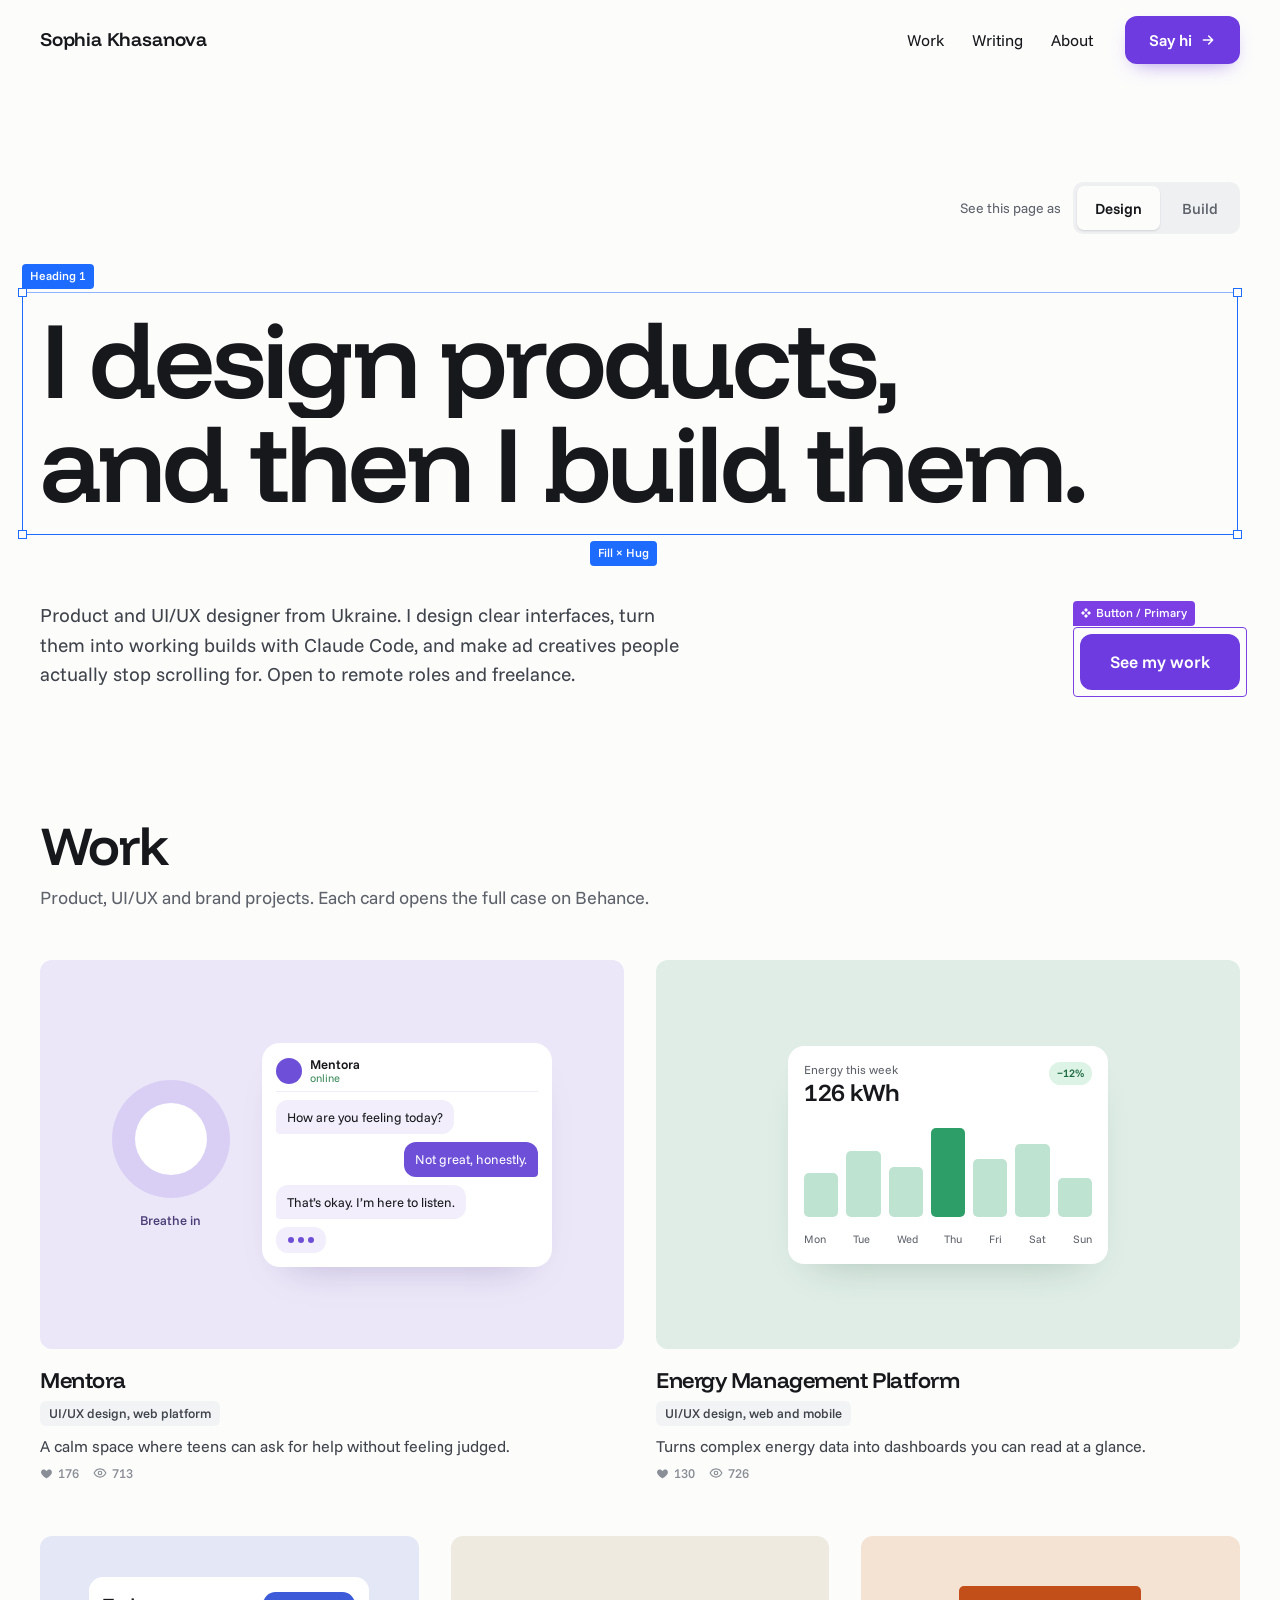
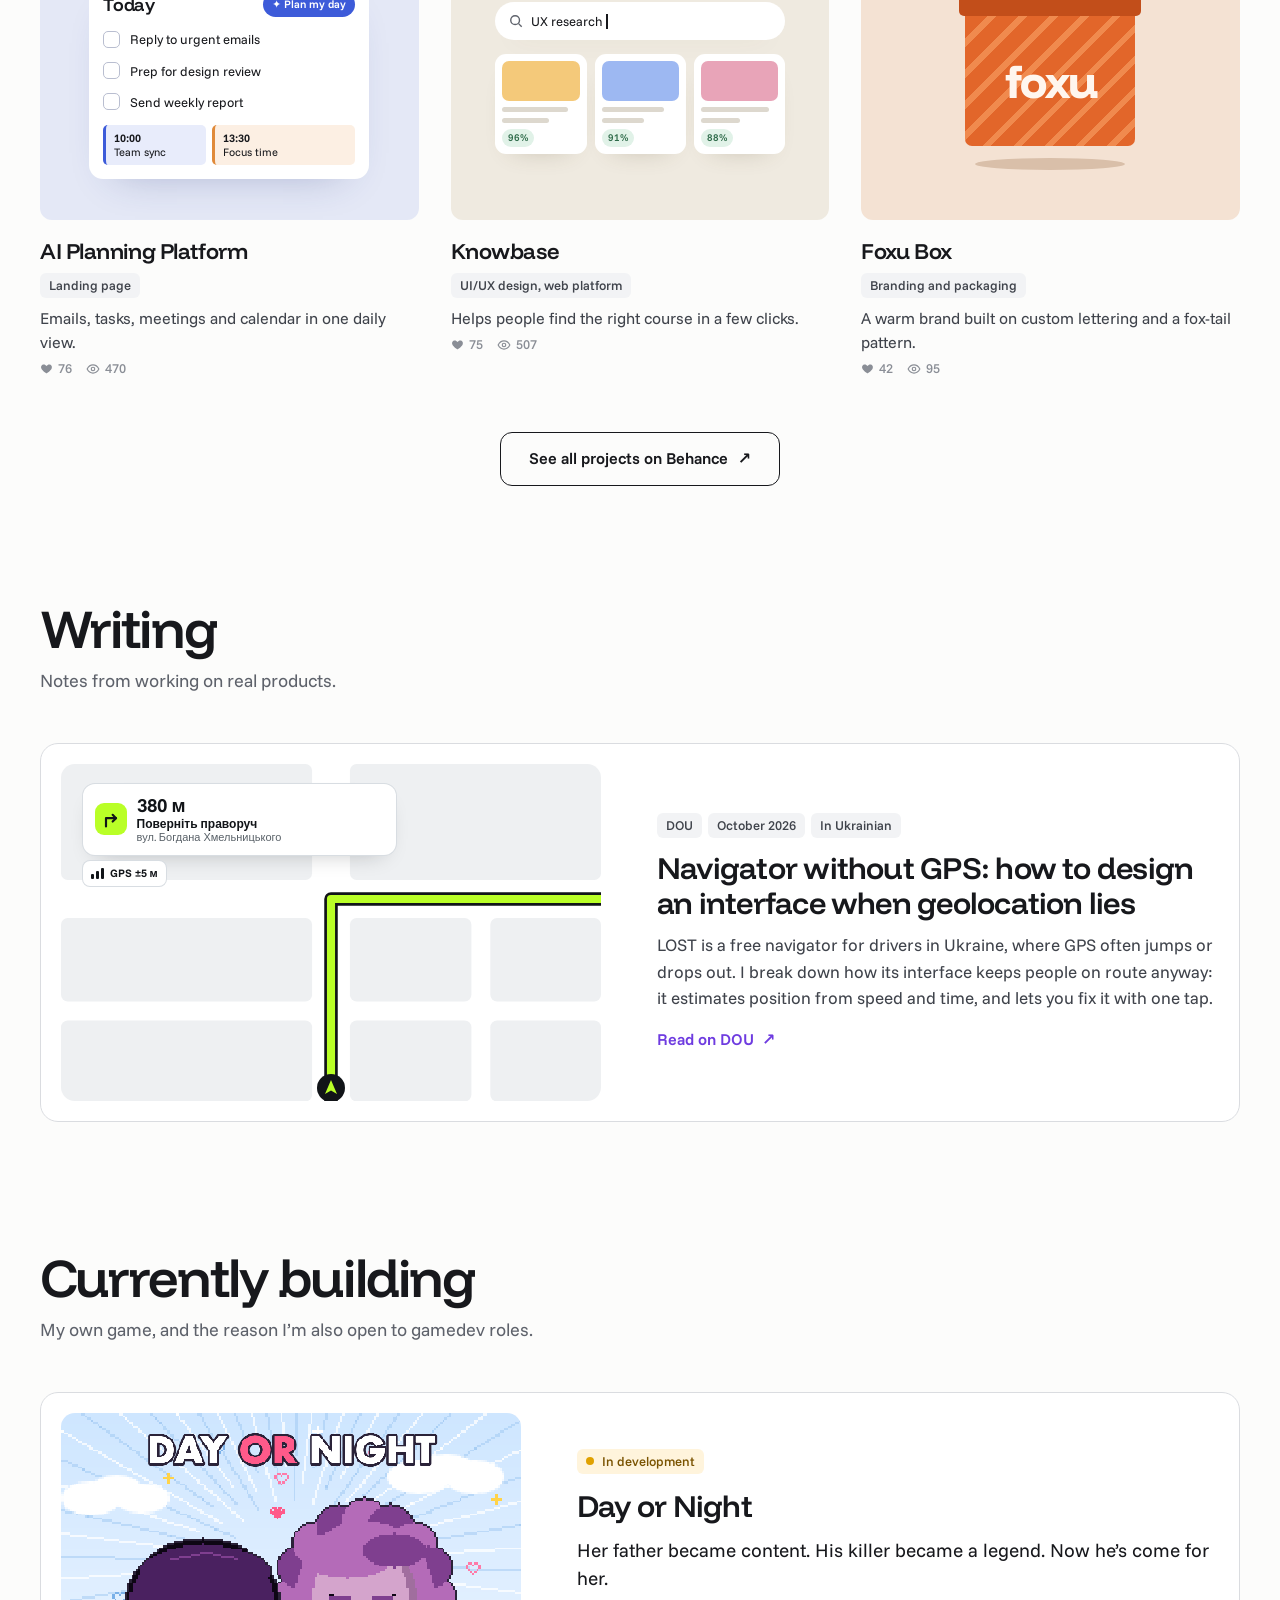
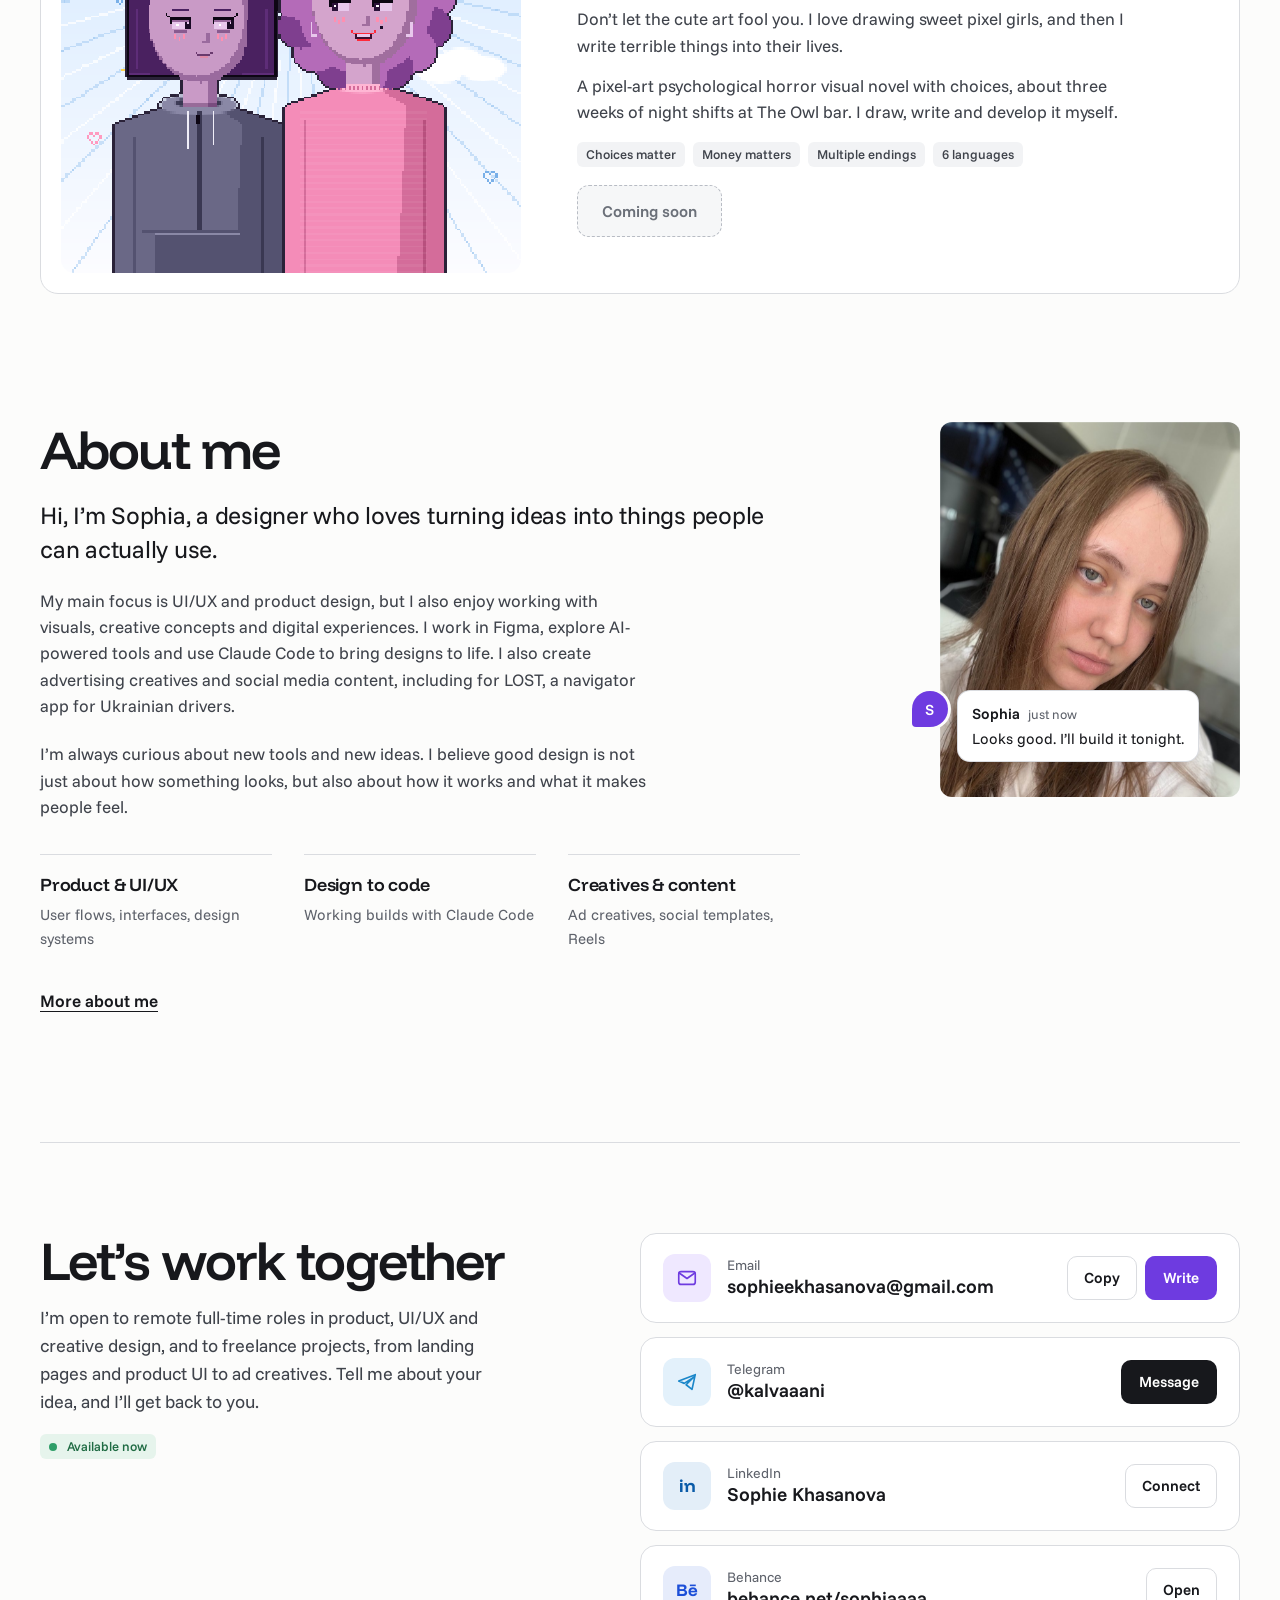
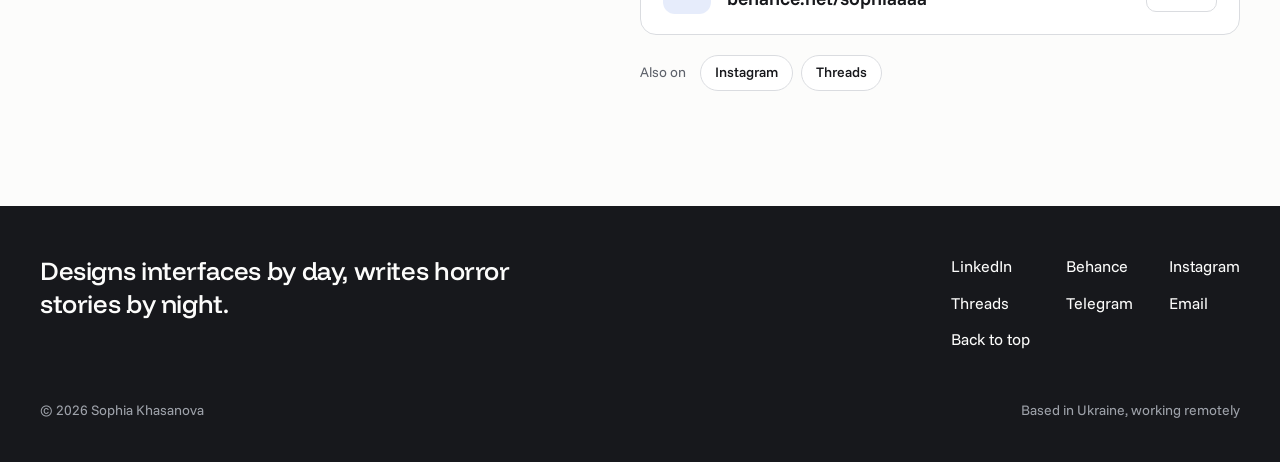
==== commit 94803aa9: "Rewrite About copy in Sophia's voice Co-Authored-By: Claude Opus 5.5 <noreply@anthropic.com> Claude-" ====
--- a/index.html
+++ b/index.html
@@ -456,9 +456,10 @@
 <section id="about" style="max-width:1320px;margin:0 auto;padding:0 40px clamp(80px,10vw,140px)">
 <div style="display:flex;flex-wrap:wrap;gap:56px 80px;align-items:flex-start">
 <div class="rv" style="flex:999 1 480px;min-width:0;display:flex;flex-direction:column;gap:22px">
-<h2 style="margin:0;font-family:'Funnel Display',sans-serif;font-weight:600;font-size:clamp(36px,4.2vw,60px);letter-spacing:-0.035em;line-height:1">About</h2>
-<p style="margin:0;max-width:30em;font-size:clamp(20px,1.9vw,26px);line-height:1.4;letter-spacing:-0.01em">Most designs stop at the handoff. Mine keep going: I design the interface, then build it into something people can actually use.</p>
-<p style="margin:0;max-width:36em;color:#3F434B">I’m Sophia, a product and UI/UX designer based in Ukraine. I work across user flows, interfaces and design systems, and I use Claude Code to turn designs into working builds. I also run social media and content for LOST, a navigator app for Ukrainian drivers: templates, content plans, Reels and AI-assisted production.</p>
+<h2 style="margin:0;font-family:'Funnel Display',sans-serif;font-weight:600;font-size:clamp(36px,4.2vw,60px);letter-spacing:-0.035em;line-height:1">About me</h2>
+<p style="margin:0;max-width:30em;font-size:clamp(20px,1.9vw,26px);line-height:1.4;letter-spacing:-0.01em">Hi, I’m Sophia, a designer who loves turning ideas into things people can actually use.</p>
+<p style="margin:0;max-width:36em;color:#3F434B">My main focus is UI/UX and product design, but I also enjoy working with visuals, creative concepts and digital experiences. I work in Figma, explore AI-powered tools and use Claude Code to bring designs to life. I also create advertising creatives and social media content, including for LOST, a navigator app for Ukrainian drivers.</p>
+<p style="margin:0;max-width:36em;color:#3F434B">I’m always curious about new tools and new ideas. I believe good design is not just about how something looks, but also about how it works and what it makes people feel.</p>
 <dl style="margin:12px 0 0;display:grid;grid-template-columns:repeat(auto-fit,minmax(min(100%,220px),1fr));gap:0 32px;max-width:760px">
 <div class="rv2" style="border-top:1px solid #DADCE0;padding:16px 0"><dt style="font-family:'Funnel Display',sans-serif;font-weight:600;font-size:18px;letter-spacing:-0.01em">Product &amp; UI/UX</dt><dd style="margin:4px 0 0;color:#5E626B;font-size:15px">User flows, interfaces, design systems</dd></div>
 <div class="rv2" style="border-top:1px solid #DADCE0;padding:16px 0"><dt style="font-family:'Funnel Display',sans-serif;font-weight:600;font-size:18px;letter-spacing:-0.01em">Design to code</dt><dd style="margin:4px 0 0;color:#5E626B;font-size:15px">Working builds with Claude Code</dd></div>
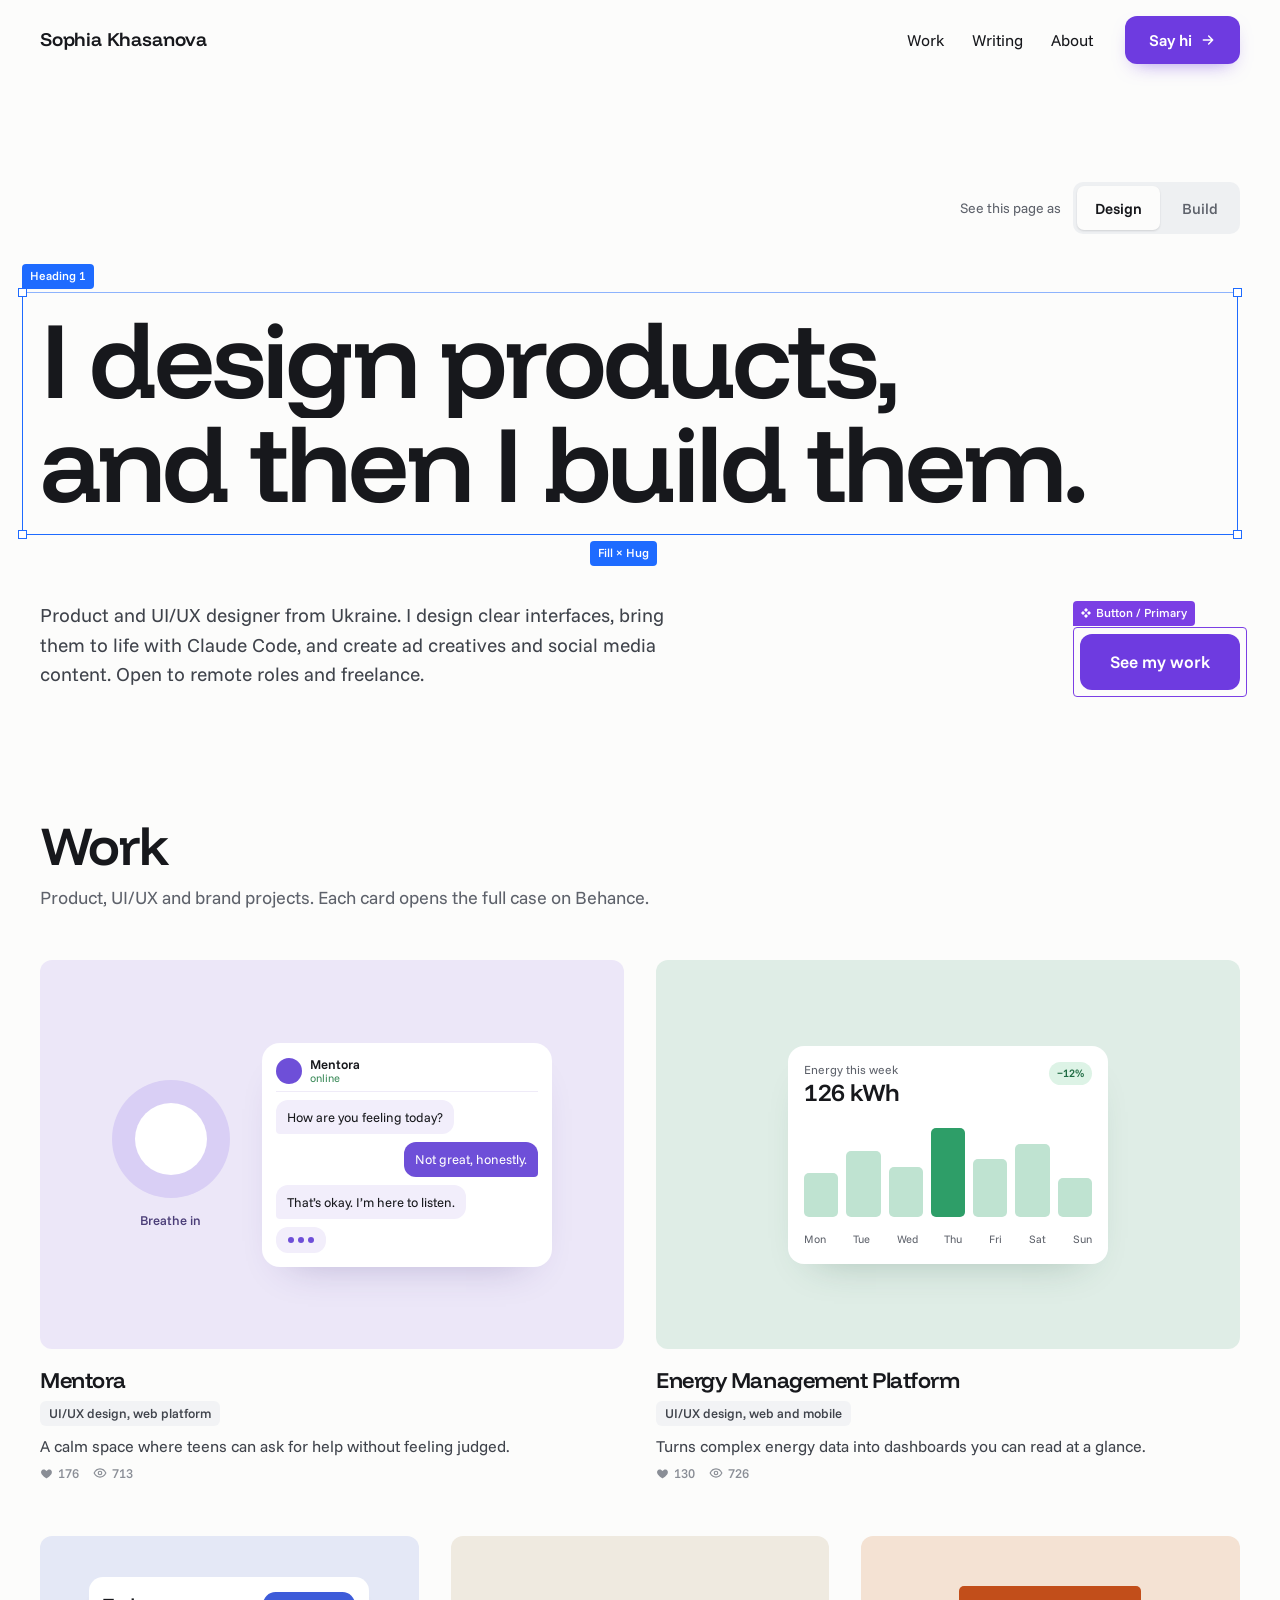
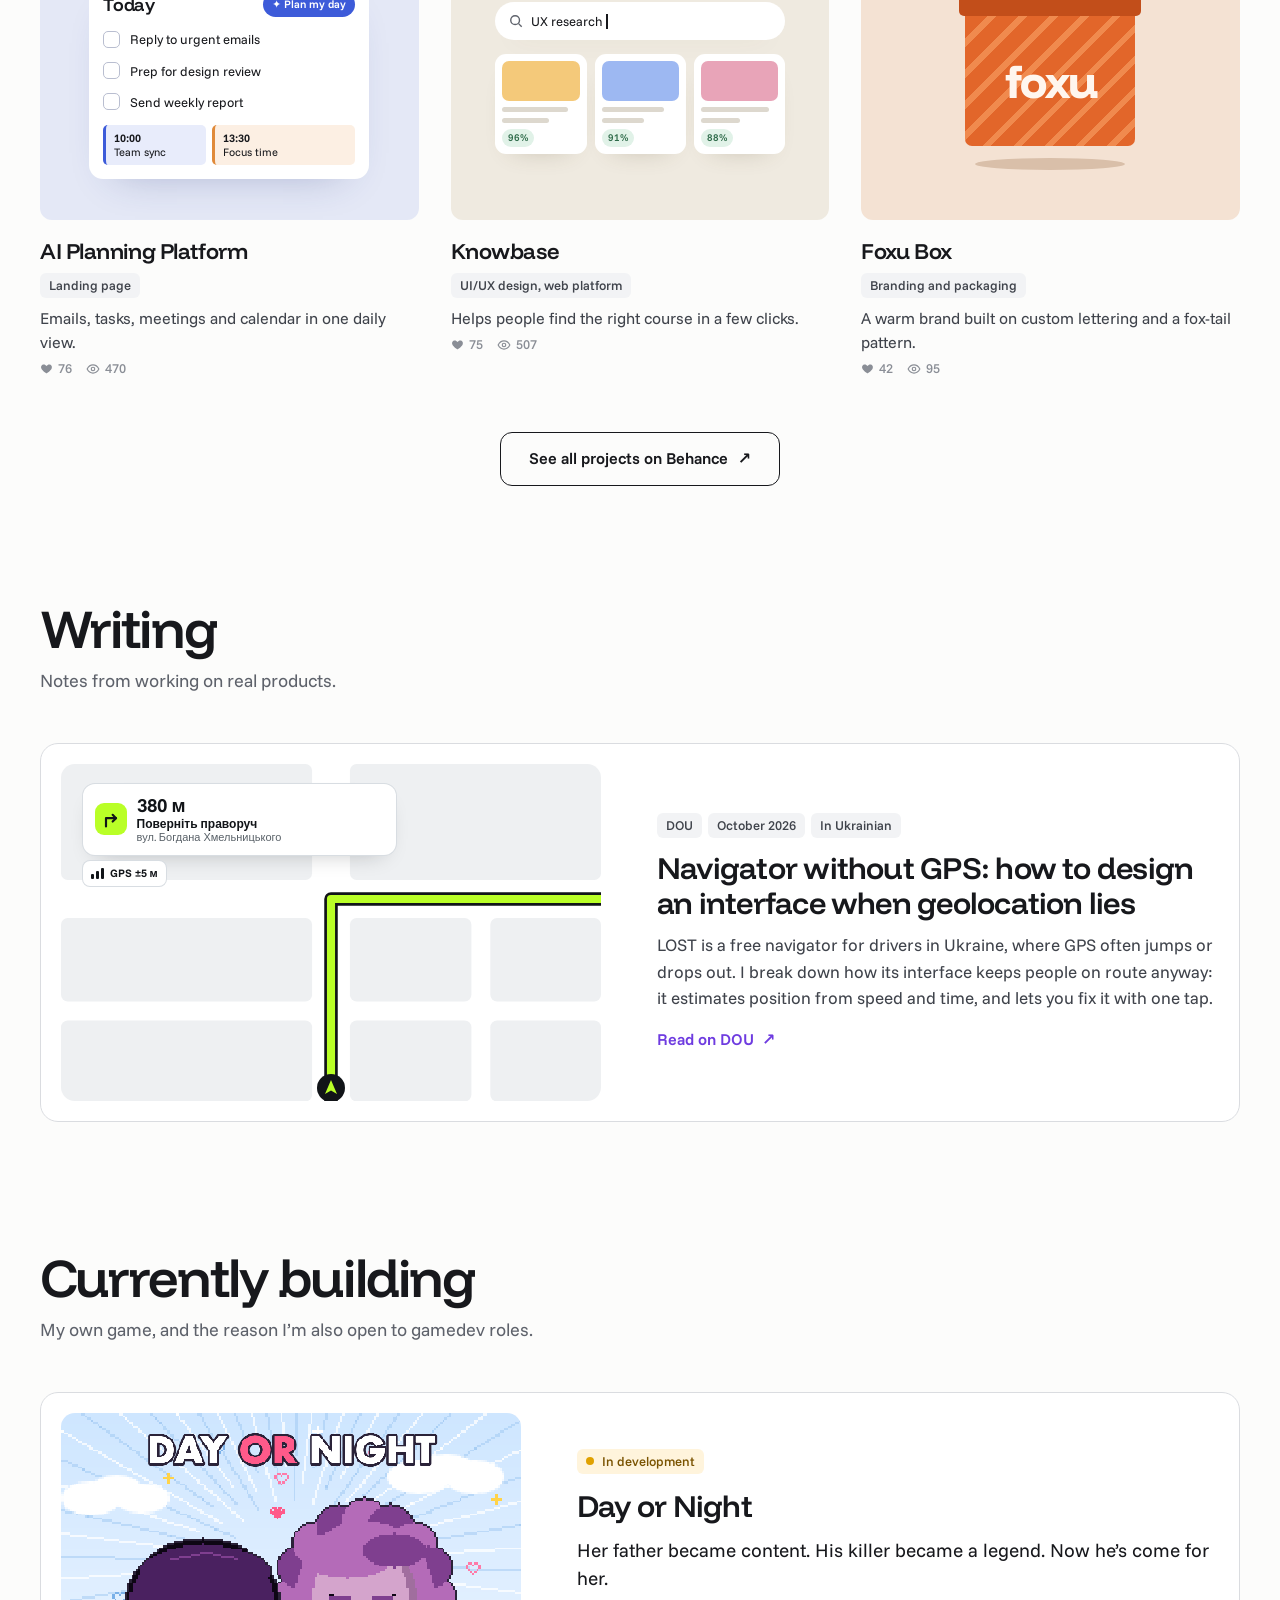
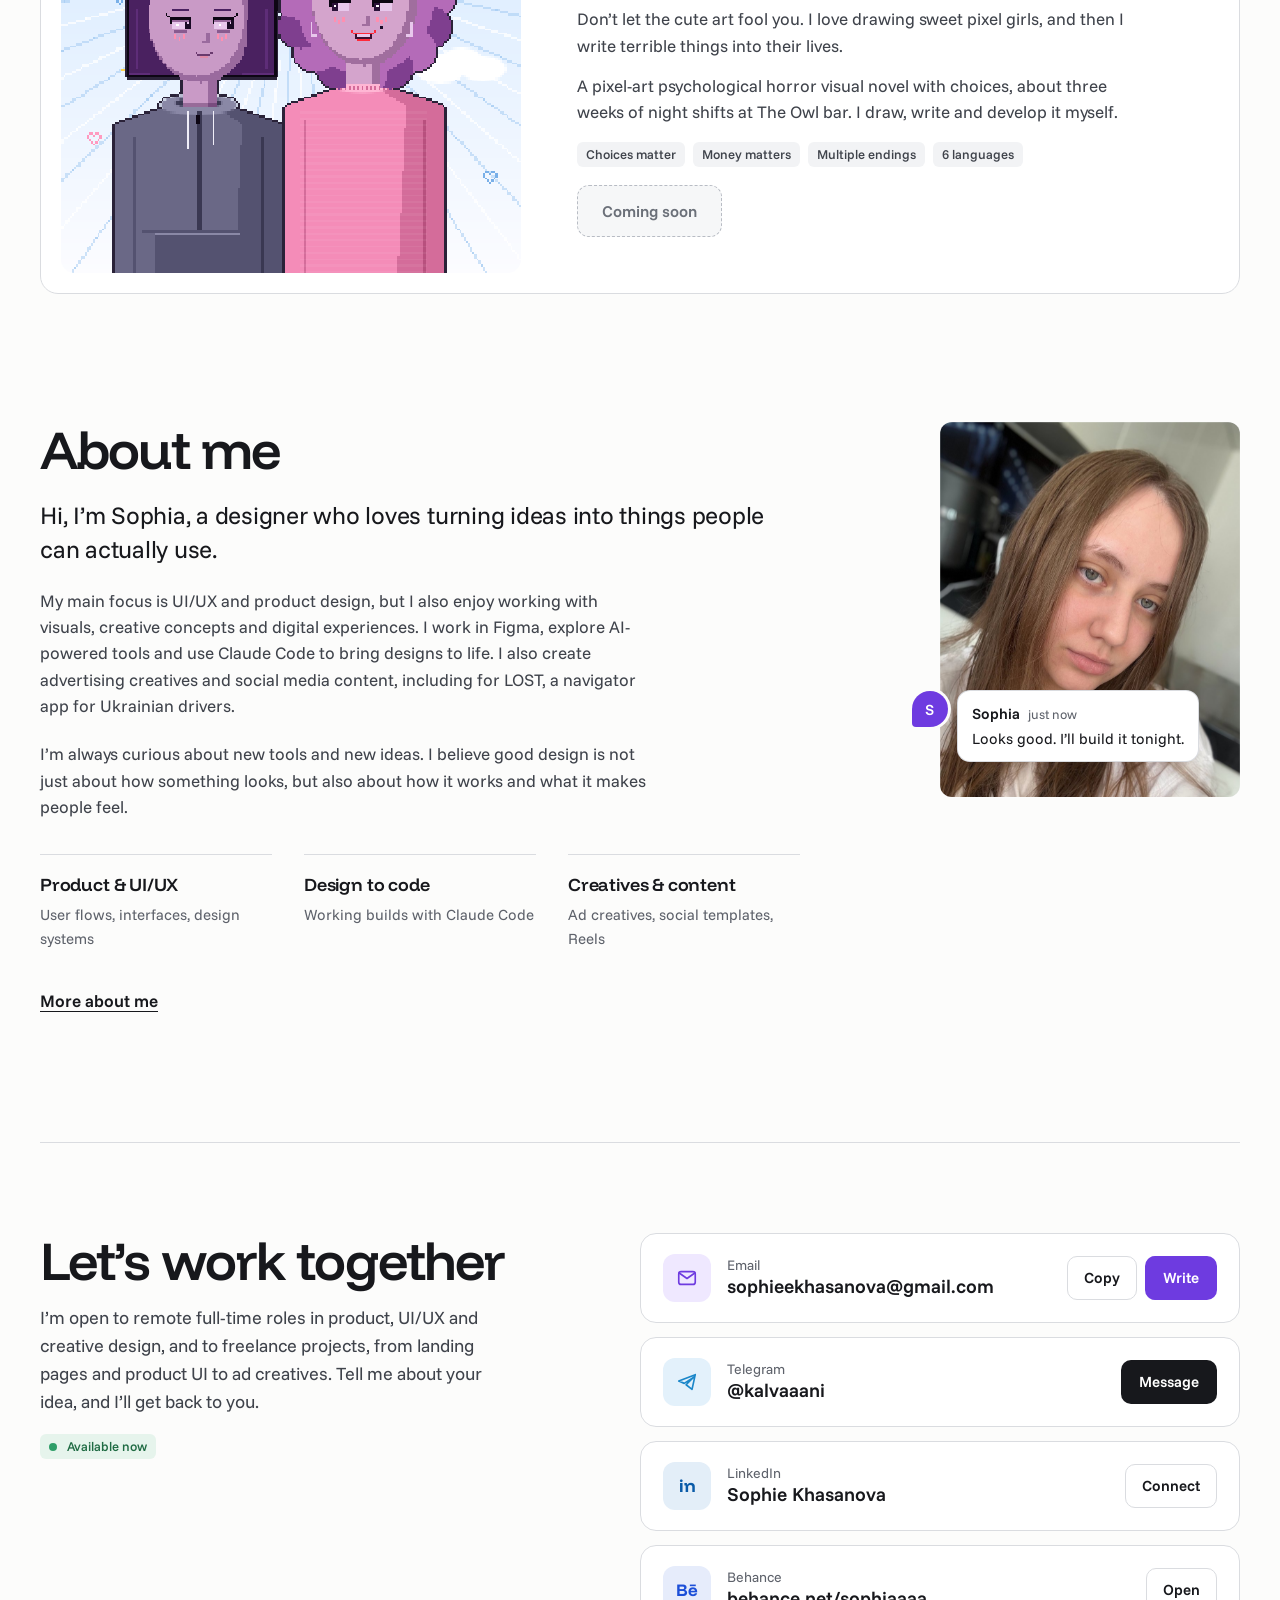
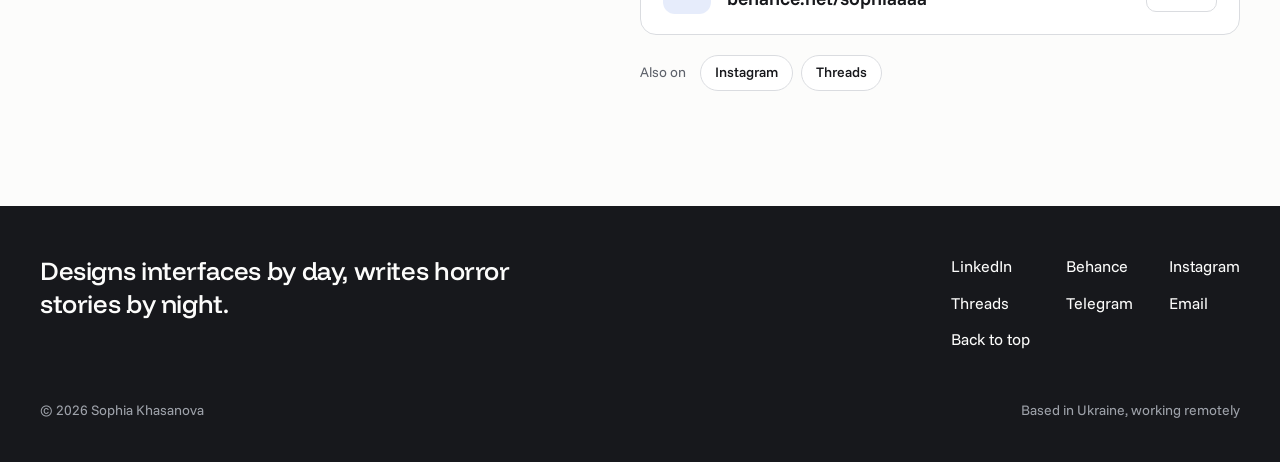
==== commit 25cb79f1: "Responsive pass: single-column cases under 900px, game art, hero copy Co-Authored-By: Claude Opus 5." ====
--- a/index.html
+++ b/index.html
@@ -100,8 +100,10 @@
 .email:hover .esel,.email:focus-visible .esel{opacity:1}
 .wgrid{display:grid;grid-template-columns:repeat(6,minmax(0,1fr));gap:56px 32px}
 .w3{grid-column:span 3}.w2{grid-column:span 2}
-@media (max-width:1000px){.w2{grid-column:span 3}.w2:last-child{grid-column:span 6}}
-@media (max-width:640px){.w3,.w2,.w2:last-child{grid-column:span 6}}
+@media (max-width:1100px){.w2{grid-column:span 3}.w2:last-child{grid-column:span 6}.w2:last-child .mk{aspect-ratio:21/9 !important}}
+@media (max-width:900px){.w3,.w2,.w2:last-child{grid-column:span 6}.wgrid .mk,.wgrid .w2:last-child .mk{aspect-ratio:16/10 !important}}
+@media (max-width:640px){.wgrid .mk,.wgrid .w2:last-child .mk{aspect-ratio:auto !important;min-height:240px;padding:24px 16px !important}}
+@media (min-width:641px){.wgrid .mk{overflow:hidden}}
 .allbtn{transition:background .3s,color .3s}
 .allbtn:hover{background:#17181C !important;color:#fff !important}
 .article{transition:border-color .3s}
@@ -186,6 +188,8 @@
 .crow.cmail > span:nth-child(2),.crow.cmail > span:last-child{flex:1 1 100% !important}
 .crow.cmail > span:last-child > *{flex:1;justify-content:center}
 }
+
+@media (max-width:900px){.gwrap{flex:1 1 100% !important;max-width:none !important}.gimg{min-height:0 !important;height:auto !important;aspect-ratio:4/3;object-position:center top !important}}
 </style>
 
 </head>
@@ -228,7 +232,7 @@
 </div>
 
 <div style="display:flex;flex-wrap:wrap;gap:40px 64px;align-items:flex-end;justify-content:space-between;margin-top:clamp(56px,7vw,88px)">
-<p class="fade f1" style="margin:0;max-width:34em;font-size:clamp(18px,1.5vw,21px);color:#3F434B">Product and UI/UX designer from Ukraine. I design clear interfaces, turn them into working builds with Claude Code, and make ad creatives people actually stop scrolling for. Open to remote roles and freelance.</p>
+<p class="fade f1" style="margin:0;max-width:34em;font-size:clamp(18px,1.5vw,21px);color:#3F434B">Product and UI/UX designer from Ukraine. I design clear interfaces, bring them to life with Claude Code, and create ad creatives and social media content. Open to remote roles and freelance.</p>
 <div class="fade f2" style="position:relative">
 <div class="ov" aria-hidden="true" style="position:absolute;inset:-7px;border:1.5px solid #7B3FE4;border-radius:4px">
 <span class="pop p2" style="position:absolute;left:-1.5px;top:-27px;background:#7B3FE4;color:#fff;font-size:12px;font-weight:500;padding:3px 8px;border-radius:4px 4px 4px 0;display:flex;gap:5px;align-items:center;white-space:nowrap;transform-origin:left bottom"><svg width="10" height="10" viewBox="0 0 10 10" fill="#fff" aria-hidden="true"><path d="M5 0l2 2-2 2-2-2zM8 3l2 2-2 2-2-2zM2 3l2 2-2 2-2-2zM5 6l2 2-2 2-2-2z"></path></svg>Button / Primary</span>
@@ -435,7 +439,7 @@
 <section id="game" style="max-width:1320px;margin:0 auto;padding:0 40px clamp(80px,10vw,140px)">
 <div class="rv" style="margin-bottom:48px"><h2 style="margin:0;font-family:'Funnel Display',sans-serif;font-weight:600;font-size:clamp(36px,4.2vw,60px);letter-spacing:-0.035em;line-height:1">Currently building</h2><p style="margin:12px 0 0;color:#5E626B;font-size:18px;max-width:34em">My own game, and the reason I’m also open to gamedev roles.</p></div>
 <div class="case rv" style="display:flex;flex-wrap:wrap;gap:32px 48px;align-items:stretch;padding:20px;border:1px solid #DADCE0;border-radius:18px;background:#FFFFFF;cursor:default">
-<div style="position:relative;flex:0 1 460px;max-width:460px;display:flex">
+<div class="gwrap" style="position:relative;flex:0 1 460px;max-width:460px;display:flex">
 <div style="flex:1;border-radius:14px;overflow:hidden;display:flex">
 <img class="mk gimg" src="assets/day-or-night.png" alt="Day or Night key art: two pixel-art girls, one in a grey hoodie and one with curly purple hair, under the game title" style="display:block;width:100%;height:100%;min-height:300px;object-fit:cover;object-position:center top;image-rendering:pixelated">
 </div>
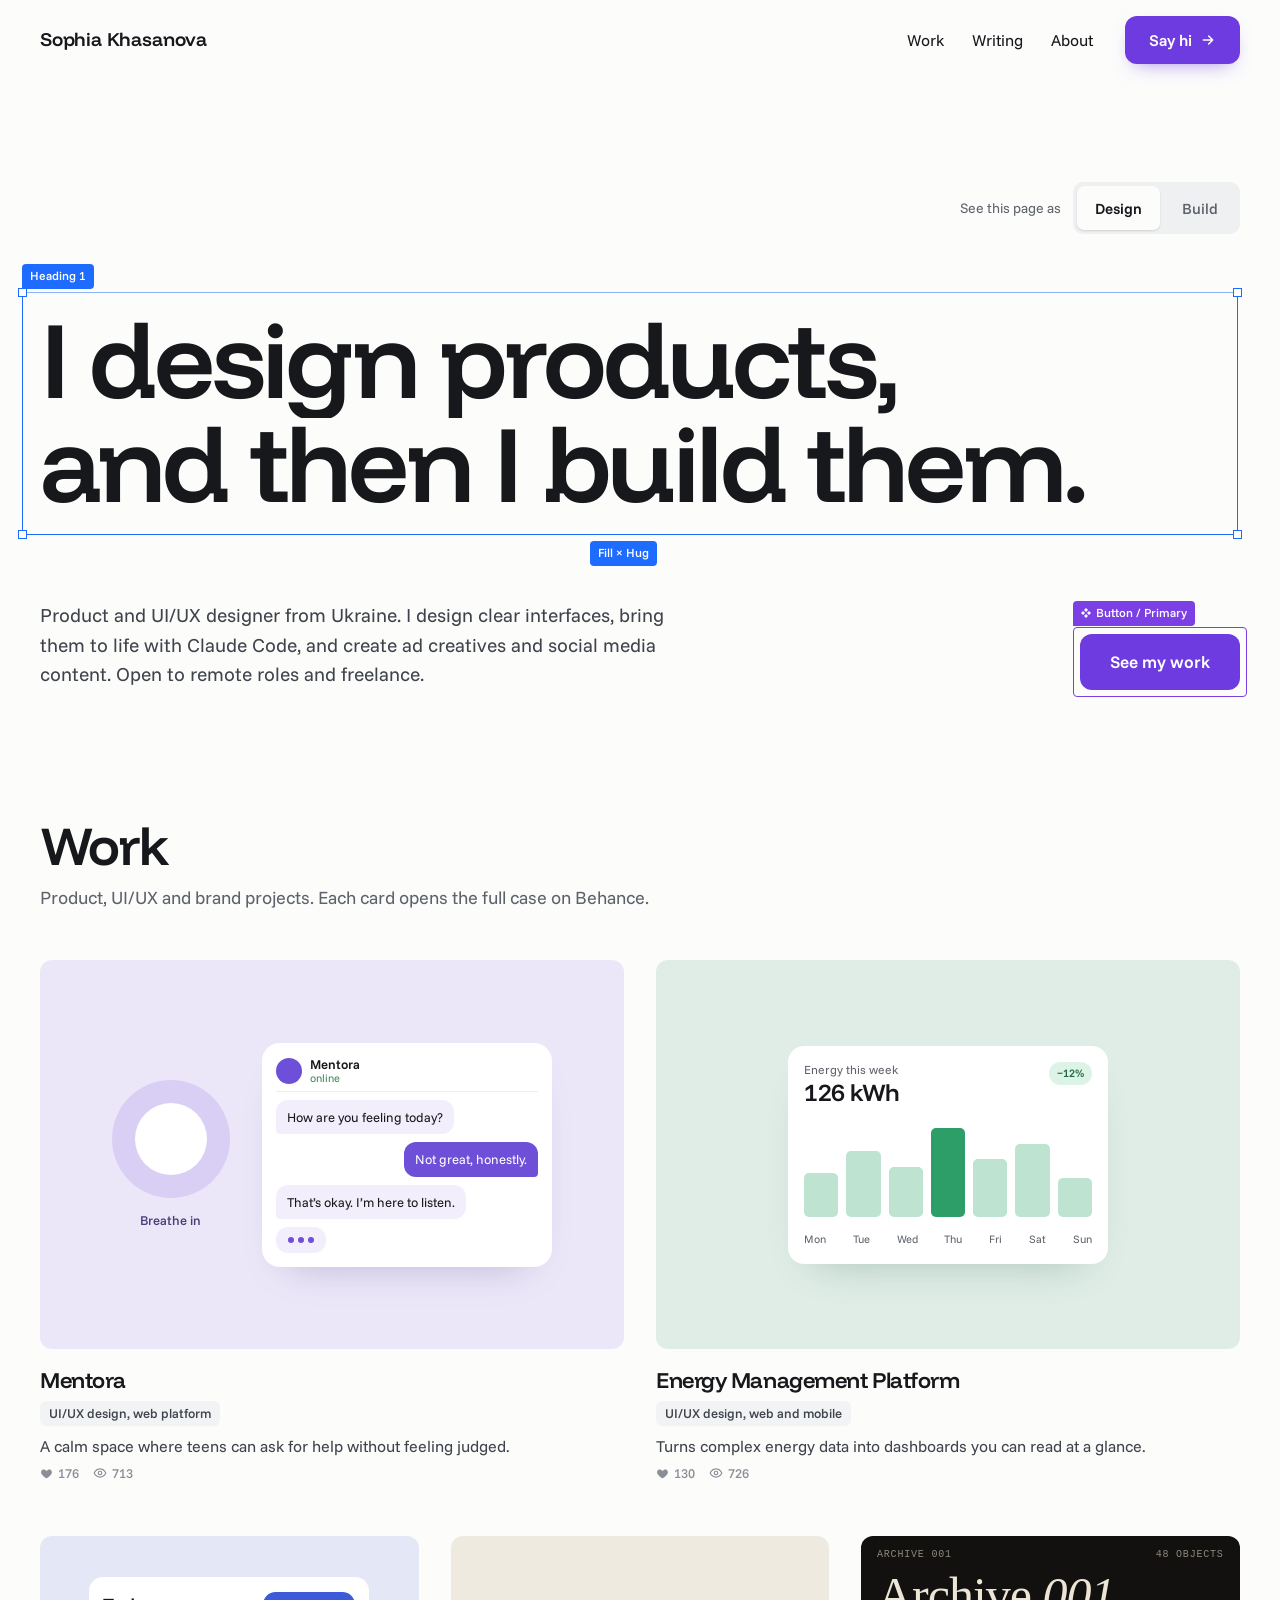
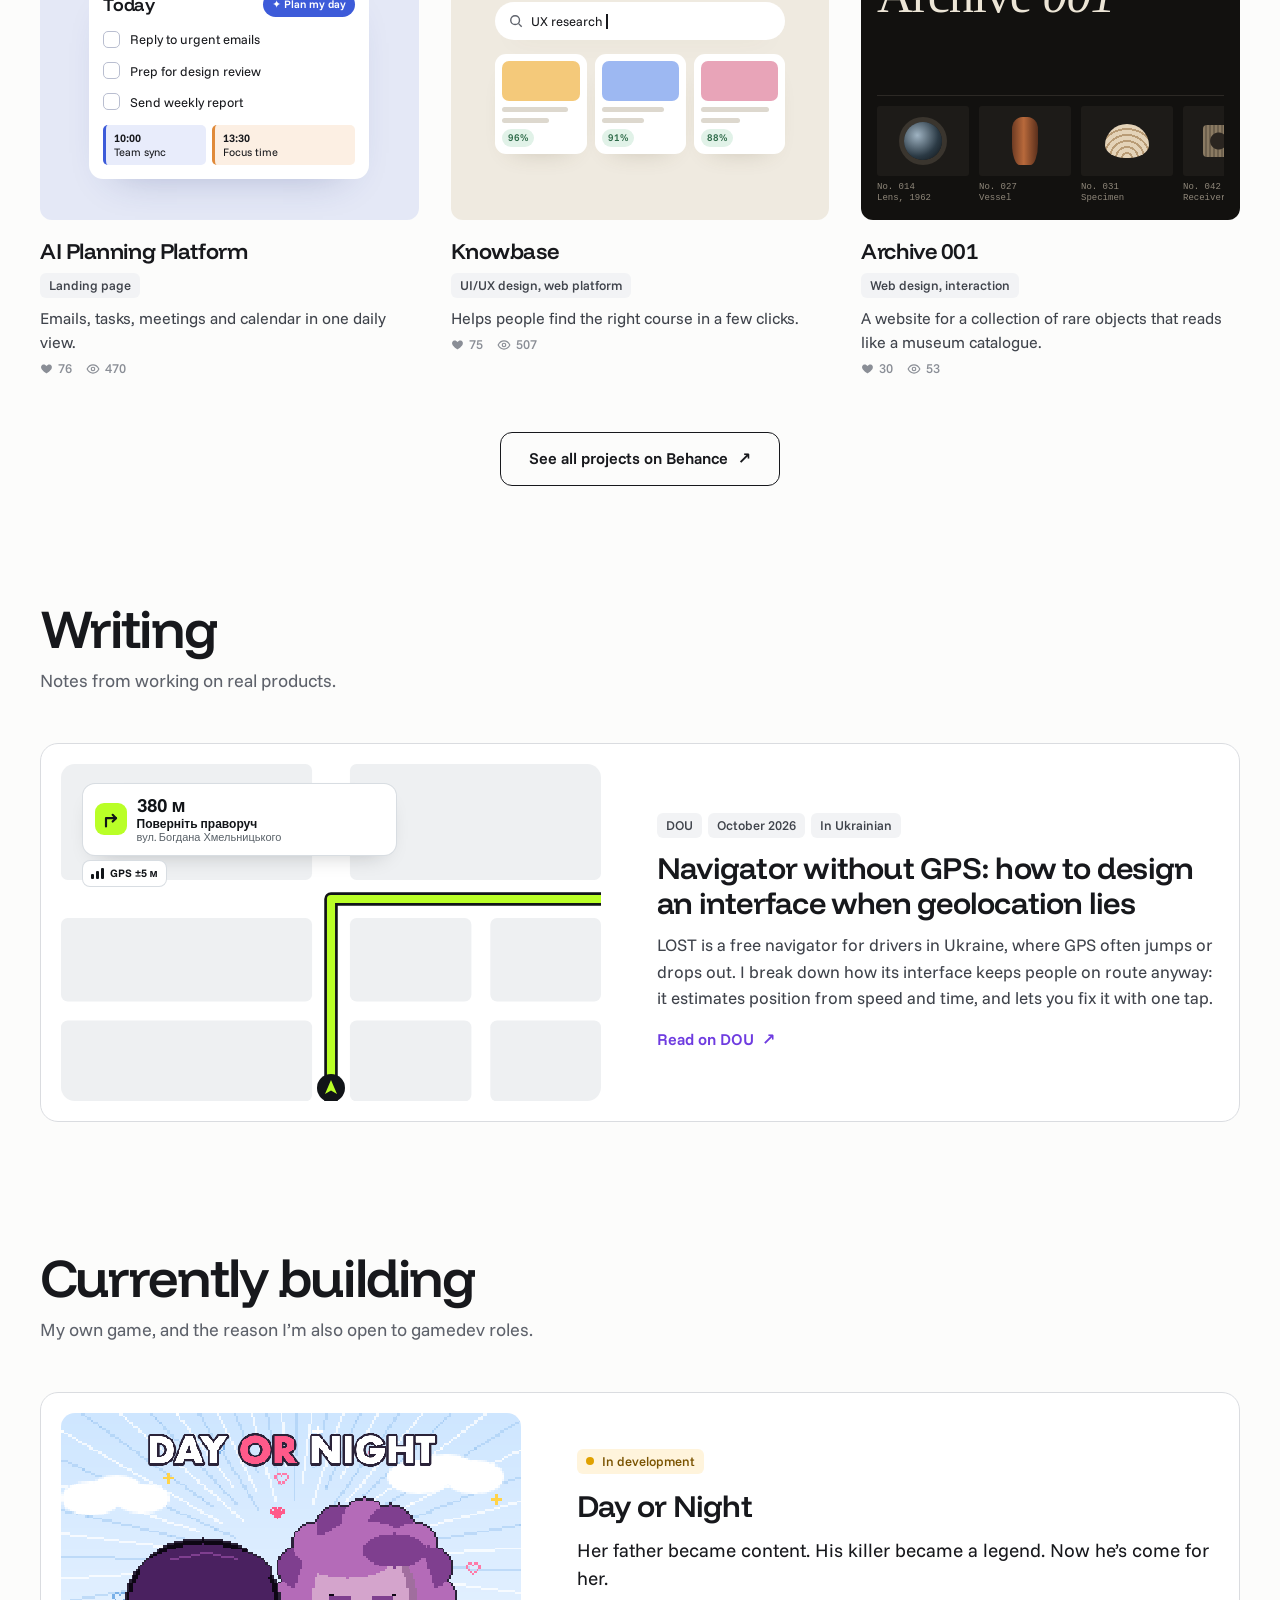
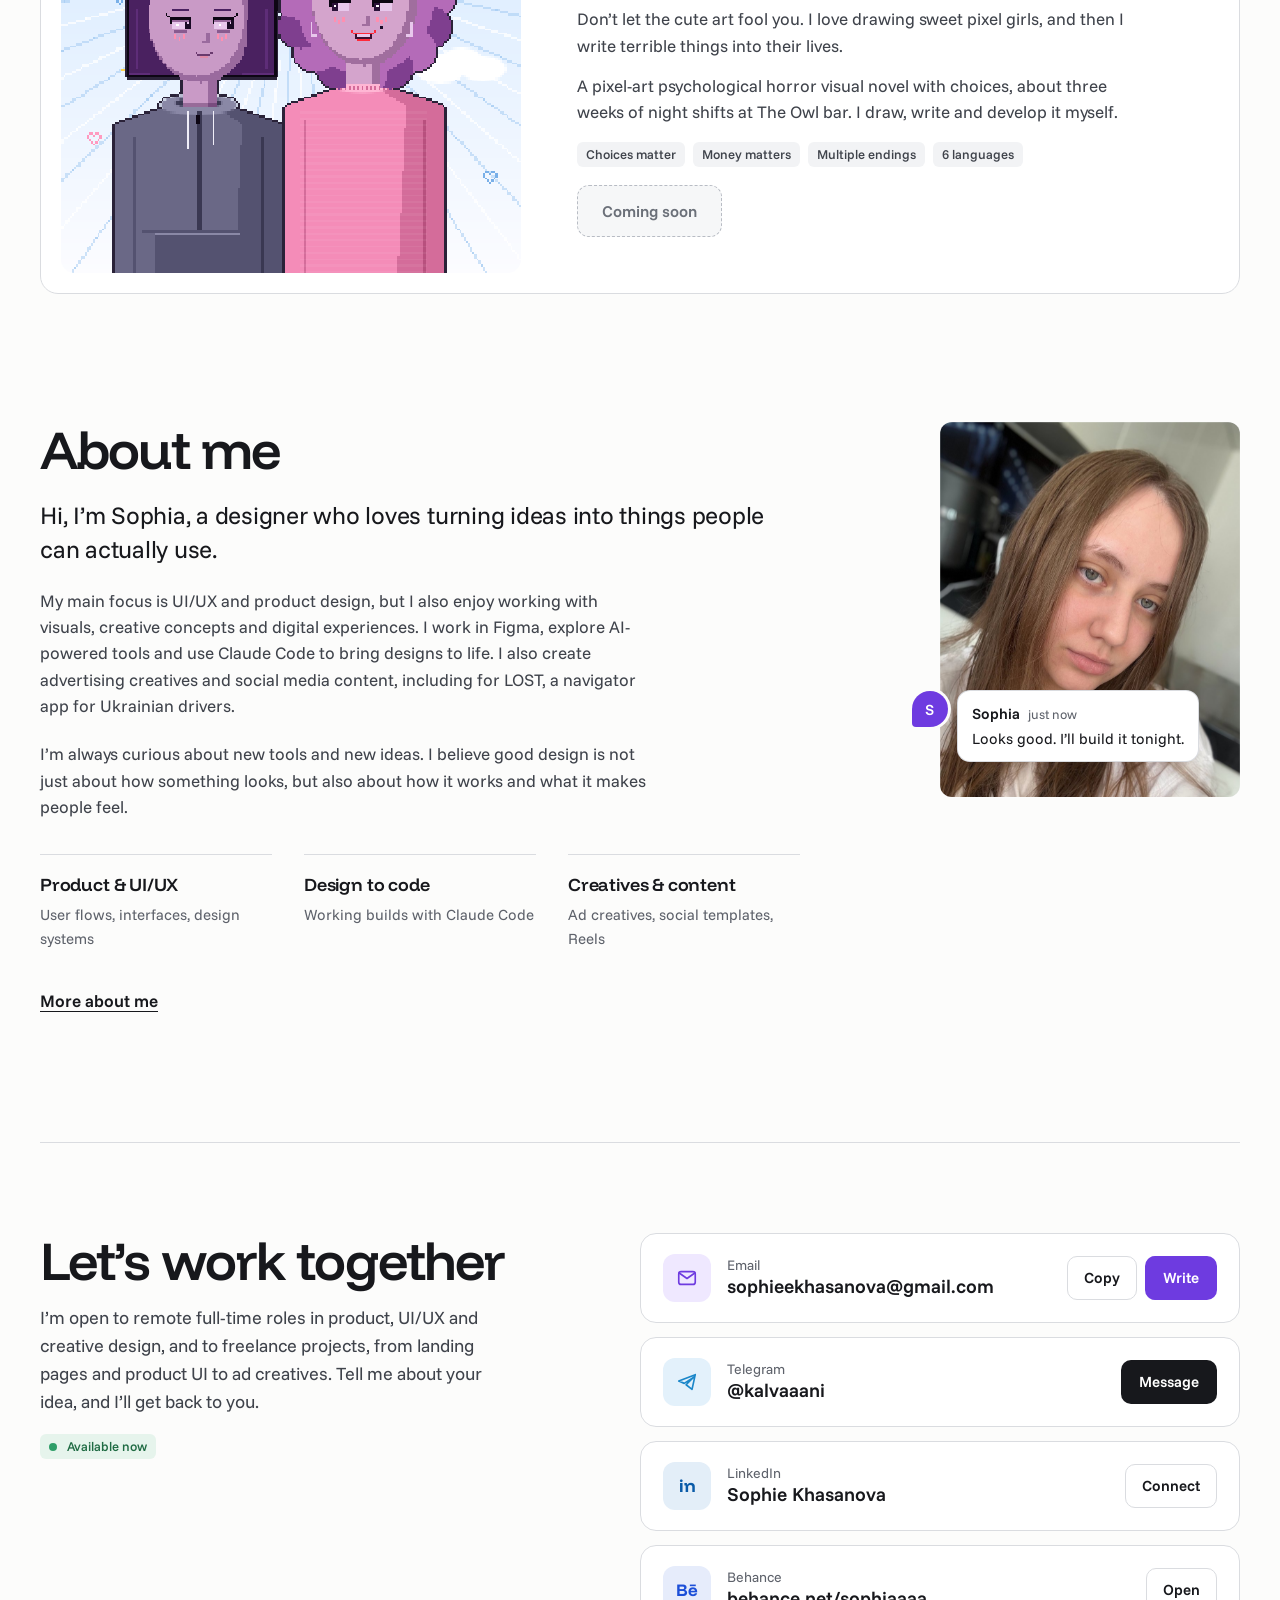
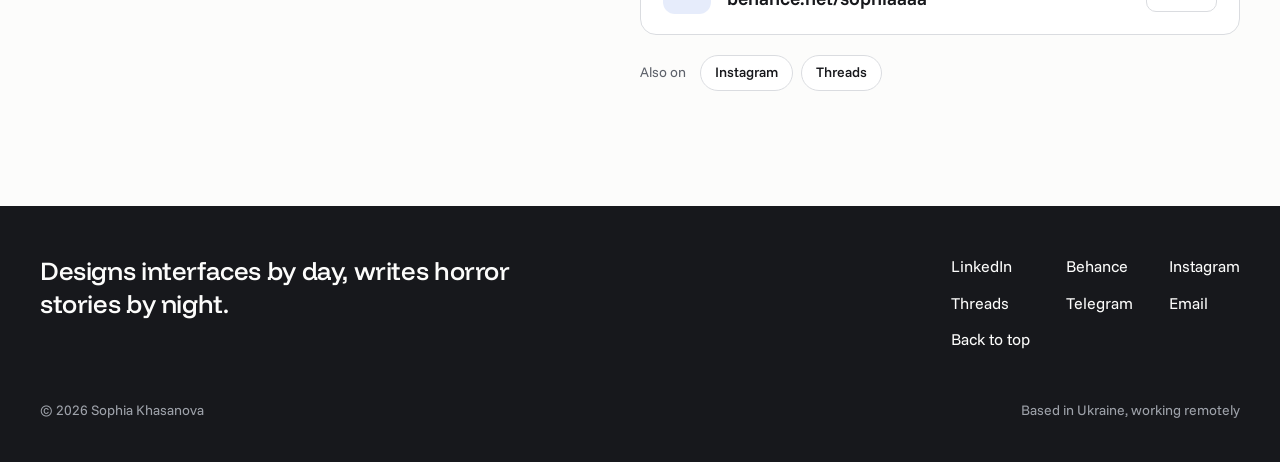
==== commit 969443c6: "Replace Foxu Box with Archive 001 case" ====
--- a/index.html
+++ b/index.html
@@ -17,194 +17,21 @@
 
 <link rel="preconnect" href="https://fonts.googleapis.com">
 <link href="https://fonts.googleapis.com/css2?family=Funnel+Display:wght@400;500;600;700;800&amp;family=Funnel+Sans:wght@400;500;600&amp;display=swap" rel="stylesheet">
-<style>
-body{margin:0;background:#FCFCFB}
-*{box-sizing:border-box}
-a{color:#17181C}a:hover{color:#6E3BE0}
-a:focus-visible,button:focus-visible,[tabindex]:focus-visible{outline:2px solid #1E6BFF;outline-offset:4px}
-::selection{background:#E7DDFF}
-
-/* hero load */
-.mask{display:block;overflow:hidden;padding-bottom:.08em;margin-bottom:-.08em}
-.line{display:block;transform:translateY(105%);animation:lineUp 1s cubic-bezier(.2,.8,.2,1) forwards}
-.l2{animation-delay:.12s}
-@keyframes lineUp{to{transform:none}}
-.fade{opacity:0;animation:fadeUp .8s cubic-bezier(.2,.8,.2,1) forwards}
-.f1{animation-delay:.45s}.f2{animation-delay:.6s}.f3{animation-delay:.75s}
-@keyframes fadeUp{from{opacity:0;transform:translateY(14px)}to{opacity:1;transform:none}}
-.draw{animation:draw .9s cubic-bezier(.65,0,.35,1) .7s both}
-@keyframes draw{from{clip-path:inset(0 100% 100% 0)}to{clip-path:inset(0 0 0 0)}}
-.pop{animation:pop .45s cubic-bezier(.2,1.4,.4,1) both}
-.p1{animation-delay:1.4s}.p2{animation-delay:1.55s}.p3{animation-delay:1.1s}
-@keyframes pop{from{opacity:0;transform:scale(.6)}to{opacity:1;transform:none}}
-
-/* design / build */
-.ov{opacity:0;transition:opacity .45s ease;pointer-events:none}
-.is-design .ov{opacity:1}
-.cta{transition:background .3s,transform .3s cubic-bezier(.2,.8,.2,1)}
-.cta:hover{background:#5A2BC4 !important;color:#fff !important;transform:translateY(-2px) !important}
-.seg{transition:background .25s,color .25s}
-
-/* scroll reveal */
-html{scroll-behavior:smooth}
-@supports (animation-timeline: view()){
-.rv,.rv2{animation:rv linear both;animation-timeline:view();animation-range:entry 0% cover 28%}
-@keyframes rv{from{opacity:0;transform:translateY(56px) scale(.985);filter:blur(6px)}to{opacity:1;transform:none;filter:none}}
-.wgrid > .case:nth-child(2),.rv2:nth-child(2){animation-range:entry 8% cover 32%}
-.wgrid > .case:nth-child(4),.rv2:nth-child(3){animation-range:entry 8% cover 32%}
-.wgrid > .case:nth-child(5),.rv2:nth-child(4){animation-range:entry 16% cover 36%}
-.par{animation:par linear both;animation-timeline:view();animation-range:cover}
-@keyframes par{from{transform:translateY(-8%)}to{transform:translateY(0)}}
-.pin{animation:pin linear both;animation-timeline:view();animation-range:entry 40% cover 45%}
-@keyframes pin{from{opacity:0;transform:translateY(16px) scale(.7) rotate(-4deg)}to{opacity:1;transform:none}}
-}
-@supports (animation-timeline: scroll()){
-.hdr{animation:hdr linear both;animation-timeline:scroll();animation-range:0 140px}
-@keyframes hdr{to{box-shadow:0 1px 0 #DADCE0}}
-}
-.case .mk{will-change:transform}
-.case:hover .mk{transform:translateY(-4px) scale(1.012)}
-.case > div:first-child{transition:filter .5s}
-.case:hover > div:first-child{filter:drop-shadow(0 22px 30px #17181C1f)}
-.crow{transition:border-color .25s,box-shadow .25s,transform .35s cubic-bezier(.2,.8,.2,1)}
-.crow:hover{transform:translateY(-2px)}
-.soc{transition:background .2s,color .2s,transform .25s cubic-bezier(.2,.8,.2,1)}
-.soc:hover{transform:translateY(-2px) !important}
-
-/* cases */
-.case{display:block;text-decoration:none;color:#17181C}
-.case:hover{color:#17181C}
-.case .mk{transition:transform .7s cubic-bezier(.2,.8,.2,1)}
-.case .wsel{opacity:0;transition:opacity .25s}
-.case:hover .wsel,.case:focus-visible .wsel{opacity:1}
-.case .go{transition:transform .35s cubic-bezier(.2,.8,.2,1)}
-.case:hover .go{transform:translateX(4px)}
-.mk *{animation-play-state:paused}
-.case:hover .mk *,.case:focus-visible .mk *{animation-play-state:running}
-@media (hover:none){.mk *{animation-play-state:running}}
-
-@keyframes breathe{0%,100%{transform:scale(1)}50%{transform:scale(1.22)}}
-@keyframes dot{0%,60%,100%{transform:none;opacity:.45}30%{transform:translateY(-5px);opacity:1}}
-@keyframes bar{0%,100%{transform:scaleY(1)}50%{transform:scaleY(.5)}}
-@keyframes check{0%,12%{background:#fff;border-color:#B9BED0}22%,82%{background:#3D5BD9;border-color:#3D5BD9}92%,100%{background:#fff;border-color:#B9BED0}}
-@keyframes tick{0%,12%{opacity:0}22%,82%{opacity:1}92%,100%{opacity:0}}
-@keyframes strike{0%,12%{background-size:0 2px}22%,82%{background-size:100% 2px}92%,100%{background-size:0 2px}}
-@keyframes caret{0%,49%{opacity:1}50%,100%{opacity:0}}
-@keyframes float{0%,100%{transform:none}50%{transform:translateY(-10px)}}
-@keyframes lid{0%,100%{transform:none}35%,70%{transform:translateY(-16px) rotate(-14deg)}}
-@keyframes hop{0%,100%{transform:none}35%,70%{transform:translateY(-6px)}}
-@keyframes reel{from{transform:translateY(0)}to{transform:translateY(-400%)}}
-@keyframes glow{0%,100%{box-shadow:0 0 0 0 #FFD23F00}50%{box-shadow:0 0 0 8px #FFD23F33}}
-
-.email .esel{opacity:0;transition:opacity .2s}
-.email:hover .esel,.email:focus-visible .esel{opacity:1}
-.wgrid{display:grid;grid-template-columns:repeat(6,minmax(0,1fr));gap:56px 32px}
-.w3{grid-column:span 3}.w2{grid-column:span 2}
-@media (max-width:1100px){.w2{grid-column:span 3}.w2:last-child{grid-column:span 6}.w2:last-child .mk{aspect-ratio:21/9 !important}}
-@media (max-width:900px){.w3,.w2,.w2:last-child{grid-column:span 6}.wgrid .mk,.wgrid .w2:last-child .mk{aspect-ratio:16/10 !important}}
-@media (max-width:640px){.wgrid .mk,.wgrid .w2:last-child .mk{aspect-ratio:auto !important;min-height:240px;padding:24px 16px !important}}
-@media (min-width:641px){.wgrid .mk{overflow:hidden}}
-.allbtn{transition:background .3s,color .3s}
-.allbtn:hover{background:#17181C !important;color:#fff !important}
-.article{transition:border-color .3s}
-.article:hover{border-color:#B8BCC4}
-@keyframes lostDrive{0%{left:50%;top:96%;transform:translate(-50%,-50%) rotate(0deg)}50%{left:50%;top:40%;transform:translate(-50%,-50%) rotate(0deg)}58%{left:50%;top:40%;transform:translate(-50%,-50%) rotate(90deg)}100%{left:96%;top:40%;transform:translate(-50%,-50%) rotate(90deg)}}
-@keyframes gpsA{0%,35%{opacity:1}42%,88%{opacity:0}95%,100%{opacity:1}}
-@keyframes gpsB{0%,35%{opacity:0}42%,88%{opacity:1}95%,100%{opacity:0}}
-@keyframes drive{0%{offset-distance:0%}85%,100%{offset-distance:100%}}
-.crow:hover{border-color:#B8BCC4;box-shadow:0 12px 28px -18px #17181C40}
-.cbtn{transition:background .2s,border-color .2s}
-.cbtn:hover{background:#F2F3F5 !important;border-color:#B8BCC4 !important;color:#17181C !important}
-.cbtn-main{transition:background .2s,transform .2s}
-.cbtn-main:hover{color:#fff !important;transform:translateY(-1px) !important}
-@keyframes rain{to{transform:translateY(200px)}}
-@keyframes neon{0%,100%{opacity:1}88%{opacity:.35}90%{opacity:1}94%{opacity:.5}96%{opacity:1}}
-.hsoc{display:flex}
-.soc:hover{background:#EEF0F2 !important;color:#6E3BE0 !important}
-@media (max-width:760px){.hsoc{display:none}}
-.mk .hide-sm{display:flex}
-@media (max-width:640px){.mk .hide-sm{display:none}}
-
-
-/* mobile */
-@media (max-width:640px){
-.hdr{padding:12px 20px !important;gap:10px 16px !important}
-.hdr nav{order:3;width:100%;gap:22px !important;font-size:15px !important}
-.hcta{height:42px !important;padding:0 18px !important;font-size:15px !important}
-main > section, body section, footer > div{padding-left:20px !important;padding-right:20px !important}
-.vhint{display:none}
-.crow > span[aria-hidden]{display:none !important}
-.crow{padding:18px !important}
-.gimg{min-height:0 !important;height:auto !important;aspect-ratio:4/3}
-.st{display:grid !important;grid-template-columns:40px 1fr;column-gap:16px;row-gap:4px}
-.st .stn{grid-row:span 2;margin:0 !important}
-.fact{transform:none !important}
-.ctab a{flex:1 1 100%;justify-content:center}
-footer nav{grid-template-columns:repeat(2,auto) !important}
-.sk{padding:22px !important}
-}
-@media (prefers-reduced-motion: reduce){
-.line,.fade,.draw,.pop{animation:none;transform:none;opacity:1;clip-path:none}
-.rv,.rv2,.par,.pin,.hdr{animation:none}
-html{scroll-behavior:auto}
-.case:hover .mk,.crow:hover,.soc:hover{transform:none !important}
-.mk *{animation:none !important}
-.ov,.cta,.seg,.case .mk,.case .wsel,.case .go{transition:none}
-}
-
-.hcta{transition:background .3s,transform .3s cubic-bezier(.2,.8,.2,1),box-shadow .3s}
-.hcta:hover{background:#5A2BC4 !important;color:#fff !important;transform:translateY(-1px) !important;box-shadow:0 12px 24px -10px #6E3BE0CC !important}
-.hdot{width:8px;height:8px;border-radius:50%;background:#3DDC84;box-shadow:0 0 0 0 #3DDC8466;animation:hping 2.2s ease-out infinite}
-@keyframes hping{0%{box-shadow:0 0 0 0 #3DDC8488}70%,100%{box-shadow:0 0 0 7px #3DDC8400}}
-.harr{transition:transform .35s cubic-bezier(.2,.8,.2,1)}
-.hcta:hover .harr{transform:translateX(3px)}
-.schip{transition:border-color .2s,color .2s,transform .25s cubic-bezier(.2,.8,.2,1)}
-.schip:hover{border-color:#6E3BE0 !important;color:#6E3BE0 !important;transform:translateY(-2px) !important}
-section[id]{scroll-margin-top:104px}
-@media (max-width:640px){section[id]{scroll-margin-top:124px}}
-@media (prefers-reduced-motion: reduce){.hdot{animation:none}.hcta:hover,.schip:hover{transform:none !important}}
-
-.bst{display:flex;gap:14px;color:#8A8E96;font-size:13px;font-weight:500;line-height:1}
-.bst span{display:inline-flex;align-items:center;gap:5px}
-
-/* mobile polish v2 */
-.mk.off *{animation-play-state:paused !important}
-@media (max-width:760px){
-.rv,.rv2,.par,.pin,.tlfill,.tldot,.st .stn,.hdr{animation:none !important}
-img.par{height:100% !important}
-.hdr{background:#FCFCFB !important;backdrop-filter:none !important;-webkit-backdrop-filter:none !important;box-shadow:0 1px 0 #E6E7EA;transition:transform .35s cubic-bezier(.2,.8,.2,1)}
-.hdr.hid{transform:translateY(-102%)}
-.js-io .rv,.js-io .rv2{opacity:0;transform:translateY(18px);transition:opacity .6s cubic-bezier(.2,.8,.2,1),transform .6s cubic-bezier(.2,.8,.2,1)}
-.js-io .rv.in,.js-io .rv2.in{opacity:1;transform:none}
-.case .mk,.case:hover .mk{transform:none !important;will-change:auto !important}
-.case:hover > div:first-child{filter:none}
-.wsel,.sksel{display:none !important}
-.sk:hover,.fact:hover,.crow:hover,.sk:hover .skic{transform:none !important}
-.pin,.pop.p2[style*="left:-28px"]{left:12px !important;right:12px;bottom:14px !important;max-width:none !important}
-.ov[style*="inset:-14px"]{inset:-10px -8px !important}
-.line{text-wrap:balance}
-.vbar{justify-content:flex-start !important;margin-bottom:44px !important}
-.crow > span:nth-child(2){flex:1 1 0 !important}
-.crow.cmail > span:nth-child(2),.crow.cmail > span:last-child{flex:1 1 100% !important}
-.crow.cmail > span:last-child > *{flex:1;justify-content:center}
-}
-
-@media (max-width:900px){.gwrap{flex:1 1 100% !important;max-width:none !important}.gimg{min-height:0 !important;height:auto !important;aspect-ratio:4/3;object-position:center top !important}}
-</style>
+<link rel="stylesheet" href="css/style.css">
 
 </head>
 <body>
 
-<div style="background:#FCFCFB;color:#17181C;font-family:'Funnel Sans',system-ui,sans-serif;font-size:17px;line-height:1.55;overflow-x:clip">
-
-<header id="top" class="hdr" style="position:sticky;top:0;z-index:30;padding:16px max(40px,calc((100% - 1240px) / 2));display:flex;align-items:center;gap:16px 32px;flex-wrap:wrap;background:#FCFCFBE0;backdrop-filter:blur(14px);-webkit-backdrop-filter:blur(14px)">
+<div class="page">
+
+<header id="top" class="hdr">
 <span style="font-family:'Funnel Display',sans-serif;font-weight:600;font-size:19px;letter-spacing:-0.01em;margin-right:auto">Sophia Khasanova</span>
-<nav style="display:flex;gap:28px;font-size:16px">
-<a href="#work" style="text-decoration:none">Work</a>
-<a href="#writing" style="text-decoration:none">Writing</a>
-<a href="#about" style="text-decoration:none">About</a>
+<nav class="main-nav">
+<a class="plain-link" href="#work">Work</a>
+<a class="plain-link" href="#writing">Writing</a>
+<a class="plain-link" href="#about">About</a>
 </nav>
-<a href="#contact" class="hcta" style="display:inline-flex;align-items:center;gap:8px;height:48px;padding:0 24px;border-radius:12px;background:#6E3BE0;color:#fff;text-decoration:none;font-weight:600;font-size:16px;box-shadow:0 8px 20px -10px #6E3BE0AA">Say hi<svg class="harr" width="16" height="16" viewBox="0 0 24 24" fill="none" stroke="currentColor" stroke-width="2.2" stroke-linecap="round" stroke-linejoin="round" aria-hidden="true"><path d="M5 12h14M13 6l6 6-6 6"></path></svg></a>
+<a href="#contact" class="hcta">Say hi<svg class="harr" width="16" height="16" viewBox="0 0 24 24" fill="none" stroke="currentColor" stroke-width="2.2" stroke-linecap="round" stroke-linejoin="round" aria-hidden="true"><path d="M5 12h14M13 6l6 6-6 6"></path></svg></a>
 </header>
 
 <section class="is-design" data-mode style="max-width:1320px;margin:0 auto;padding:clamp(48px,8vw,112px) 40px clamp(72px,10vw,140px)">
@@ -233,7 +60,7 @@
 
 <div style="display:flex;flex-wrap:wrap;gap:40px 64px;align-items:flex-end;justify-content:space-between;margin-top:clamp(56px,7vw,88px)">
 <p class="fade f1" style="margin:0;max-width:34em;font-size:clamp(18px,1.5vw,21px);color:#3F434B">Product and UI/UX designer from Ukraine. I design clear interfaces, bring them to life with Claude Code, and create ad creatives and social media content. Open to remote roles and freelance.</p>
-<div class="fade f2" style="position:relative">
+<div class="rel fade f2">
 <div class="ov" aria-hidden="true" style="position:absolute;inset:-7px;border:1.5px solid #7B3FE4;border-radius:4px">
 <span class="pop p2" style="position:absolute;left:-1.5px;top:-27px;background:#7B3FE4;color:#fff;font-size:12px;font-weight:500;padding:3px 8px;border-radius:4px 4px 4px 0;display:flex;gap:5px;align-items:center;white-space:nowrap;transform-origin:left bottom"><svg width="10" height="10" viewBox="0 0 10 10" fill="#fff" aria-hidden="true"><path d="M5 0l2 2-2 2-2-2zM8 3l2 2-2 2-2-2zM2 3l2 2-2 2-2-2zM5 6l2 2-2 2-2-2z"></path></svg>Button / Primary</span>
 </div>
@@ -242,17 +69,17 @@
 </div>
 </section>
 
-<section id="work" style="max-width:1320px;margin:0 auto;padding:0 40px clamp(72px,9vw,120px)">
-<div class="rv" style="margin-bottom:48px">
-<h2 style="margin:0;font-family:'Funnel Display',sans-serif;font-weight:600;font-size:clamp(36px,4.2vw,60px);letter-spacing:-0.035em;line-height:1">Work</h2>
-<p style="margin:12px 0 0;color:#5E626B;font-size:18px;max-width:34em">Product, UI/UX and brand projects. Each card opens the full case on Behance.</p>
+<section class="section-sm" id="work">
+<div class="mb-48 rv">
+<h2 class="section-title">Work</h2>
+<p class="section-sub">Product, UI/UX and brand projects. Each card opens the full case on Behance.</p>
 </div>
 <div class="wgrid">
 
 <!-- 1 Mentora -->
 <a class="case rv w3" href="https://www.behance.net/gallery/240917975/Mental-Health-Support-Platform-UIUX-Design" target="_blank" rel="noopener">
-<div style="position:relative">
-<div style="border-radius:12px;overflow:hidden">
+<div class="rel">
+<div class="rounded">
 <div class="mk" role="img" aria-label="Illustration of Mentora: a breathing exercise and a supportive chat" style="aspect-ratio:3/2;background:#ECE7F8;display:flex;align-items:center;justify-content:center;gap:32px;padding:20px">
 <div class="hide-sm" style="flex-direction:column;align-items:center;gap:12px">
 <div style="width:118px;height:118px;border-radius:50%;background:#D9CFF5;display:flex;align-items:center;justify-content:center;animation:breathe 5s ease-in-out infinite">
@@ -263,11 +90,11 @@
 <div style="width:min(100%,290px);background:#FFFFFF;border-radius:18px;padding:14px;display:flex;flex-direction:column;gap:8px;box-shadow:0 20px 40px -26px #3B2A7A55;font-size:13px">
 <div style="display:flex;align-items:center;gap:8px;padding-bottom:6px;border-bottom:1px solid #EFEBF8">
 <span style="width:26px;height:26px;border-radius:50%;background:#6E4FD8"></span>
-<span style="display:flex;flex-direction:column;line-height:1.2"><span style="font-weight:600">Mentora</span><span style="font-size:11px;color:#3C8B5A">online</span></span>
-</div>
-<span style="align-self:flex-start;background:#F2EEFB;border-radius:12px 12px 12px 4px;padding:7px 11px">How are you feeling today?</span>
+<span style="display:flex;flex-direction:column;line-height:1.2"><span class="bold">Mentora</span><span style="font-size:11px;color:#3C8B5A">online</span></span>
+</div>
+<span class="bubble">How are you feeling today?</span>
 <span style="align-self:flex-end;background:#6E4FD8;color:#fff;border-radius:12px 12px 4px 12px;padding:7px 11px">Not great, honestly.</span>
-<span style="align-self:flex-start;background:#F2EEFB;border-radius:12px 12px 12px 4px;padding:7px 11px">That’s okay. I’m here to listen.</span>
+<span class="bubble">That’s okay. I’m here to listen.</span>
 <span style="align-self:flex-start;display:flex;gap:4px;background:#F2EEFB;border-radius:12px;padding:10px 12px">
 <span style="width:6px;height:6px;border-radius:50%;background:#6E4FD8;animation:dot 1.2s infinite"></span>
 <span style="width:6px;height:6px;border-radius:50%;background:#6E4FD8;animation:dot 1.2s .15s infinite"></span>
@@ -276,20 +103,20 @@
 </div>
 </div>
 </div>
-<div class="wsel" aria-hidden="true" style="position:absolute;inset:-6px;border:1.5px solid #1E6BFF;border-radius:16px;pointer-events:none"><span style="position:absolute;left:-1.5px;top:-27px;background:#1E6BFF;color:#fff;font-size:12px;font-weight:500;padding:3px 8px;border-radius:4px 4px 4px 0">Mentora</span></div>
-</div>
-<div style="margin-top:18px;display:flex;flex-direction:column;gap:8px">
-<h3 style="margin:0;font-family:'Funnel Display',sans-serif;font-weight:600;font-size:22px;letter-spacing:-0.02em;line-height:1.2">Mentora</h3>
-<span style="align-self:flex-start;display:inline-flex;align-items:center;background:#F2F3F5;color:#3F434B;font-size:13px;font-weight:500;line-height:1;padding:6px 9px;border-radius:6px">UI/UX design, web platform</span>
-<p style="margin:0;color:#3F434B;font-size:16px;line-height:1.5">A calm space where teens can ask for help without feeling judged.</p>
+<div class="wsel" aria-hidden="true"><span class="sel-label">Mentora</span></div>
+</div>
+<div class="stack-8">
+<h3 class="card-title">Mentora</h3>
+<span class="tag">UI/UX design, web platform</span>
+<p class="card-text">A calm space where teens can ask for help without feeling judged.</p>
 <span class="bst" aria-label="176 appreciations and 713 views on Behance"><span><svg width="13" height="13" viewBox="0 0 24 24" fill="currentColor" aria-hidden="true"><path d="M12 21s-7.5-4.6-9.5-9.2C1 8.3 3.3 4.5 7 4.5c2.1 0 3.6 1.1 5 2.8 1.4-1.7 2.9-2.8 5-2.8 3.7 0 6 3.8 4.5 7.3C19.5 16.4 12 21 12 21z"/></svg>176</span><span><svg width="14" height="14" viewBox="0 0 24 24" fill="none" stroke="currentColor" stroke-width="2" aria-hidden="true"><path d="M2 12s3.6-7 10-7 10 7 10 7-3.6 7-10 7S2 12 2 12z"/><circle cx="12" cy="12" r="3"/></svg>713</span></span>
 </div>
 </a>
 
 <!-- 2 Energy -->
 <a class="case rv w3" href="https://www.behance.net/gallery/240399627/Energy-Management-Platform-UIUX-Design" target="_blank" rel="noopener">
-<div style="position:relative">
-<div style="border-radius:12px;overflow:hidden">
+<div class="rel">
+<div class="rounded">
 <div class="mk" role="img" aria-label="Illustration of an energy dashboard with a weekly bar chart" style="aspect-ratio:3/2;background:#DFEDE6;display:flex;align-items:center;justify-content:center;padding:20px">
 <div style="width:min(100%,320px);background:#FFFFFF;border-radius:16px;padding:16px;box-shadow:0 20px 40px -26px #1F4D3A55;display:flex;flex-direction:column;gap:14px">
 <div style="display:flex;justify-content:space-between;align-items:flex-start;gap:12px">
@@ -309,93 +136,96 @@
 </div>
 </div>
 </div>
-<div class="wsel" aria-hidden="true" style="position:absolute;inset:-6px;border:1.5px solid #1E6BFF;border-radius:16px;pointer-events:none"><span style="position:absolute;left:-1.5px;top:-27px;background:#1E6BFF;color:#fff;font-size:12px;font-weight:500;padding:3px 8px;border-radius:4px 4px 4px 0;white-space:nowrap">Energy Management Platform</span></div>
-</div>
-<div style="margin-top:18px;display:flex;flex-direction:column;gap:8px">
-<h3 style="margin:0;font-family:'Funnel Display',sans-serif;font-weight:600;font-size:22px;letter-spacing:-0.02em;line-height:1.2">Energy Management Platform</h3>
-<span style="align-self:flex-start;display:inline-flex;align-items:center;background:#F2F3F5;color:#3F434B;font-size:13px;font-weight:500;line-height:1;padding:6px 9px;border-radius:6px">UI/UX design, web and mobile</span>
-<p style="margin:0;color:#3F434B;font-size:16px;line-height:1.5">Turns complex energy data into dashboards you can read at a glance.</p>
+<div class="wsel" aria-hidden="true"><span class="sel-label-nw">Energy Management Platform</span></div>
+</div>
+<div class="stack-8">
+<h3 class="card-title">Energy Management Platform</h3>
+<span class="tag">UI/UX design, web and mobile</span>
+<p class="card-text">Turns complex energy data into dashboards you can read at a glance.</p>
 <span class="bst" aria-label="130 appreciations and 726 views on Behance"><span><svg width="13" height="13" viewBox="0 0 24 24" fill="currentColor" aria-hidden="true"><path d="M12 21s-7.5-4.6-9.5-9.2C1 8.3 3.3 4.5 7 4.5c2.1 0 3.6 1.1 5 2.8 1.4-1.7 2.9-2.8 5-2.8 3.7 0 6 3.8 4.5 7.3C19.5 16.4 12 21 12 21z"/></svg>130</span><span><svg width="14" height="14" viewBox="0 0 24 24" fill="none" stroke="currentColor" stroke-width="2" aria-hidden="true"><path d="M2 12s3.6-7 10-7 10 7 10 7-3.6 7-10 7S2 12 2 12z"/><circle cx="12" cy="12" r="3"/></svg>726</span></span>
 </div>
 </a>
 
 <!-- 3 AI Planning -->
 <a class="case rv w2" href="https://www.behance.net/gallery/251711551/AI-Planning-Platform-Landing-Page" target="_blank" rel="noopener">
-<div style="position:relative">
-<div style="border-radius:12px;overflow:hidden">
+<div class="rel">
+<div class="rounded">
 <div class="mk" role="img" aria-label="Illustration of an AI planner checking off the day's tasks" style="aspect-ratio:4/3;background:#E4E8F6;display:flex;align-items:center;justify-content:center;padding:18px">
 <div style="width:min(100%,280px);background:#FFFFFF;border-radius:14px;padding:14px;box-shadow:0 20px 40px -26px #26357A55;display:flex;flex-direction:column;gap:11px;font-size:13px">
 <div style="display:flex;justify-content:space-between;align-items:center">
 <span style="font-family:'Funnel Display',sans-serif;font-weight:600;font-size:18px;letter-spacing:-0.02em">Today</span>
 <span style="background:#3D5BD9;color:#fff;font-size:11px;font-weight:600;padding:4px 9px;border-radius:999px">✦ Plan my day</span>
 </div>
-<span style="display:flex;align-items:center;gap:10px"><span style="position:relative;flex:none;width:17px;height:17px;border-radius:5px;border:1.5px solid #B9BED0;animation:check 4s infinite"><svg width="17" height="17" viewBox="0 0 20 20" style="position:absolute;left:-1.5px;top:-1.5px;animation:tick 4s infinite" fill="none" stroke="#fff" stroke-width="2.4" stroke-linecap="round" stroke-linejoin="round"><path d="M5.5 10.5l3 3 6-7"></path></svg></span><span style="background:linear-gradient(#17181C,#17181C) 0 55%/0 1.5px no-repeat;animation:strike 4s infinite">Reply to urgent emails</span></span>
-<span style="display:flex;align-items:center;gap:10px"><span style="position:relative;flex:none;width:17px;height:17px;border-radius:5px;border:1.5px solid #B9BED0;animation:check 4s .5s infinite"><svg width="17" height="17" viewBox="0 0 20 20" style="position:absolute;left:-1.5px;top:-1.5px;animation:tick 4s .5s infinite" fill="none" stroke="#fff" stroke-width="2.4" stroke-linecap="round" stroke-linejoin="round"><path d="M5.5 10.5l3 3 6-7"></path></svg></span><span style="background:linear-gradient(#17181C,#17181C) 0 55%/0 1.5px no-repeat;animation:strike 4s .5s infinite">Prep for design review</span></span>
-<span style="display:flex;align-items:center;gap:10px"><span style="position:relative;flex:none;width:17px;height:17px;border-radius:5px;border:1.5px solid #B9BED0;animation:check 4s 1s infinite"><svg width="17" height="17" viewBox="0 0 20 20" style="position:absolute;left:-1.5px;top:-1.5px;animation:tick 4s 1s infinite" fill="none" stroke="#fff" stroke-width="2.4" stroke-linecap="round" stroke-linejoin="round"><path d="M5.5 10.5l3 3 6-7"></path></svg></span><span style="background:linear-gradient(#17181C,#17181C) 0 55%/0 1.5px no-repeat;animation:strike 4s 1s infinite">Send weekly report</span></span>
+<span class="row-10"><span style="position:relative;flex:none;width:17px;height:17px;border-radius:5px;border:1.5px solid #B9BED0;animation:check 4s infinite"><svg width="17" height="17" viewBox="0 0 20 20" style="position:absolute;left:-1.5px;top:-1.5px;animation:tick 4s infinite" fill="none" stroke="#fff" stroke-width="2.4" stroke-linecap="round" stroke-linejoin="round"><path d="M5.5 10.5l3 3 6-7"></path></svg></span><span style="background:linear-gradient(#17181C,#17181C) 0 55%/0 1.5px no-repeat;animation:strike 4s infinite">Reply to urgent emails</span></span>
+<span class="row-10"><span style="position:relative;flex:none;width:17px;height:17px;border-radius:5px;border:1.5px solid #B9BED0;animation:check 4s .5s infinite"><svg width="17" height="17" viewBox="0 0 20 20" style="position:absolute;left:-1.5px;top:-1.5px;animation:tick 4s .5s infinite" fill="none" stroke="#fff" stroke-width="2.4" stroke-linecap="round" stroke-linejoin="round"><path d="M5.5 10.5l3 3 6-7"></path></svg></span><span style="background:linear-gradient(#17181C,#17181C) 0 55%/0 1.5px no-repeat;animation:strike 4s .5s infinite">Prep for design review</span></span>
+<span class="row-10"><span style="position:relative;flex:none;width:17px;height:17px;border-radius:5px;border:1.5px solid #B9BED0;animation:check 4s 1s infinite"><svg width="17" height="17" viewBox="0 0 20 20" style="position:absolute;left:-1.5px;top:-1.5px;animation:tick 4s 1s infinite" fill="none" stroke="#fff" stroke-width="2.4" stroke-linecap="round" stroke-linejoin="round"><path d="M5.5 10.5l3 3 6-7"></path></svg></span><span style="background:linear-gradient(#17181C,#17181C) 0 55%/0 1.5px no-repeat;animation:strike 4s 1s infinite">Send weekly report</span></span>
 <div style="display:flex;gap:6px;margin-top:2px">
-<span style="flex:2;background:#E8ECFB;border-left:3px solid #3D5BD9;border-radius:5px;padding:6px 8px;font-size:11px;line-height:1.3"><b style="display:block">10:00</b>Team sync</span>
-<span style="flex:3;background:#FCEFE3;border-left:3px solid #E08A3A;border-radius:5px;padding:6px 8px;font-size:11px;line-height:1.3"><b style="display:block">13:30</b>Focus time</span>
-</div>
-</div>
-</div>
-</div>
-<div class="wsel" aria-hidden="true" style="position:absolute;inset:-6px;border:1.5px solid #1E6BFF;border-radius:16px;pointer-events:none"><span style="position:absolute;left:-1.5px;top:-27px;background:#1E6BFF;color:#fff;font-size:12px;font-weight:500;padding:3px 8px;border-radius:4px 4px 4px 0;white-space:nowrap">AI Planning Platform</span></div>
-</div>
-<div style="margin-top:18px;display:flex;flex-direction:column;gap:8px">
-<h3 style="margin:0;font-family:'Funnel Display',sans-serif;font-weight:600;font-size:22px;letter-spacing:-0.02em;line-height:1.2">AI Planning Platform</h3>
-<span style="align-self:flex-start;display:inline-flex;align-items:center;background:#F2F3F5;color:#3F434B;font-size:13px;font-weight:500;line-height:1;padding:6px 9px;border-radius:6px">Landing page</span>
-<p style="margin:0;color:#3F434B;font-size:16px;line-height:1.5">Emails, tasks, meetings and calendar in one daily view.</p>
+<span style="flex:2;background:#E8ECFB;border-left:3px solid #3D5BD9;border-radius:5px;padding:6px 8px;font-size:11px;line-height:1.3"><b class="block">10:00</b>Team sync</span>
+<span style="flex:3;background:#FCEFE3;border-left:3px solid #E08A3A;border-radius:5px;padding:6px 8px;font-size:11px;line-height:1.3"><b class="block">13:30</b>Focus time</span>
+</div>
+</div>
+</div>
+</div>
+<div class="wsel" aria-hidden="true"><span class="sel-label-nw">AI Planning Platform</span></div>
+</div>
+<div class="stack-8">
+<h3 class="card-title">AI Planning Platform</h3>
+<span class="tag">Landing page</span>
+<p class="card-text">Emails, tasks, meetings and calendar in one daily view.</p>
 <span class="bst" aria-label="76 appreciations and 470 views on Behance"><span><svg width="13" height="13" viewBox="0 0 24 24" fill="currentColor" aria-hidden="true"><path d="M12 21s-7.5-4.6-9.5-9.2C1 8.3 3.3 4.5 7 4.5c2.1 0 3.6 1.1 5 2.8 1.4-1.7 2.9-2.8 5-2.8 3.7 0 6 3.8 4.5 7.3C19.5 16.4 12 21 12 21z"/></svg>76</span><span><svg width="14" height="14" viewBox="0 0 24 24" fill="none" stroke="currentColor" stroke-width="2" aria-hidden="true"><path d="M2 12s3.6-7 10-7 10 7 10 7-3.6 7-10 7S2 12 2 12z"/><circle cx="12" cy="12" r="3"/></svg>470</span></span>
 </div>
 </a>
 
 <!-- 4 Knowbase -->
 <a class="case rv w2" href="https://www.behance.net/gallery/245199261/Online-Learning-Platform-UIUX-Design" target="_blank" rel="noopener">
-<div style="position:relative">
-<div style="border-radius:12px;overflow:hidden">
+<div class="rel">
+<div class="rounded">
 <div class="mk" role="img" aria-label="Illustration of Knowbase search with matched course cards" style="aspect-ratio:4/3;background:#EFEAE0;display:flex;flex-direction:column;align-items:center;justify-content:center;gap:14px;padding:18px">
 <div style="width:min(100%,290px);background:#FFFFFF;border-radius:999px;padding:9px 14px;display:flex;align-items:center;gap:8px;box-shadow:0 12px 26px -18px #5A4A2A55;font-size:13px">
 <svg width="14" height="14" viewBox="0 0 16 16" fill="none" stroke="#5E626B" stroke-width="1.6" aria-hidden="true"><circle cx="7" cy="7" r="5"></circle><path d="M11 11l3.5 3.5"></path></svg>
 <span>UX research</span><span style="width:1.5px;height:15px;background:#17181C;margin-left:-5px;animation:caret 1s steps(1) infinite"></span>
 </div>
 <div style="display:flex;gap:8px;width:min(100%,290px)">
-<span style="flex:1;background:#FFFFFF;border-radius:11px;padding:7px;display:flex;flex-direction:column;gap:6px;box-shadow:0 12px 26px -18px #5A4A2A55;animation:float 2.4s ease-in-out infinite"><span style="height:40px;border-radius:7px;background:#F4C97A"></span><span style="height:5px;width:85%;border-radius:3px;background:#DDD8CE"></span><span style="height:5px;width:60%;border-radius:3px;background:#DDD8CE"></span><span style="align-self:flex-start;font-size:10px;font-weight:600;color:#2F6B4A;background:#E1F2E8;padding:1px 6px;border-radius:999px">96%</span></span>
-<span style="flex:1;background:#FFFFFF;border-radius:11px;padding:7px;display:flex;flex-direction:column;gap:6px;box-shadow:0 12px 26px -18px #5A4A2A55;animation:float 2.4s .3s ease-in-out infinite"><span style="height:40px;border-radius:7px;background:#9DB8F2"></span><span style="height:5px;width:80%;border-radius:3px;background:#DDD8CE"></span><span style="height:5px;width:55%;border-radius:3px;background:#DDD8CE"></span><span style="align-self:flex-start;font-size:10px;font-weight:600;color:#2F6B4A;background:#E1F2E8;padding:1px 6px;border-radius:999px">91%</span></span>
-<span style="flex:1;background:#FFFFFF;border-radius:11px;padding:7px;display:flex;flex-direction:column;gap:6px;box-shadow:0 12px 26px -18px #5A4A2A55;animation:float 2.4s .6s ease-in-out infinite"><span style="height:40px;border-radius:7px;background:#E8A4B8"></span><span style="height:5px;width:88%;border-radius:3px;background:#DDD8CE"></span><span style="height:5px;width:50%;border-radius:3px;background:#DDD8CE"></span><span style="align-self:flex-start;font-size:10px;font-weight:600;color:#2F6B4A;background:#E1F2E8;padding:1px 6px;border-radius:999px">88%</span></span>
-</div>
-</div>
-</div>
-<div class="wsel" aria-hidden="true" style="position:absolute;inset:-6px;border:1.5px solid #1E6BFF;border-radius:16px;pointer-events:none"><span style="position:absolute;left:-1.5px;top:-27px;background:#1E6BFF;color:#fff;font-size:12px;font-weight:500;padding:3px 8px;border-radius:4px 4px 4px 0">Knowbase</span></div>
-</div>
-<div style="margin-top:18px;display:flex;flex-direction:column;gap:8px">
-<h3 style="margin:0;font-family:'Funnel Display',sans-serif;font-weight:600;font-size:22px;letter-spacing:-0.02em;line-height:1.2">Knowbase</h3>
-<span style="align-self:flex-start;display:inline-flex;align-items:center;background:#F2F3F5;color:#3F434B;font-size:13px;font-weight:500;line-height:1;padding:6px 9px;border-radius:6px">UI/UX design, web platform</span>
-<p style="margin:0;color:#3F434B;font-size:16px;line-height:1.5">Helps people find the right course in a few clicks.</p>
+<span style="flex:1;background:#FFFFFF;border-radius:11px;padding:7px;display:flex;flex-direction:column;gap:6px;box-shadow:0 12px 26px -18px #5A4A2A55;animation:float 2.4s ease-in-out infinite"><span style="height:40px;border-radius:7px;background:#F4C97A"></span><span style="height:5px;width:85%;border-radius:3px;background:#DDD8CE"></span><span style="height:5px;width:60%;border-radius:3px;background:#DDD8CE"></span><span class="badge-new">96%</span></span>
+<span style="flex:1;background:#FFFFFF;border-radius:11px;padding:7px;display:flex;flex-direction:column;gap:6px;box-shadow:0 12px 26px -18px #5A4A2A55;animation:float 2.4s .3s ease-in-out infinite"><span style="height:40px;border-radius:7px;background:#9DB8F2"></span><span style="height:5px;width:80%;border-radius:3px;background:#DDD8CE"></span><span style="height:5px;width:55%;border-radius:3px;background:#DDD8CE"></span><span class="badge-new">91%</span></span>
+<span style="flex:1;background:#FFFFFF;border-radius:11px;padding:7px;display:flex;flex-direction:column;gap:6px;box-shadow:0 12px 26px -18px #5A4A2A55;animation:float 2.4s .6s ease-in-out infinite"><span style="height:40px;border-radius:7px;background:#E8A4B8"></span><span style="height:5px;width:88%;border-radius:3px;background:#DDD8CE"></span><span style="height:5px;width:50%;border-radius:3px;background:#DDD8CE"></span><span class="badge-new">88%</span></span>
+</div>
+</div>
+</div>
+<div class="wsel" aria-hidden="true"><span class="sel-label">Knowbase</span></div>
+</div>
+<div class="stack-8">
+<h3 class="card-title">Knowbase</h3>
+<span class="tag">UI/UX design, web platform</span>
+<p class="card-text">Helps people find the right course in a few clicks.</p>
 <span class="bst" aria-label="75 appreciations and 507 views on Behance"><span><svg width="13" height="13" viewBox="0 0 24 24" fill="currentColor" aria-hidden="true"><path d="M12 21s-7.5-4.6-9.5-9.2C1 8.3 3.3 4.5 7 4.5c2.1 0 3.6 1.1 5 2.8 1.4-1.7 2.9-2.8 5-2.8 3.7 0 6 3.8 4.5 7.3C19.5 16.4 12 21 12 21z"/></svg>75</span><span><svg width="14" height="14" viewBox="0 0 24 24" fill="none" stroke="currentColor" stroke-width="2" aria-hidden="true"><path d="M2 12s3.6-7 10-7 10 7 10 7-3.6 7-10 7S2 12 2 12z"/><circle cx="12" cy="12" r="3"/></svg>507</span></span>
 </div>
 </a>
 
-<!-- 5 Foxu Box -->
-<a class="case rv w2" href="https://www.behance.net/gallery/254242069/foxu-box-brand-identity-packaging-design" target="_blank" rel="noopener">
-<div style="position:relative">
-<div style="border-radius:12px;overflow:hidden">
-<div class="mk" role="img" aria-label="Illustration of an orange Foxu Box package with its lid lifting" style="aspect-ratio:4/3;background:#F4E2D3;display:flex;flex-direction:column;align-items:center;justify-content:center;padding:18px">
-<div style="position:relative;width:170px;animation:hop 2.4s ease-in-out infinite">
-<div style="position:relative;z-index:2;height:30px;margin:0 -6px;background:#C24E1A;border-radius:5px;transform-origin:left bottom;animation:lid 2.4s ease-in-out infinite"></div>
-<div style="height:130px;border-radius:0 0 7px 7px;background-color:#E2662A;background-image:repeating-linear-gradient(135deg,#ffffff00 0 16px,#F08A4E 16px 22px);display:flex;align-items:center;justify-content:center">
-<span style="font-family:'Funnel Display',sans-serif;font-weight:800;font-size:46px;letter-spacing:-0.05em;color:#FFF6EE;line-height:1">foxu</span>
-</div>
-</div>
-<div style="width:150px;height:12px;margin-top:12px;border-radius:50%;background:#D9BFA9"></div>
-</div>
-</div>
-<div class="wsel" aria-hidden="true" style="position:absolute;inset:-6px;border:1.5px solid #1E6BFF;border-radius:16px;pointer-events:none"><span style="position:absolute;left:-1.5px;top:-27px;background:#1E6BFF;color:#fff;font-size:12px;font-weight:500;padding:3px 8px;border-radius:4px 4px 4px 0">Foxu Box</span></div>
-</div>
-<div style="margin-top:18px;display:flex;flex-direction:column;gap:8px">
-<h3 style="margin:0;font-family:'Funnel Display',sans-serif;font-weight:600;font-size:22px;letter-spacing:-0.02em;line-height:1.2">Foxu Box</h3>
-<span style="align-self:flex-start;display:inline-flex;align-items:center;background:#F2F3F5;color:#3F434B;font-size:13px;font-weight:500;line-height:1;padding:6px 9px;border-radius:6px">Branding and packaging</span>
-<p style="margin:0;color:#3F434B;font-size:16px;line-height:1.5">A warm brand built on custom lettering and a fox-tail pattern.</p>
-<span class="bst" aria-label="42 appreciations and 95 views on Behance"><span><svg width="13" height="13" viewBox="0 0 24 24" fill="currentColor" aria-hidden="true"><path d="M12 21s-7.5-4.6-9.5-9.2C1 8.3 3.3 4.5 7 4.5c2.1 0 3.6 1.1 5 2.8 1.4-1.7 2.9-2.8 5-2.8 3.7 0 6 3.8 4.5 7.3C19.5 16.4 12 21 12 21z"/></svg>42</span><span><svg width="14" height="14" viewBox="0 0 24 24" fill="none" stroke="currentColor" stroke-width="2" aria-hidden="true"><path d="M2 12s3.6-7 10-7 10 7 10 7-3.6 7-10 7S2 12 2 12z"/><circle cx="12" cy="12" r="3"/></svg>95</span></span>
+<!-- 5 Archive 001 -->
+<a class="case rv w2" href="https://www.behance.net/gallery/258970425/ARCHIVE-001-Website-for-a-Collection-of-Rare-Objects" target="_blank" rel="noopener">
+<div class="rel">
+<div class="rounded">
+<div class="mk arc" role="img" aria-label="Illustration of the Archive 001 website: a serif title over a slowly moving wall of catalogued objects">
+<div class="arc-bar"><span>Archive 001</span><span>48 objects</span></div>
+<div class="arc-title">Archive <i>001</i></div>
+<div class="arc-wall">
+<div class="arc-track">
+<span class="arc-obj"><span class="arc-pic arc-lens"></span><span class="arc-cap">No. 014<br>Lens, 1962</span></span>
+<span class="arc-obj"><span class="arc-pic arc-vase"></span><span class="arc-cap">No. 027<br>Vessel</span></span>
+<span class="arc-obj"><span class="arc-pic arc-shell"></span><span class="arc-cap">No. 031<br>Specimen</span></span>
+<span class="arc-obj"><span class="arc-pic arc-radio"></span><span class="arc-cap">No. 042<br>Receiver</span></span>
+</div>
+</div>
+</div>
+</div>
+<div class="wsel" aria-hidden="true"><span class="sel-label">Archive 001</span></div>
+</div>
+<div class="stack-8">
+<h3 class="card-title">Archive 001</h3>
+<span class="tag">Web design, interaction</span>
+<p class="card-text">A website for a collection of rare objects that reads like a museum catalogue.</p>
+<span class="bst" aria-label="30 appreciations and 53 views on Behance"><span><svg width="13" height="13" viewBox="0 0 24 24" fill="currentColor" aria-hidden="true"><path d="M12 21s-7.5-4.6-9.5-9.2C1 8.3 3.3 4.5 7 4.5c2.1 0 3.6 1.1 5 2.8 1.4-1.7 2.9-2.8 5-2.8 3.7 0 6 3.8 4.5 7.3C19.5 16.4 12 21 12 21z"/></svg>30</span><span><svg width="14" height="14" viewBox="0 0 24 24" fill="none" stroke="currentColor" stroke-width="2" aria-hidden="true"><path d="M2 12s3.6-7 10-7 10 7 10 7-3.6 7-10 7S2 12 2 12z"/><circle cx="12" cy="12" r="3"/></svg>53</span></span>
 </div>
 </a>
 
@@ -405,8 +235,8 @@
 </div>
 </section>
 
-<section id="writing" style="max-width:1320px;margin:0 auto;padding:0 40px clamp(80px,10vw,140px)">
-<div class="rv" style="margin-bottom:48px"><h2 style="margin:0;font-family:'Funnel Display',sans-serif;font-weight:600;font-size:clamp(36px,4.2vw,60px);letter-spacing:-0.035em;line-height:1">Writing</h2><p style="margin:12px 0 0;color:#5E626B;font-size:18px;max-width:34em">Notes from working on real products.</p></div>
+<section class="section" id="writing">
+<div class="mb-48 rv"><h2 class="section-title">Writing</h2><p class="section-sub">Notes from working on real products.</p></div>
 <a class="case article rv" href="https://dou.ua/forums/topic/62926/" target="_blank" rel="noopener" style="display:flex;flex-wrap:wrap;gap:32px 56px;align-items:center;padding:20px;border:1px solid #DADCE0;border-radius:18px;background:#FFFFFF">
 <div style="position:relative;flex:1 1 360px;max-width:540px">
 <div style="border-radius:14px;overflow:hidden">
@@ -425,58 +255,58 @@
 <span style="position:absolute;left:50%;top:96%;width:30px;height:30px;transform:translate(-50%,-50%);display:flex;align-items:center;justify-content:center;animation:lostDrive 6s linear infinite"><svg width="30" height="30" viewBox="0 0 30 30" aria-hidden="true"><circle cx="15" cy="15" r="14" fill="#111418"></circle><path d="M15 7l6 14-6-3.5L9 21z" fill="#B9FF27"></path></svg></span>
 </div>
 </div>
-<div class="wsel" aria-hidden="true" style="position:absolute;inset:-6px;border:1.5px solid #1E6BFF;border-radius:18px;pointer-events:none"><span style="position:absolute;left:-1.5px;top:-27px;background:#1E6BFF;color:#fff;font-size:12px;font-weight:500;padding:3px 8px;border-radius:4px 4px 4px 0">LOST</span></div>
-</div>
-<div style="flex:1 1 360px;min-width:0;display:flex;flex-direction:column;gap:12px">
-<span style="display:flex;flex-wrap:wrap;gap:6px"><span style="align-self:flex-start;display:inline-flex;align-items:center;background:#F2F3F5;color:#3F434B;font-size:13px;font-weight:500;line-height:1;padding:6px 9px;border-radius:6px">DOU</span><span style="align-self:flex-start;display:inline-flex;align-items:center;background:#F2F3F5;color:#3F434B;font-size:13px;font-weight:500;line-height:1;padding:6px 9px;border-radius:6px">October 2026</span><span style="align-self:flex-start;display:inline-flex;align-items:center;background:#F2F3F5;color:#3F434B;font-size:13px;font-weight:500;line-height:1;padding:6px 9px;border-radius:6px">In Ukrainian</span></span>
-<h3 style="margin:0;font-family:'Funnel Display',sans-serif;font-weight:600;font-size:clamp(26px,2.4vw,32px);letter-spacing:-0.025em;line-height:1.15">Navigator without GPS: how to design an interface when geolocation lies</h3>
-<p style="margin:0;color:#3F434B;max-width:34em">LOST is a free navigator for drivers in Ukraine, where GPS often jumps or drops out. I break down how its interface keeps people on route anyway: it estimates position from speed and time, and lets you fix it with one tap.</p>
+<div class="wsel-lg wsel" aria-hidden="true"><span class="sel-label">LOST</span></div>
+</div>
+<div class="col-text">
+<span style="display:flex;flex-wrap:wrap;gap:6px"><span class="tag">DOU</span><span class="tag">October 2026</span><span class="tag">In Ukrainian</span></span>
+<h3 class="title-lg">Navigator without GPS: how to design an interface when geolocation lies</h3>
+<p class="text-34">LOST is a free navigator for drivers in Ukraine, where GPS often jumps or drops out. I break down how its interface keeps people on route anyway: it estimates position from speed and time, and lets you fix it with one tap.</p>
 <span style="display:inline-flex;gap:8px;font-weight:600;font-size:16px;margin-top:4px;color:#6E3BE0">Read on DOU<span class="go" aria-hidden="true">↗</span></span>
 </div>
 </a>
 </section>
 
-<section id="game" style="max-width:1320px;margin:0 auto;padding:0 40px clamp(80px,10vw,140px)">
-<div class="rv" style="margin-bottom:48px"><h2 style="margin:0;font-family:'Funnel Display',sans-serif;font-weight:600;font-size:clamp(36px,4.2vw,60px);letter-spacing:-0.035em;line-height:1">Currently building</h2><p style="margin:12px 0 0;color:#5E626B;font-size:18px;max-width:34em">My own game, and the reason I’m also open to gamedev roles.</p></div>
+<section class="section" id="game">
+<div class="mb-48 rv"><h2 class="section-title">Currently building</h2><p class="section-sub">My own game, and the reason I’m also open to gamedev roles.</p></div>
 <div class="case rv" style="display:flex;flex-wrap:wrap;gap:32px 48px;align-items:stretch;padding:20px;border:1px solid #DADCE0;border-radius:18px;background:#FFFFFF;cursor:default">
 <div class="gwrap" style="position:relative;flex:0 1 460px;max-width:460px;display:flex">
 <div style="flex:1;border-radius:14px;overflow:hidden;display:flex">
 <img class="mk gimg" src="assets/day-or-night.png" alt="Day or Night key art: two pixel-art girls, one in a grey hoodie and one with curly purple hair, under the game title" style="display:block;width:100%;height:100%;min-height:300px;object-fit:cover;object-position:center top;image-rendering:pixelated">
 </div>
-<div class="wsel" aria-hidden="true" style="position:absolute;inset:-6px;border:1.5px solid #1E6BFF;border-radius:18px;pointer-events:none"><span style="position:absolute;left:-1.5px;top:-27px;background:#1E6BFF;color:#fff;font-size:12px;font-weight:500;padding:3px 8px;border-radius:4px 4px 4px 0;white-space:nowrap">Day or Night</span></div>
+<div class="wsel-lg wsel" aria-hidden="true"><span class="sel-label-nw">Day or Night</span></div>
 </div>
 <div style="flex:1 1 360px;min-width:0;display:flex;flex-direction:column;justify-content:center;gap:14px;padding:12px 8px">
 <span style="display:inline-flex;align-items:center;gap:8px;align-self:flex-start;background:#FFF4DC;color:#7A5300;border-radius:6px;padding:6px 9px;font-size:13px;font-weight:500;line-height:1"><span style="width:8px;height:8px;border-radius:50%;background:#E0A100"></span>In development</span>
-<h3 style="margin:0;font-family:'Funnel Display',sans-serif;font-weight:600;font-size:clamp(26px,2.4vw,32px);letter-spacing:-0.025em;line-height:1.15">Day or Night</h3>
+<h3 class="title-lg">Day or Night</h3>
 <p style="margin:0;font-size:19px;line-height:1.45;color:#17181C">Her father became content. His killer became a legend. Now he’s come for her.</p>
 <p style="margin:0;max-width:34em;color:#3F434B">Don’t let the cute art fool you. I love drawing sweet pixel girls, and then I write terrible things into their lives.</p>
-<p style="margin:0;color:#3F434B;max-width:34em">A pixel-art psychological horror visual novel with choices, about three weeks of night shifts at The Owl bar. I draw, write and develop it myself.</p>
-<ul style="margin:2px 0 0;padding:0;list-style:none;display:flex;flex-wrap:wrap;gap:8px"><li style="background:#F2F3F5;color:#3F434B;border-radius:6px;padding:6px 9px;font-size:13px;font-weight:500;line-height:1">Choices matter</li><li style="background:#F2F3F5;color:#3F434B;border-radius:6px;padding:6px 9px;font-size:13px;font-weight:500;line-height:1">Money matters</li><li style="background:#F2F3F5;color:#3F434B;border-radius:6px;padding:6px 9px;font-size:13px;font-weight:500;line-height:1">Multiple endings</li><li style="background:#F2F3F5;color:#3F434B;border-radius:6px;padding:6px 9px;font-size:13px;font-weight:500;line-height:1">6 languages</li></ul>
+<p class="text-34">A pixel-art psychological horror visual novel with choices, about three weeks of night shifts at The Owl bar. I draw, write and develop it myself.</p>
+<ul style="margin:2px 0 0;padding:0;list-style:none;display:flex;flex-wrap:wrap;gap:8px"><li class="chip-li">Choices matter</li><li class="chip-li">Money matters</li><li class="chip-li">Multiple endings</li><li class="chip-li">6 languages</li></ul>
 <button type="button" disabled aria-disabled="true" style="align-self:flex-start;margin-top:4px;height:52px;padding:0 24px;border-radius:12px;border:1.5px dashed #B8BCC4;background:#F6F7F8;color:#6B7079;font:600 16px 'Funnel Sans',sans-serif;cursor:not-allowed">Coming soon</button>
 </div>
 </div>
 </section>
 
-<section id="about" style="max-width:1320px;margin:0 auto;padding:0 40px clamp(80px,10vw,140px)">
+<section class="section" id="about">
 <div style="display:flex;flex-wrap:wrap;gap:56px 80px;align-items:flex-start">
 <div class="rv" style="flex:999 1 480px;min-width:0;display:flex;flex-direction:column;gap:22px">
-<h2 style="margin:0;font-family:'Funnel Display',sans-serif;font-weight:600;font-size:clamp(36px,4.2vw,60px);letter-spacing:-0.035em;line-height:1">About me</h2>
+<h2 class="section-title">About me</h2>
 <p style="margin:0;max-width:30em;font-size:clamp(20px,1.9vw,26px);line-height:1.4;letter-spacing:-0.01em">Hi, I’m Sophia, a designer who loves turning ideas into things people can actually use.</p>
-<p style="margin:0;max-width:36em;color:#3F434B">My main focus is UI/UX and product design, but I also enjoy working with visuals, creative concepts and digital experiences. I work in Figma, explore AI-powered tools and use Claude Code to bring designs to life. I also create advertising creatives and social media content, including for LOST, a navigator app for Ukrainian drivers.</p>
-<p style="margin:0;max-width:36em;color:#3F434B">I’m always curious about new tools and new ideas. I believe good design is not just about how something looks, but also about how it works and what it makes people feel.</p>
+<p class="text-36">My main focus is UI/UX and product design, but I also enjoy working with visuals, creative concepts and digital experiences. I work in Figma, explore AI-powered tools and use Claude Code to bring designs to life. I also create advertising creatives and social media content, including for LOST, a navigator app for Ukrainian drivers.</p>
+<p class="text-36">I’m always curious about new tools and new ideas. I believe good design is not just about how something looks, but also about how it works and what it makes people feel.</p>
 <dl style="margin:12px 0 0;display:grid;grid-template-columns:repeat(auto-fit,minmax(min(100%,220px),1fr));gap:0 32px;max-width:760px">
-<div class="rv2" style="border-top:1px solid #DADCE0;padding:16px 0"><dt style="font-family:'Funnel Display',sans-serif;font-weight:600;font-size:18px;letter-spacing:-0.01em">Product &amp; UI/UX</dt><dd style="margin:4px 0 0;color:#5E626B;font-size:15px">User flows, interfaces, design systems</dd></div>
-<div class="rv2" style="border-top:1px solid #DADCE0;padding:16px 0"><dt style="font-family:'Funnel Display',sans-serif;font-weight:600;font-size:18px;letter-spacing:-0.01em">Design to code</dt><dd style="margin:4px 0 0;color:#5E626B;font-size:15px">Working builds with Claude Code</dd></div>
-<div class="rv2" style="border-top:1px solid #DADCE0;padding:16px 0"><dt style="font-family:'Funnel Display',sans-serif;font-weight:600;font-size:18px;letter-spacing:-0.01em">Creatives &amp; content</dt><dd style="margin:4px 0 0;color:#5E626B;font-size:15px">Ad creatives, social templates, Reels</dd></div>
+<div class="divider-row rv2"><dt class="dl-term">Product &amp; UI/UX</dt><dd class="dl-desc">User flows, interfaces, design systems</dd></div>
+<div class="divider-row rv2"><dt class="dl-term">Design to code</dt><dd class="dl-desc">Working builds with Claude Code</dd></div>
+<div class="divider-row rv2"><dt class="dl-term">Creatives &amp; content</dt><dd class="dl-desc">Ad creatives, social templates, Reels</dd></div>
 </dl>
 <a href="about/" style="align-self:flex-start;font-weight:600;text-underline-offset:4px">More about me</a>
 </div>
 <div class="rv" style="position:relative;flex:1 1 300px;max-width:420px">
-<div style="border-radius:12px;overflow:hidden;aspect-ratio:4/5;background:#EEF0F2"><img class="par" src="assets/sophia.jpg" alt="Portrait of Sophia Khasanova" style="display:block;width:100%;height:112%;object-fit:cover;object-position:55% 28%"></div>
+<div class="photo"><img class="photo-img par" src="assets/sophia.jpg" alt="Portrait of Sophia Khasanova"></div>
 <div class="pin" style="position:absolute;left:-28px;bottom:36px;display:flex;align-items:flex-start;gap:10px;max-width:290px;transform-origin:left bottom">
-<span aria-hidden="true" style="flex:none;width:36px;height:36px;border-radius:18px 18px 18px 4px;background:#6E3BE0;color:#fff;display:flex;align-items:center;justify-content:center;font-weight:600;font-size:15px;box-shadow:0 0 0 3px #FCFCFB">S</span>
-<div style="background:#FFFFFF;border-radius:12px;padding:12px 14px;box-shadow:0 0 0 1px #DADCE0,0 10px 24px -12px #17181C40;font-size:15px;line-height:1.4">
-<span style="display:flex;gap:8px;align-items:baseline;margin-bottom:4px"><span style="font-weight:600">Sophia</span><span style="color:#5E626B;font-size:13px">just now</span></span>
+<span class="avatar" aria-hidden="true">S</span>
+<div class="chat-card">
+<span class="chat-meta"><span class="bold">Sophia</span><span class="meta-sm">just now</span></span>
 Looks good. I’ll build it tonight.
 </div>
 </div>
@@ -484,58 +314,58 @@
 </div>
 </section>
 
-<section id="contact" style="max-width:1320px;margin:0 auto;padding:0 40px clamp(72px,9vw,120px)">
+<section class="section-sm" id="contact">
 <div class="rv" style="border-top:1px solid #DADCE0;padding-top:clamp(56px,7vw,96px);display:flex;flex-wrap:wrap;gap:40px 80px;align-items:flex-start">
 <div style="flex:1 1 360px;min-width:0;display:flex;flex-direction:column;gap:18px">
-<h2 style="margin:0;font-family:'Funnel Display',sans-serif;font-weight:600;font-size:clamp(36px,4.2vw,60px);letter-spacing:-0.035em;line-height:1">Let’s work together</h2>
+<h2 class="section-title">Let’s work together</h2>
 <p style="margin:0;max-width:26em;color:#3F434B;font-size:18px">I’m open to remote full-time roles in product, UI/UX and creative design, and to freelance projects, from landing pages and product UI to ad creatives. Tell me about your idea, and I’ll get back to you.</p>
-<span style="display:inline-flex;align-items:center;gap:10px;align-self:flex-start;background:#E6F4EC;color:#1F6B43;border-radius:6px;padding:6px 9px;font-size:13px;font-weight:500;line-height:1"><span style="width:8px;height:8px;border-radius:50%;background:#2E9E68"></span>Available now</span>
+<span style="display:inline-flex;align-items:center;gap:10px;align-self:flex-start;background:#E6F4EC;color:#1F6B43;border-radius:6px;padding:6px 9px;font-size:13px;font-weight:500;line-height:1"><span class="status-dot"></span>Available now</span>
 </div>
 <div style="flex:1 1 440px;min-width:0;display:flex;flex-direction:column;gap:14px">
-<div class="crow cmail rv2" style="display:flex;align-items:center;gap:16px;flex-wrap:wrap;padding:20px 22px;border:1px solid #DADCE0;border-radius:16px;background:#FFFFFF">
+<div class="crow cmail rv2">
 <span aria-hidden="true" style="flex:none;width:48px;height:48px;border-radius:12px;background:#EFE8FF;display:flex;align-items:center;justify-content:center"><svg width="22" height="22" viewBox="0 0 24 24" fill="none" stroke="#6E3BE0" stroke-width="1.8" stroke-linecap="round" stroke-linejoin="round"><rect x="3" y="5" width="18" height="14" rx="2.5"></rect><path d="M3.5 6.5l8.5 6 8.5-6"></path></svg></span>
-<span style="flex:1 1 200px;min-width:0;display:flex;flex-direction:column;line-height:1.3"><span style="color:#5E626B;font-size:14px">Email</span><span style="font-weight:600;font-size:clamp(16px,1.5vw,19px);overflow-wrap:anywhere">sophieekhasanova@gmail.com</span></span>
+<span class="crow-body"><span class="meta">Email</span><span style="font-weight:600;font-size:clamp(16px,1.5vw,19px);overflow-wrap:anywhere">sophieekhasanova@gmail.com</span></span>
 <span style="display:flex;gap:8px">
 <button type="button" class="cbtn" data-copy="sophieekhasanova@gmail.com" style="height:44px;padding:0 16px;border-radius:10px;border:1px solid #DADCE0;background:#FFFFFF;font:600 15px 'Funnel Sans',sans-serif;color:#17181C;cursor:pointer">Copy</button>
 <a href="mailto:sophieekhasanova@gmail.com" class="cbtn-main" style="display:inline-flex;align-items:center;height:44px;padding:0 18px;border-radius:10px;background:#6E3BE0;color:#fff;text-decoration:none;font-weight:600;font-size:15px">Write</a>
 </span>
 </div>
-<div class="crow rv2" style="display:flex;align-items:center;gap:16px;flex-wrap:wrap;padding:20px 22px;border:1px solid #DADCE0;border-radius:16px;background:#FFFFFF">
+<div class="crow rv2">
 <span aria-hidden="true" style="flex:none;width:48px;height:48px;border-radius:12px;background:#E3F1FB;display:flex;align-items:center;justify-content:center"><svg width="22" height="22" viewBox="0 0 24 24" fill="none" stroke="#1B87C9" stroke-width="1.8" stroke-linecap="round" stroke-linejoin="round"><path d="M21 4L3 11l6 2.5L19 7l-8 8 6.5 5z"></path></svg></span>
-<span style="flex:1 1 200px;min-width:0;display:flex;flex-direction:column;line-height:1.3"><span style="color:#5E626B;font-size:14px">Telegram</span><span style="font-weight:600;font-size:clamp(16px,1.5vw,19px)">@kalvaaani</span></span>
+<span class="crow-body"><span class="meta">Telegram</span><span class="crow-value">@kalvaaani</span></span>
 <a href="https://t.me/kalvaaani" target="_blank" rel="noopener" class="cbtn-main" style="display:inline-flex;align-items:center;height:44px;padding:0 18px;border-radius:10px;background:#17181C;color:#fff;text-decoration:none;font-weight:600;font-size:15px">Message</a>
 </div>
-<div class="crow rv2" style="display:flex;align-items:center;gap:16px;flex-wrap:wrap;padding:20px 22px;border:1px solid #DADCE0;border-radius:16px;background:#FFFFFF">
+<div class="crow rv2">
 <span aria-hidden="true" style="flex:none;width:48px;height:48px;border-radius:12px;background:#E3EEF8;display:flex;align-items:center;justify-content:center;font-family:'Funnel Display',sans-serif;font-weight:700;font-size:18px;color:#0A5BA8">in</span>
-<span style="flex:1 1 200px;min-width:0;display:flex;flex-direction:column;line-height:1.3"><span style="color:#5E626B;font-size:14px">LinkedIn</span><span style="font-weight:600;font-size:clamp(16px,1.5vw,19px)">Sophie Khasanova</span></span>
-<a href="https://www.linkedin.com/in/sophie-khasanova-a0128a301/" target="_blank" rel="noopener" class="cbtn" style="display:inline-flex;align-items:center;height:44px;padding:0 16px;border-radius:10px;border:1px solid #DADCE0;color:#17181C;text-decoration:none;font-weight:600;font-size:15px">Connect</a>
-</div>
-<div class="crow rv2" style="display:flex;align-items:center;gap:16px;flex-wrap:wrap;padding:20px 22px;border:1px solid #DADCE0;border-radius:16px;background:#FFFFFF">
+<span class="crow-body"><span class="meta">LinkedIn</span><span class="crow-value">Sophie Khasanova</span></span>
+<a href="https://www.linkedin.com/in/sophie-khasanova-a0128a301/" target="_blank" rel="noopener" class="cbtn">Connect</a>
+</div>
+<div class="crow rv2">
 <span aria-hidden="true" style="flex:none;width:48px;height:48px;border-radius:12px;background:#E6ECFB;display:flex;align-items:center;justify-content:center;font-family:'Funnel Display',sans-serif;font-weight:700;font-size:17px;color:#1C4FD8">Bē</span>
-<span style="flex:1 1 200px;min-width:0;display:flex;flex-direction:column;line-height:1.3"><span style="color:#5E626B;font-size:14px">Behance</span><span style="font-weight:600;font-size:clamp(16px,1.5vw,19px)">behance.net/sophiaaaa</span></span>
-<a href="https://www.behance.net/sophiaaaa" target="_blank" rel="noopener" class="cbtn" style="display:inline-flex;align-items:center;height:44px;padding:0 16px;border-radius:10px;border:1px solid #DADCE0;color:#17181C;text-decoration:none;font-weight:600;font-size:15px">Open</a>
-
-</div>
-<div style="display:flex;flex-wrap:wrap;align-items:center;gap:8px 8px;margin-top:6px"><span style="color:#5E626B;font-size:14px;margin-right:6px">Also on</span><a href="https://www.instagram.com/sophia.dsgnn/" target="_blank" rel="noopener" class="schip" style="display:inline-flex;align-items:center;height:36px;padding:0 14px;border-radius:999px;border:1px solid #DADCE0;background:#fff;color:#17181C;text-decoration:none;font-size:14px;font-weight:500">Instagram</a><a href="https://www.threads.com/@sophia.dsgnn" target="_blank" rel="noopener" class="schip" style="display:inline-flex;align-items:center;height:36px;padding:0 14px;border-radius:999px;border:1px solid #DADCE0;background:#fff;color:#17181C;text-decoration:none;font-size:14px;font-weight:500">Threads</a></div>
-</div>
-</div>
-</section>
-
-<footer style="background:#17181C;color:#C9CCD2">
-<div style="max-width:1320px;margin:0 auto;padding:48px 40px 40px;display:flex;flex-direction:column;gap:48px">
-<div style="display:flex;justify-content:space-between;align-items:flex-start;gap:32px;flex-wrap:wrap">
-<span style="font-family:'Funnel Display',sans-serif;font-weight:500;font-size:clamp(20px,2vw,26px);letter-spacing:-0.015em;color:#FCFCFB;max-width:20em;line-height:1.3">Designs interfaces by day, writes horror stories by night.</span>
-<nav aria-label="Elsewhere" style="display:grid;grid-template-columns:repeat(3,auto);gap:12px 36px;font-size:16px">
-<a href="https://www.linkedin.com/in/sophie-khasanova-a0128a301/" target="_blank" rel="noopener" style="color:#FCFCFB;text-decoration:none">LinkedIn</a>
-<a href="https://www.behance.net/sophiaaaa" target="_blank" rel="noopener" style="color:#FCFCFB;text-decoration:none">Behance</a>
-<a href="https://www.instagram.com/sophia.dsgnn/" target="_blank" rel="noopener" style="color:#FCFCFB;text-decoration:none">Instagram</a>
-<a href="https://www.threads.com/@sophia.dsgnn" target="_blank" rel="noopener" style="color:#FCFCFB;text-decoration:none">Threads</a>
-<a href="https://t.me/kalvaaani" target="_blank" rel="noopener" style="color:#FCFCFB;text-decoration:none">Telegram</a>
-<a href="mailto:sophieekhasanova@gmail.com" style="color:#FCFCFB;text-decoration:none">Email</a>
-<a href="#top" style="color:#FCFCFB;text-decoration:none">Back to top</a>
+<span class="crow-body"><span class="meta">Behance</span><span class="crow-value">behance.net/sophiaaaa</span></span>
+<a href="https://www.behance.net/sophiaaaa" target="_blank" rel="noopener" class="cbtn">Open</a>
+
+</div>
+<div style="display:flex;flex-wrap:wrap;align-items:center;gap:8px 8px;margin-top:6px"><span class="hint">Also on</span><a href="https://www.instagram.com/sophia.dsgnn/" target="_blank" rel="noopener" class="schip">Instagram</a><a href="https://www.threads.com/@sophia.dsgnn" target="_blank" rel="noopener" class="schip">Threads</a></div>
+</div>
+</div>
+</section>
+
+<footer class="site-footer">
+<div class="footer-inner">
+<div class="footer-top">
+<span class="footer-tagline">Designs interfaces by day, writes horror stories by night.</span>
+<nav class="footer-nav" aria-label="Elsewhere">
+<a class="ft-link" href="https://www.linkedin.com/in/sophie-khasanova-a0128a301/" target="_blank" rel="noopener">LinkedIn</a>
+<a class="ft-link" href="https://www.behance.net/sophiaaaa" target="_blank" rel="noopener">Behance</a>
+<a class="ft-link" href="https://www.instagram.com/sophia.dsgnn/" target="_blank" rel="noopener">Instagram</a>
+<a class="ft-link" href="https://www.threads.com/@sophia.dsgnn" target="_blank" rel="noopener">Threads</a>
+<a class="ft-link" href="https://t.me/kalvaaani" target="_blank" rel="noopener">Telegram</a>
+<a class="ft-link" href="mailto:sophieekhasanova@gmail.com">Email</a>
+<a class="ft-link" href="#top">Back to top</a>
 </nav>
 </div>
-<div style="display:flex;justify-content:space-between;gap:16px;flex-wrap:wrap;font-size:14px;color:#9EA2AA">
+<div class="footer-bottom">
 <span>© 2026 Sophia Khasanova</span>
 <span>Based in Ukraine, working remotely</span>
 </div>
@@ -544,74 +374,6 @@
 
 </div>
 
-<script>
-(function(){
-  var reduce = window.matchMedia && matchMedia('(prefers-reduced-motion: reduce)').matches;
-  var mob = window.matchMedia && matchMedia('(max-width:760px)').matches;
-  var IO = 'IntersectionObserver' in window;
-  if (IO) {
-    var mo = new IntersectionObserver(function(es){ es.forEach(function(e){ e.target.classList.toggle('off', !e.isIntersecting); }); }, {rootMargin:'80px 0px'});
-    document.querySelectorAll('.mk').forEach(function(m){ mo.observe(m); });
-  }
-  if (mob && IO && !reduce) {
-    document.documentElement.classList.add('js-io');
-    var io = new IntersectionObserver(function(es){
-      var n = 0;
-      es.forEach(function(e){
-        if (!e.isIntersecting) return;
-        e.target.style.transitionDelay = (n++ * 70) + 'ms';
-        e.target.classList.add('in');
-        io.unobserve(e.target);
-      });
-    }, {rootMargin:'0px 0px -6% 0px'});
-    document.querySelectorAll('.rv,.rv2').forEach(function(el){ io.observe(el); });
-  }
-  if (mob) {
-    var hd = document.querySelector('.hdr'), ly = window.scrollY, tk = false;
-    if (hd) window.addEventListener('scroll', function(){
-      if (tk) return; tk = true;
-      requestAnimationFrame(function(){
-        var y = window.scrollY;
-        if (y > ly + 6 && y > 140) hd.classList.add('hid');
-        else if (y < ly - 6 || y < 140) hd.classList.remove('hid');
-        ly = y; tk = false;
-      });
-    }, {passive:true});
-  }
-  document.addEventListener('click', function(e){
-    var a = e.target.closest && e.target.closest('a[href^="#"]');
-    if(!a) return;
-    var id = a.getAttribute('href').slice(1);
-    var t = document.getElementById(id);
-    if(!t) return;
-    e.preventDefault();
-    var hdr = document.querySelector('.hdr');
-    var top = t.getBoundingClientRect().top;
-    var hh = hdr ? hdr.getBoundingClientRect().height : 0;
-    var off = (mob && top > 0) ? 16 : hh + 24;
-    var y = id === 'top' ? 0 : top + window.scrollY - off;
-    window.scrollTo({top: y, behavior: reduce ? 'auto' : 'smooth'});
-    history.replaceState(null, '', '#' + id);
-  });
-  var hero = document.querySelector('[data-mode]');
-  if (hero) {
-    var btns = hero.querySelectorAll('.seg');
-    var ON = "border:0;border-radius:7px;padding:0 18px;height:44px;font:600 15px 'Funnel Sans',sans-serif;cursor:pointer;background:#FCFCFB;color:#17181C;box-shadow:0 1px 2px #17181C22";
-    var OFF = "border:0;border-radius:7px;padding:0 18px;height:44px;font:500 15px 'Funnel Sans',sans-serif;cursor:pointer;background:transparent;color:#5E626B";
-    function set(m){
-      hero.className = m === 'design' ? 'is-design' : 'is-build';
-      btns.forEach(function(b){ var on = b.dataset.set === m; b.setAttribute('aria-pressed', on); b.style.cssText = on ? ON : OFF; });
-    }
-    btns.forEach(function(b){ b.addEventListener('click', function(){ set(b.dataset.set); }); });
-    set('design');
-  }
-  var cp = document.querySelector('[data-copy]');
-  if (cp) cp.addEventListener('click', function(){
-    try { navigator.clipboard.writeText(cp.dataset.copy); } catch(e){}
-    cp.textContent = 'Copied';
-    setTimeout(function(){ cp.textContent = 'Copy'; }, 1600);
-  });
-})();
-</script>
+<script src="js/main.js"></script>
 </body>
 </html>
--- a/css/style.css
+++ b/css/style.css
@@ -0,0 +1,1591 @@
+body {
+  margin: 0;
+  background: #fcfcfb;
+}
+* {
+  box-sizing: border-box;
+}
+a {
+  color: #17181c;
+}
+a:hover {
+  color: #6e3be0;
+}
+a:focus-visible,
+button:focus-visible,
+[tabindex]:focus-visible {
+  outline: 2px solid #1e6bff;
+  outline-offset: 4px;
+}
+::selection {
+  background: #e7ddff;
+}
+
+.ft-link {
+  color: #fcfcfb;
+  text-decoration: none;
+}
+.rel {
+  position: relative;
+}
+.section-title {
+  margin: 0;
+  font-family: "Funnel Display", sans-serif;
+  font-weight: 600;
+  font-size: clamp(36px, 4.2vw, 60px);
+  letter-spacing: -0.035em;
+  line-height: 1;
+}
+.tag {
+  align-self: flex-start;
+  display: inline-flex;
+  align-items: center;
+  background: #f2f3f5;
+  color: #3f434b;
+  font-size: 13px;
+  font-weight: 500;
+  line-height: 1;
+  padding: 6px 9px;
+  border-radius: 6px;
+}
+.section {
+  max-width: 1320px;
+  margin: 0 auto;
+  padding: 0 40px clamp(80px, 10vw, 140px);
+}
+.plain-link {
+  text-decoration: none;
+}
+.chip-li {
+  background: #f2f3f5;
+  color: #3f434b;
+  border-radius: 6px;
+  padding: 6px 9px;
+  font-size: 13px;
+  font-weight: 500;
+  line-height: 1;
+}
+.schip {
+  display: inline-flex;
+  align-items: center;
+  height: 36px;
+  padding: 0 14px;
+  border-radius: 999px;
+  border: 1px solid #dadce0;
+  background: #fff;
+  color: #17181c;
+  text-decoration: none;
+  font-size: 14px;
+  font-weight: 500;
+}
+.rounded {
+  border-radius: 12px;
+  overflow: hidden;
+}
+.wsel {
+  position: absolute;
+  inset: -6px;
+  border: 1.5px solid #1e6bff;
+  border-radius: 16px;
+  pointer-events: none;
+}
+.stack-8 {
+  margin-top: 18px;
+  display: flex;
+  flex-direction: column;
+  gap: 8px;
+}
+.card-title {
+  margin: 0;
+  font-family: "Funnel Display", sans-serif;
+  font-weight: 600;
+  font-size: 22px;
+  letter-spacing: -0.02em;
+  line-height: 1.2;
+}
+.card-text {
+  margin: 0;
+  color: #3f434b;
+  font-size: 16px;
+  line-height: 1.5;
+}
+.sel-label {
+  position: absolute;
+  left: -1.5px;
+  top: -27px;
+  background: #1e6bff;
+  color: #fff;
+  font-size: 12px;
+  font-weight: 500;
+  padding: 3px 8px;
+  border-radius: 4px 4px 4px 0;
+}
+.crow {
+  display: flex;
+  align-items: center;
+  gap: 16px;
+  flex-wrap: wrap;
+  padding: 20px 22px;
+  border: 1px solid #dadce0;
+  border-radius: 16px;
+  background: #ffffff;
+}
+.crow-body {
+  flex: 1 1 200px;
+  min-width: 0;
+  display: flex;
+  flex-direction: column;
+  line-height: 1.3;
+}
+.meta {
+  color: #5e626b;
+  font-size: 14px;
+}
+.lead {
+  margin: 0;
+  color: #5e626b;
+  font-size: 18px;
+}
+.section-sm {
+  max-width: 1320px;
+  margin: 0 auto;
+  padding: 0 40px clamp(72px, 9vw, 120px);
+}
+.mb-48 {
+  margin-bottom: 48px;
+}
+.section-sub {
+  margin: 12px 0 0;
+  color: #5e626b;
+  font-size: 18px;
+  max-width: 34em;
+}
+.bold {
+  font-weight: 600;
+}
+.sel-label-nw {
+  position: absolute;
+  left: -1.5px;
+  top: -27px;
+  background: #1e6bff;
+  color: #fff;
+  font-size: 12px;
+  font-weight: 500;
+  padding: 3px 8px;
+  border-radius: 4px 4px 4px 0;
+  white-space: nowrap;
+}
+.row-10 {
+  display: flex;
+  align-items: center;
+  gap: 10px;
+}
+.badge-new {
+  align-self: flex-start;
+  font-size: 10px;
+  font-weight: 600;
+  color: #2f6b4a;
+  background: #e1f2e8;
+  padding: 1px 6px;
+  border-radius: 999px;
+}
+.divider-row {
+  border-top: 1px solid #dadce0;
+  padding: 16px 0;
+}
+.dl-term {
+  font-family: "Funnel Display", sans-serif;
+  font-weight: 600;
+  font-size: 18px;
+  letter-spacing: -0.01em;
+}
+.dl-desc {
+  margin: 4px 0 0;
+  color: #5e626b;
+  font-size: 15px;
+}
+.crow-value {
+  font-weight: 600;
+  font-size: clamp(16px, 1.5vw, 19px);
+}
+.section-head {
+  display: flex;
+  flex-direction: column;
+  gap: 12px;
+  margin-bottom: clamp(32px, 4vw, 48px);
+}
+.page {
+  background: #fcfcfb;
+  color: #17181c;
+  font-family: "Funnel Sans", system-ui, sans-serif;
+  font-size: 17px;
+  line-height: 1.55;
+  overflow-x: clip;
+}
+.hdr {
+  position: sticky;
+  top: 0;
+  z-index: 30;
+  padding: 16px max(40px, calc((100% - 1240px) / 2));
+  display: flex;
+  align-items: center;
+  gap: 16px 32px;
+  flex-wrap: wrap;
+  background: #fcfcfbe0;
+  backdrop-filter: blur(14px);
+  -webkit-backdrop-filter: blur(14px);
+}
+.main-nav {
+  display: flex;
+  gap: 28px;
+  font-size: 16px;
+}
+.hcta {
+  display: inline-flex;
+  align-items: center;
+  gap: 8px;
+  height: 48px;
+  padding: 0 24px;
+  border-radius: 12px;
+  background: #6e3be0;
+  color: #fff;
+  text-decoration: none;
+  font-weight: 600;
+  font-size: 16px;
+  box-shadow: 0 8px 20px -10px #6e3be0aa;
+}
+.bubble {
+  align-self: flex-start;
+  background: #f2eefb;
+  border-radius: 12px 12px 12px 4px;
+  padding: 7px 11px;
+}
+.block {
+  display: block;
+}
+.wsel-lg {
+  position: absolute;
+  inset: -6px;
+  border: 1.5px solid #1e6bff;
+  border-radius: 18px;
+  pointer-events: none;
+}
+.col-text {
+  flex: 1 1 360px;
+  min-width: 0;
+  display: flex;
+  flex-direction: column;
+  gap: 12px;
+}
+.title-lg {
+  margin: 0;
+  font-family: "Funnel Display", sans-serif;
+  font-weight: 600;
+  font-size: clamp(26px, 2.4vw, 32px);
+  letter-spacing: -0.025em;
+  line-height: 1.15;
+}
+.text-34 {
+  margin: 0;
+  color: #3f434b;
+  max-width: 34em;
+}
+.text-36 {
+  margin: 0;
+  max-width: 36em;
+  color: #3f434b;
+}
+.photo {
+  border-radius: 12px;
+  overflow: hidden;
+  aspect-ratio: 4/5;
+  background: #eef0f2;
+}
+.photo-img {
+  display: block;
+  width: 100%;
+  height: 112%;
+  object-fit: cover;
+  object-position: 55% 28%;
+}
+.avatar {
+  flex: none;
+  width: 36px;
+  height: 36px;
+  border-radius: 18px 18px 18px 4px;
+  background: #6e3be0;
+  color: #fff;
+  display: flex;
+  align-items: center;
+  justify-content: center;
+  font-weight: 600;
+  font-size: 15px;
+  box-shadow: 0 0 0 3px #fcfcfb;
+}
+.chat-card {
+  background: #ffffff;
+  border-radius: 12px;
+  padding: 12px 14px;
+  box-shadow:
+    0 0 0 1px #dadce0,
+    0 10px 24px -12px #17181c40;
+  font-size: 15px;
+  line-height: 1.4;
+}
+.chat-meta {
+  display: flex;
+  gap: 8px;
+  align-items: baseline;
+  margin-bottom: 4px;
+}
+.meta-sm {
+  color: #5e626b;
+  font-size: 13px;
+}
+.status-dot {
+  width: 8px;
+  height: 8px;
+  border-radius: 50%;
+  background: #2e9e68;
+}
+a.cbtn {
+  display: inline-flex;
+  align-items: center;
+  height: 44px;
+  padding: 0 16px;
+  border-radius: 10px;
+  border: 1px solid #dadce0;
+  color: #17181c;
+  text-decoration: none;
+  font-weight: 600;
+  font-size: 15px;
+}
+.hint {
+  color: #5e626b;
+  font-size: 14px;
+  margin-right: 6px;
+}
+.site-footer {
+  background: #17181c;
+  color: #c9ccd2;
+}
+.footer-inner {
+  max-width: 1320px;
+  margin: 0 auto;
+  padding: 48px 40px 40px;
+  display: flex;
+  flex-direction: column;
+  gap: 48px;
+}
+.footer-top {
+  display: flex;
+  justify-content: space-between;
+  align-items: flex-start;
+  gap: 32px;
+  flex-wrap: wrap;
+}
+.footer-tagline {
+  font-family: "Funnel Display", sans-serif;
+  font-weight: 500;
+  font-size: clamp(20px, 2vw, 26px);
+  letter-spacing: -0.015em;
+  color: #fcfcfb;
+  max-width: 20em;
+  line-height: 1.3;
+}
+.footer-nav {
+  display: grid;
+  grid-template-columns: repeat(3, auto);
+  gap: 12px 36px;
+  font-size: 16px;
+}
+.footer-bottom {
+  display: flex;
+  justify-content: space-between;
+  gap: 16px;
+  flex-wrap: wrap;
+  font-size: 14px;
+  color: #9ea2aa;
+}
+.chip-list {
+  margin: 0;
+  padding: 0;
+  list-style: none;
+  display: flex;
+  flex-wrap: wrap;
+  gap: 8px;
+}
+
+.mask {
+  display: block;
+  overflow: hidden;
+  padding-bottom: 0.08em;
+  margin-bottom: -0.08em;
+}
+.line {
+  display: block;
+  transform: translateY(105%);
+  animation: lineUp 1s cubic-bezier(0.2, 0.8, 0.2, 1) forwards;
+}
+.l2 {
+  animation-delay: 0.12s;
+}
+@keyframes lineUp {
+  to {
+    transform: none;
+  }
+}
+.fade {
+  opacity: 0;
+  animation: fadeUp 0.8s cubic-bezier(0.2, 0.8, 0.2, 1) forwards;
+}
+.f1 {
+  animation-delay: 0.45s;
+}
+.f2 {
+  animation-delay: 0.6s;
+}
+.f3 {
+  animation-delay: 0.75s;
+}
+@keyframes fadeUp {
+  from {
+    opacity: 0;
+    transform: translateY(14px);
+  }
+  to {
+    opacity: 1;
+    transform: none;
+  }
+}
+.draw {
+  animation: draw 0.9s cubic-bezier(0.65, 0, 0.35, 1) 0.7s both;
+}
+@keyframes draw {
+  from {
+    clip-path: inset(0 100% 100% 0);
+  }
+  to {
+    clip-path: inset(0 0 0 0);
+  }
+}
+.pop {
+  animation: pop 0.45s cubic-bezier(0.2, 1.4, 0.4, 1) both;
+}
+.p1 {
+  animation-delay: 1.4s;
+}
+.p2 {
+  animation-delay: 1.55s;
+}
+.p3 {
+  animation-delay: 1.1s;
+}
+@keyframes pop {
+  from {
+    opacity: 0;
+    transform: scale(0.6);
+  }
+  to {
+    opacity: 1;
+    transform: none;
+  }
+}
+.ov {
+  opacity: 0;
+  transition: opacity 0.45s ease;
+  pointer-events: none;
+}
+.is-design .ov {
+  opacity: 1;
+}
+.cta {
+  transition:
+    background 0.3s,
+    transform 0.3s cubic-bezier(0.2, 0.8, 0.2, 1);
+}
+.cta:hover {
+  background: #5a2bc4 !important;
+  color: #fff !important;
+  transform: translateY(-2px) !important;
+}
+.seg {
+  border: 0;
+  border-radius: 7px;
+  padding: 0 18px;
+  height: 44px;
+  font:
+    500 15px "Funnel Sans",
+    sans-serif;
+  cursor: pointer;
+  background: transparent;
+  color: #5e626b;
+  transition:
+    background 0.25s,
+    color 0.25s;
+}
+.seg[aria-pressed="true"] {
+  font-weight: 600;
+  background: #fcfcfb;
+  color: #17181c;
+  box-shadow: 0 1px 2px #17181c22;
+}
+html {
+  scroll-behavior: smooth;
+}
+@supports (animation-timeline: view()) {
+  .rv,
+  .rv2 {
+    animation: rv linear both;
+    animation-timeline: view();
+    animation-range: entry 0% cover 28%;
+  }
+  @keyframes rv {
+    from {
+      opacity: 0;
+      transform: translateY(56px) scale(0.985);
+      filter: blur(6px);
+    }
+    to {
+      opacity: 1;
+      transform: none;
+      filter: none;
+    }
+  }
+  .wgrid > .case:nth-child(2),
+  .rv2:nth-child(2) {
+    animation-range: entry 8% cover 32%;
+  }
+  .wgrid > .case:nth-child(4),
+  .rv2:nth-child(3) {
+    animation-range: entry 8% cover 32%;
+  }
+  .wgrid > .case:nth-child(5),
+  .rv2:nth-child(4) {
+    animation-range: entry 16% cover 36%;
+  }
+  .par {
+    animation: par linear both;
+    animation-timeline: view();
+    animation-range: cover;
+  }
+  @keyframes par {
+    from {
+      transform: translateY(-8%);
+    }
+    to {
+      transform: translateY(0);
+    }
+  }
+  .pin {
+    animation: pin linear both;
+    animation-timeline: view();
+    animation-range: entry 40% cover 45%;
+  }
+  @keyframes pin {
+    from {
+      opacity: 0;
+      transform: translateY(16px) scale(0.7) rotate(-4deg);
+    }
+    to {
+      opacity: 1;
+      transform: none;
+    }
+  }
+}
+@supports (animation-timeline: scroll()) {
+  .hdr {
+    animation: hdr linear both;
+    animation-timeline: scroll();
+    animation-range: 0 140px;
+  }
+  @keyframes hdr {
+    to {
+      box-shadow: 0 1px 0 #dadce0;
+    }
+  }
+}
+.case .mk {
+  will-change: transform;
+  transition: transform 0.7s cubic-bezier(0.2, 0.8, 0.2, 1);
+}
+.case:hover .mk {
+  transform: translateY(-4px) scale(1.012);
+}
+.case > div:first-child {
+  transition: filter 0.5s;
+}
+.case:hover > div:first-child {
+  filter: drop-shadow(0 22px 30px #17181c1f);
+}
+.crow {
+  transition:
+    border-color 0.25s,
+    box-shadow 0.25s,
+    transform 0.35s cubic-bezier(0.2, 0.8, 0.2, 1);
+}
+.crow:hover {
+  transform: translateY(-2px);
+  border-color: #b8bcc4;
+  box-shadow: 0 12px 28px -18px #17181c40;
+}
+.case {
+  display: block;
+  text-decoration: none;
+  color: #17181c;
+}
+.case:hover {
+  color: #17181c;
+}
+.case .wsel {
+  opacity: 0;
+  transition: opacity 0.25s;
+}
+.case:hover .wsel,
+.case:focus-visible .wsel {
+  opacity: 1;
+}
+.case .go {
+  transition: transform 0.35s cubic-bezier(0.2, 0.8, 0.2, 1);
+}
+.case:hover .go {
+  transform: translateX(4px);
+}
+.mk * {
+  animation-play-state: paused;
+}
+.case:hover .mk *,
+.case:focus-visible .mk * {
+  animation-play-state: running;
+}
+@media (hover: none) {
+  .mk * {
+    animation-play-state: running;
+  }
+}
+@keyframes breathe {
+  0%,
+  100% {
+    transform: scale(1);
+  }
+  50% {
+    transform: scale(1.22);
+  }
+}
+@keyframes dot {
+  0%,
+  60%,
+  100% {
+    transform: none;
+    opacity: 0.45;
+  }
+  30% {
+    transform: translateY(-5px);
+    opacity: 1;
+  }
+}
+@keyframes bar {
+  0%,
+  100% {
+    transform: scaleY(1);
+  }
+  50% {
+    transform: scaleY(0.5);
+  }
+}
+@keyframes check {
+  0%,
+  12% {
+    background: #fff;
+    border-color: #b9bed0;
+  }
+  22%,
+  82% {
+    background: #3d5bd9;
+    border-color: #3d5bd9;
+  }
+  92%,
+  100% {
+    background: #fff;
+    border-color: #b9bed0;
+  }
+}
+@keyframes tick {
+  0%,
+  12% {
+    opacity: 0;
+  }
+  22%,
+  82% {
+    opacity: 1;
+  }
+  92%,
+  100% {
+    opacity: 0;
+  }
+}
+@keyframes strike {
+  0%,
+  12% {
+    background-size: 0 2px;
+  }
+  22%,
+  82% {
+    background-size: 100% 2px;
+  }
+  92%,
+  100% {
+    background-size: 0 2px;
+  }
+}
+@keyframes caret {
+  0%,
+  49% {
+    opacity: 1;
+  }
+  50%,
+  100% {
+    opacity: 0;
+  }
+}
+@keyframes float {
+  0%,
+  100% {
+    transform: none;
+  }
+  50% {
+    transform: translateY(-10px);
+  }
+}
+/* Archive 001 card */
+.arc {
+  aspect-ratio: 4/3;
+  background: #12110f;
+  color: #ece5d6;
+  display: flex;
+  flex-direction: column;
+  padding: 14px 16px 16px;
+  gap: 10px;
+}
+.arc-bar {
+  display: flex;
+  justify-content: space-between;
+  font: 500 10px/1 ui-monospace, Menlo, monospace;
+  letter-spacing: 0.08em;
+  text-transform: uppercase;
+  color: #8f877a;
+}
+.arc-title {
+  font-family: Didot, "Bodoni 72", "Bodoni MT", Georgia, serif;
+  font-size: clamp(34px, 4vw, 50px);
+  line-height: 1;
+  letter-spacing: -0.02em;
+}
+.arc-wall {
+  margin-top: auto;
+  overflow: hidden;
+  border-top: 1px solid #2c2925;
+  padding-top: 10px;
+}
+.arc-track {
+  display: flex;
+  gap: 10px;
+  width: max-content;
+  animation: arc-drift 14s ease-in-out infinite alternate;
+}
+.arc-obj {
+  width: 92px;
+  display: flex;
+  flex-direction: column;
+  gap: 6px;
+}
+.arc-pic {
+  height: 70px;
+  border-radius: 3px;
+  background: #1d1b18;
+  position: relative;
+}
+.arc-pic::after {
+  content: "";
+  position: absolute;
+  left: 50%;
+  top: 50%;
+  transform: translate(-50%, -50%);
+}
+.arc-lens::after {
+  width: 38px;
+  height: 38px;
+  border-radius: 50%;
+  background: radial-gradient(circle at 35% 35%, #9fb3c2, #2b3a45 60%, #0d1114);
+  box-shadow: 0 0 0 5px #3a352e;
+}
+.arc-vase::after {
+  width: 26px;
+  height: 48px;
+  border-radius: 40% 40% 30% 30% / 25% 25% 45% 45%;
+  background: linear-gradient(90deg, #6e3b23, #b8693b 45%, #5a2f1c);
+}
+.arc-shell::after {
+  width: 44px;
+  height: 34px;
+  border-radius: 50% 50% 46% 46% / 62% 62% 38% 38%;
+  background: repeating-radial-gradient(circle at 50% 100%, #e4d3b8 0 4px, #b99c76 4px 6px);
+}
+.arc-radio::after {
+  width: 52px;
+  height: 32px;
+  border-radius: 4px;
+  background: radial-gradient(circle at 30% 50%, #2a2520 0 8px, transparent 9px),
+    repeating-linear-gradient(90deg, #8a7a62 0 2px, #6d604d 2px 4px);
+}
+.arc-cap {
+  font: 400 9px/1.2 ui-monospace, Menlo, monospace;
+  color: #8f877a;
+  white-space: nowrap;
+}
+@keyframes arc-drift {
+  from {
+    transform: translateX(0);
+  }
+  to {
+    transform: translateX(calc(-100% + 180px));
+  }
+}
+.wgrid {
+  display: grid;
+  grid-template-columns: repeat(6, minmax(0, 1fr));
+  gap: 56px 32px;
+}
+.w3 {
+  grid-column: span 3;
+}
+.w2 {
+  grid-column: span 2;
+}
+@media (max-width: 1100px) {
+  .w2 {
+    grid-column: span 3;
+  }
+  .w2:last-child {
+    grid-column: span 6;
+  }
+  .w2:last-child .mk {
+    aspect-ratio: 21/9 !important;
+  }
+}
+@media (max-width: 900px) {
+  .w3,
+  .w2,
+  .w2:last-child {
+    grid-column: span 6;
+  }
+  .wgrid .mk,
+  .wgrid .w2:last-child .mk {
+    aspect-ratio: 16/10 !important;
+  }
+}
+@media (max-width: 640px) {
+  .wgrid .mk,
+  .wgrid .w2:last-child .mk {
+    aspect-ratio: auto !important;
+    min-height: 240px;
+    padding: 24px 16px !important;
+  }
+}
+@media (min-width: 641px) {
+  .wgrid .mk {
+    overflow: hidden;
+  }
+}
+.allbtn {
+  transition:
+    background 0.3s,
+    color 0.3s;
+}
+.allbtn:hover {
+  background: #17181c !important;
+  color: #fff !important;
+}
+.article {
+  transition: border-color 0.3s;
+}
+.article:hover {
+  border-color: #b8bcc4;
+}
+@keyframes lostDrive {
+  0% {
+    left: 50%;
+    top: 96%;
+    transform: translate(-50%, -50%) rotate(0deg);
+  }
+  50% {
+    left: 50%;
+    top: 40%;
+    transform: translate(-50%, -50%) rotate(0deg);
+  }
+  58% {
+    left: 50%;
+    top: 40%;
+    transform: translate(-50%, -50%) rotate(90deg);
+  }
+  100% {
+    left: 96%;
+    top: 40%;
+    transform: translate(-50%, -50%) rotate(90deg);
+  }
+}
+@keyframes gpsA {
+  0%,
+  35% {
+    opacity: 1;
+  }
+  42%,
+  88% {
+    opacity: 0;
+  }
+  95%,
+  100% {
+    opacity: 1;
+  }
+}
+@keyframes gpsB {
+  0%,
+  35% {
+    opacity: 0;
+  }
+  42%,
+  88% {
+    opacity: 1;
+  }
+  95%,
+  100% {
+    opacity: 0;
+  }
+}
+.cbtn {
+  transition:
+    background 0.2s,
+    border-color 0.2s;
+}
+.cbtn:hover {
+  background: #f2f3f5 !important;
+  border-color: #b8bcc4 !important;
+  color: #17181c !important;
+}
+.cbtn-main {
+  transition:
+    background 0.2s,
+    transform 0.2s;
+}
+.cbtn-main:hover {
+  color: #fff !important;
+  transform: translateY(-1px) !important;
+}
+.mk .hide-sm {
+  display: flex;
+}
+@media (max-width: 640px) {
+  .mk .hide-sm {
+    display: none;
+  }
+  .hdr {
+    padding: 12px 20px !important;
+    gap: 10px 16px !important;
+  }
+  .hdr nav {
+    order: 3;
+    width: 100%;
+    gap: 22px !important;
+    font-size: 15px !important;
+  }
+  .hcta {
+    height: 42px !important;
+    padding: 0 18px !important;
+    font-size: 15px !important;
+  }
+  main > section,
+  body section,
+  footer > div {
+    padding-left: 20px !important;
+    padding-right: 20px !important;
+  }
+  .vhint {
+    display: none;
+  }
+  .crow > span[aria-hidden] {
+    display: none !important;
+  }
+  .crow {
+    padding: 18px !important;
+  }
+  .st {
+    display: grid !important;
+    grid-template-columns: 40px 1fr;
+    column-gap: 16px;
+    row-gap: 4px;
+  }
+  .st .stn {
+    grid-row: span 2;
+    margin: 0 !important;
+  }
+  .fact {
+    transform: none !important;
+  }
+  .ctab a {
+    flex: 1 1 100%;
+    justify-content: center;
+  }
+  footer nav {
+    grid-template-columns: repeat(2, auto) !important;
+  }
+  .sk {
+    padding: 22px !important;
+  }
+}
+@media (prefers-reduced-motion: reduce) {
+  .line,
+  .fade,
+  .draw,
+  .pop {
+    animation: none;
+    transform: none;
+    opacity: 1;
+    clip-path: none;
+  }
+  .rv,
+  .rv2,
+  .par,
+  .pin,
+  .hdr,
+  .arc-track {
+    animation: none;
+  }
+  html {
+    scroll-behavior: auto;
+  }
+  .case:hover .mk,
+  .crow:hover,
+  .soc:hover {
+    transform: none !important;
+  }
+  .mk * {
+    animation: none !important;
+  }
+  .ov,
+  .cta,
+  .seg,
+  .case .mk,
+  .case .wsel,
+  .case .go {
+    transition: none;
+  }
+}
+.stick {
+  position: sticky;
+  top: 96px;
+}
+@media (max-width: 900px) {
+  .stick {
+    position: static;
+  }
+}
+.tlfill {
+  transform: scaleY(1);
+}
+@supports (animation-timeline: view()) {
+  .tlfill {
+    animation: tlf linear both;
+    animation-timeline: view();
+    animation-range: entry 30% exit 60%;
+  }
+  @keyframes tlf {
+    from {
+      transform: scaleY(0);
+    }
+    to {
+      transform: scaleY(1);
+    }
+  }
+  .tldot {
+    animation: tld linear both;
+    animation-timeline: view();
+    animation-range: entry 60% cover 45%;
+  }
+  @keyframes tld {
+    from {
+      background: #fcfcfb;
+      border-color: #c9ccd2;
+    }
+    to {
+      background: #6e3be0;
+      border-color: #6e3be0;
+    }
+  }
+  .st .stn {
+    animation: stn linear both;
+    animation-timeline: view();
+    animation-range: entry 70% cover 40%;
+  }
+  @keyframes stn {
+    from {
+      background: #f2f3f5;
+      color: #5e626b;
+    }
+    to {
+      background: #6e3be0;
+      color: #fff;
+    }
+  }
+}
+.tldot {
+  position: absolute;
+  left: -36px;
+  top: 6px;
+  width: 16px;
+  height: 16px;
+  border-radius: 50%;
+  border: 2px solid #6e3be0;
+  background: #6e3be0;
+  box-shadow: 0 0 0 5px #fcfcfb;
+}
+.tlchip {
+  display: inline-block;
+  background: #f2f3f5;
+  color: #3f434b;
+  border-radius: 6px;
+  padding: 6px 9px;
+  font-size: 13px;
+  font-weight: 500;
+  line-height: 1;
+}
+.tlh {
+  margin: 12px 0 6px;
+  font-family: "Funnel Display", sans-serif;
+  font-weight: 600;
+  font-size: clamp(24px, 2.2vw, 30px);
+  letter-spacing: -0.02em;
+  line-height: 1.1;
+}
+.tlp {
+  margin: 0;
+  max-width: 34em;
+  color: #3f434b;
+}
+.sk {
+  position: relative;
+  display: flex;
+  flex-direction: column;
+  gap: 10px;
+  padding: 28px;
+  border: 1px solid #dadce0;
+  border-radius: 16px;
+  background: #fff;
+  transition:
+    border-color 0.3s,
+    transform 0.45s cubic-bezier(0.2, 0.8, 0.2, 1),
+    box-shadow 0.45s;
+}
+.sk:hover {
+  border-color: transparent;
+  transform: translateY(-4px);
+  box-shadow: 0 22px 40px -26px #17181c55;
+}
+.sksel {
+  position: absolute;
+  inset: -1px;
+  border: 1.5px solid #6e3be0;
+  border-radius: 16px;
+  opacity: 0;
+  transition: opacity 0.25s;
+  pointer-events: none;
+}
+.sksel span {
+  position: absolute;
+  left: -1.5px;
+  top: -26px;
+  background: #6e3be0;
+  color: #fff;
+  font-size: 12px;
+  font-weight: 500;
+  padding: 3px 8px;
+  border-radius: 4px 4px 4px 0;
+}
+.sk:hover .sksel {
+  opacity: 1;
+}
+.skic {
+  width: 48px;
+  height: 48px;
+  border-radius: 12px;
+  display: flex;
+  align-items: center;
+  justify-content: center;
+  margin-bottom: 8px;
+  transition: transform 0.5s cubic-bezier(0.2, 1.4, 0.4, 1);
+}
+.sk:hover .skic {
+  transform: rotate(-8deg) scale(1.08);
+}
+.skh {
+  margin: 0;
+  font-family: "Funnel Display", sans-serif;
+  font-weight: 600;
+  font-size: clamp(24px, 2.2vw, 28px);
+  letter-spacing: -0.02em;
+  line-height: 1.1;
+}
+.skp {
+  margin: 0;
+  color: #3f434b;
+}
+.skl {
+  margin: 8px 0 0;
+  padding: 16px 0 0;
+  border-top: 1px solid #eef0f2;
+  list-style: none;
+  display: flex;
+  flex-direction: column;
+  gap: 8px;
+  color: #5e626b;
+  font-size: 15px;
+}
+.skl li {
+  display: flex;
+  gap: 10px;
+  align-items: baseline;
+}
+.skl li::before {
+  content: "";
+  flex: none;
+  width: 6px;
+  height: 6px;
+  border-radius: 2px;
+  background: #c9b8f5;
+  transform: translateY(-2px);
+}
+.st {
+  display: flex;
+  flex-direction: column;
+  gap: 8px;
+}
+.stn {
+  width: 40px;
+  height: 40px;
+  border-radius: 10px;
+  background: #6e3be0;
+  color: #fff;
+  display: flex;
+  align-items: center;
+  justify-content: center;
+  font-family: "Funnel Display", sans-serif;
+  font-weight: 600;
+  font-size: 17px;
+  margin-bottom: 8px;
+}
+.sth {
+  margin: 0;
+  font-family: "Funnel Display", sans-serif;
+  font-weight: 600;
+  font-size: 22px;
+  letter-spacing: -0.015em;
+}
+.stp {
+  margin: 0;
+  color: #3f434b;
+  font-size: 16px;
+}
+.tool {
+  background: #f2f3f5;
+  color: #3f434b;
+  border-radius: 6px;
+  padding: 8px 11px;
+  font-size: 14px;
+  font-weight: 500;
+  line-height: 1;
+  transition:
+    background 0.2s,
+    color 0.2s,
+    transform 0.25s cubic-bezier(0.2, 0.8, 0.2, 1);
+}
+.tool:hover {
+  background: #efe8ff !important;
+  color: #6e3be0 !important;
+  transform: translateY(-2px) !important;
+}
+.fact {
+  background: #fff;
+  border: 1px solid #dadce0;
+  border-radius: 16px;
+  padding: 24px;
+  display: flex;
+  flex-direction: column;
+  gap: 14px;
+  transform: rotate(var(--r));
+  transition:
+    transform 0.5s cubic-bezier(0.2, 1.2, 0.4, 1),
+    box-shadow 0.5s;
+}
+.fact:hover {
+  transform: rotate(0) translateY(-4px);
+  box-shadow: 0 22px 40px -26px #17181c55;
+}
+.fact p {
+  margin: 0;
+  color: #3f434b;
+}
+.fe {
+  width: 44px;
+  height: 44px;
+  border-radius: 12px;
+  background: #efe8ff;
+  display: flex;
+  align-items: center;
+  justify-content: center;
+}
+.navon {
+  color: #6e3be0 !important;
+}
+@media (prefers-reduced-motion: reduce) {
+  .tlfill,
+  .tldot,
+  .st .stn {
+    animation: none;
+  }
+  .sk,
+  .sk:hover,
+  .fact,
+  .fact:hover,
+  .skic,
+  .tool:hover {
+    transition: none !important;
+    transform: none !important;
+  }
+}
+.hcta {
+  transition:
+    background 0.3s,
+    transform 0.3s cubic-bezier(0.2, 0.8, 0.2, 1),
+    box-shadow 0.3s;
+}
+.hcta:hover {
+  background: #5a2bc4 !important;
+  color: #fff !important;
+  transform: translateY(-1px) !important;
+  box-shadow: 0 12px 24px -10px #6e3be0cc !important;
+}
+.harr {
+  transition: transform 0.35s cubic-bezier(0.2, 0.8, 0.2, 1);
+}
+.hcta:hover .harr {
+  transform: translateX(3px);
+}
+.schip {
+  transition:
+    border-color 0.2s,
+    color 0.2s,
+    transform 0.25s cubic-bezier(0.2, 0.8, 0.2, 1);
+}
+.schip:hover {
+  border-color: #6e3be0 !important;
+  color: #6e3be0 !important;
+  transform: translateY(-2px) !important;
+}
+section[id] {
+  scroll-margin-top: 104px;
+}
+@media (max-width: 640px) {
+  section[id] {
+    scroll-margin-top: 124px;
+  }
+}
+@media (prefers-reduced-motion: reduce) {
+  .hcta:hover,
+  .schip:hover {
+    transform: none !important;
+  }
+}
+.bst {
+  display: flex;
+  gap: 14px;
+  color: #8a8e96;
+  font-size: 13px;
+  font-weight: 500;
+  line-height: 1;
+}
+.bst span {
+  display: inline-flex;
+  align-items: center;
+  gap: 5px;
+}
+.mk.off * {
+  animation-play-state: paused !important;
+}
+@media (max-width: 760px) {
+  .rv,
+  .rv2,
+  .par,
+  .pin,
+  .tlfill,
+  .tldot,
+  .st .stn,
+  .hdr {
+    animation: none !important;
+  }
+  img.par {
+    height: 100% !important;
+  }
+  .hdr {
+    background: #fcfcfb !important;
+    backdrop-filter: none !important;
+    -webkit-backdrop-filter: none !important;
+    box-shadow: 0 1px 0 #e6e7ea;
+    transition: transform 0.35s cubic-bezier(0.2, 0.8, 0.2, 1);
+  }
+  .hdr.hid {
+    transform: translateY(-102%);
+  }
+  .js-io .rv,
+  .js-io .rv2 {
+    opacity: 0;
+    transform: translateY(18px);
+    transition:
+      opacity 0.6s cubic-bezier(0.2, 0.8, 0.2, 1),
+      transform 0.6s cubic-bezier(0.2, 0.8, 0.2, 1);
+  }
+  .js-io .rv.in,
+  .js-io .rv2.in {
+    opacity: 1;
+    transform: none;
+  }
+  .case .mk,
+  .case:hover .mk {
+    transform: none !important;
+    will-change: auto !important;
+  }
+  .case:hover > div:first-child {
+    filter: none;
+  }
+  .wsel,
+  .sksel {
+    display: none !important;
+  }
+  .sk:hover,
+  .fact:hover,
+  .crow:hover,
+  .sk:hover .skic {
+    transform: none !important;
+  }
+  .pin,
+  .pop.p2[style*="left:-28px"] {
+    left: 12px !important;
+    right: 12px;
+    bottom: 14px !important;
+    max-width: none !important;
+  }
+  .ov[style*="inset:-14px"] {
+    inset: -10px -8px !important;
+  }
+  .line {
+    text-wrap: balance;
+  }
+  .vbar {
+    justify-content: flex-start !important;
+    margin-bottom: 44px !important;
+  }
+  .crow > span:nth-child(2) {
+    flex: 1 1 0 !important;
+  }
+  .crow.cmail > span:nth-child(2),
+  .crow.cmail > span:last-child {
+    flex: 1 1 100% !important;
+  }
+  .crow.cmail > span:last-child > * {
+    flex: 1;
+    justify-content: center;
+  }
+}
+@media (max-width: 900px) {
+  .gwrap {
+    flex: 1 1 100% !important;
+    max-width: none !important;
+  }
+  .gimg {
+    min-height: 0 !important;
+    height: auto !important;
+    aspect-ratio: 4/3;
+    object-position: center top !important;
+  }
+}
+.fh {
+  margin: 0;
+  font-family: "Funnel Display", sans-serif;
+  font-weight: 600;
+  font-size: 20px;
+  letter-spacing: -0.015em;
+  line-height: 1.2;
+}
+.fact .fe {
+  margin-bottom: 2px;
+}
+.fh + p {
+  margin-top: -6px !important;
+}
+@media (max-width: 1100px) {
+  .fgrid {
+    grid-template-columns: repeat(2, minmax(0, 1fr)) !important;
+  }
+}
+@media (max-width: 900px) {
+  .skgrid {
+    grid-template-columns: 1fr !important;
+  }
+}
+@media (max-width: 600px) {
+  .fgrid {
+    grid-template-columns: 1fr !important;
+  }
+}
+.hipop {
+  position: fixed;
+  z-index: 200;
+  min-width: 220px;
+  padding: 6px;
+  border-radius: 14px;
+  background: #ffffff;
+  border: 1px solid #e6e7ea;
+  box-shadow: 0 18px 40px -16px #17181c55;
+  opacity: 0;
+  transform: translateY(-6px);
+  pointer-events: none;
+  transition:
+    opacity 0.18s,
+    transform 0.18s;
+}
+.hipop.open {
+  opacity: 1;
+  transform: none;
+  pointer-events: auto;
+}
+.hipop a {
+  display: flex;
+  align-items: center;
+  gap: 10px;
+  padding: 12px 14px;
+  border-radius: 10px;
+  color: #17181c;
+  text-decoration: none;
+  font:
+    600 15px "Funnel Sans",
+    sans-serif;
+}
+.hipop a:hover,
+.hipop a:focus-visible {
+  background: #f2eefc;
+  outline: none;
+}
+.hipop span {
+  font-weight: 400;
+  color: #5e626b;
+  font-size: 13px;
+  margin-left: auto;
+}
